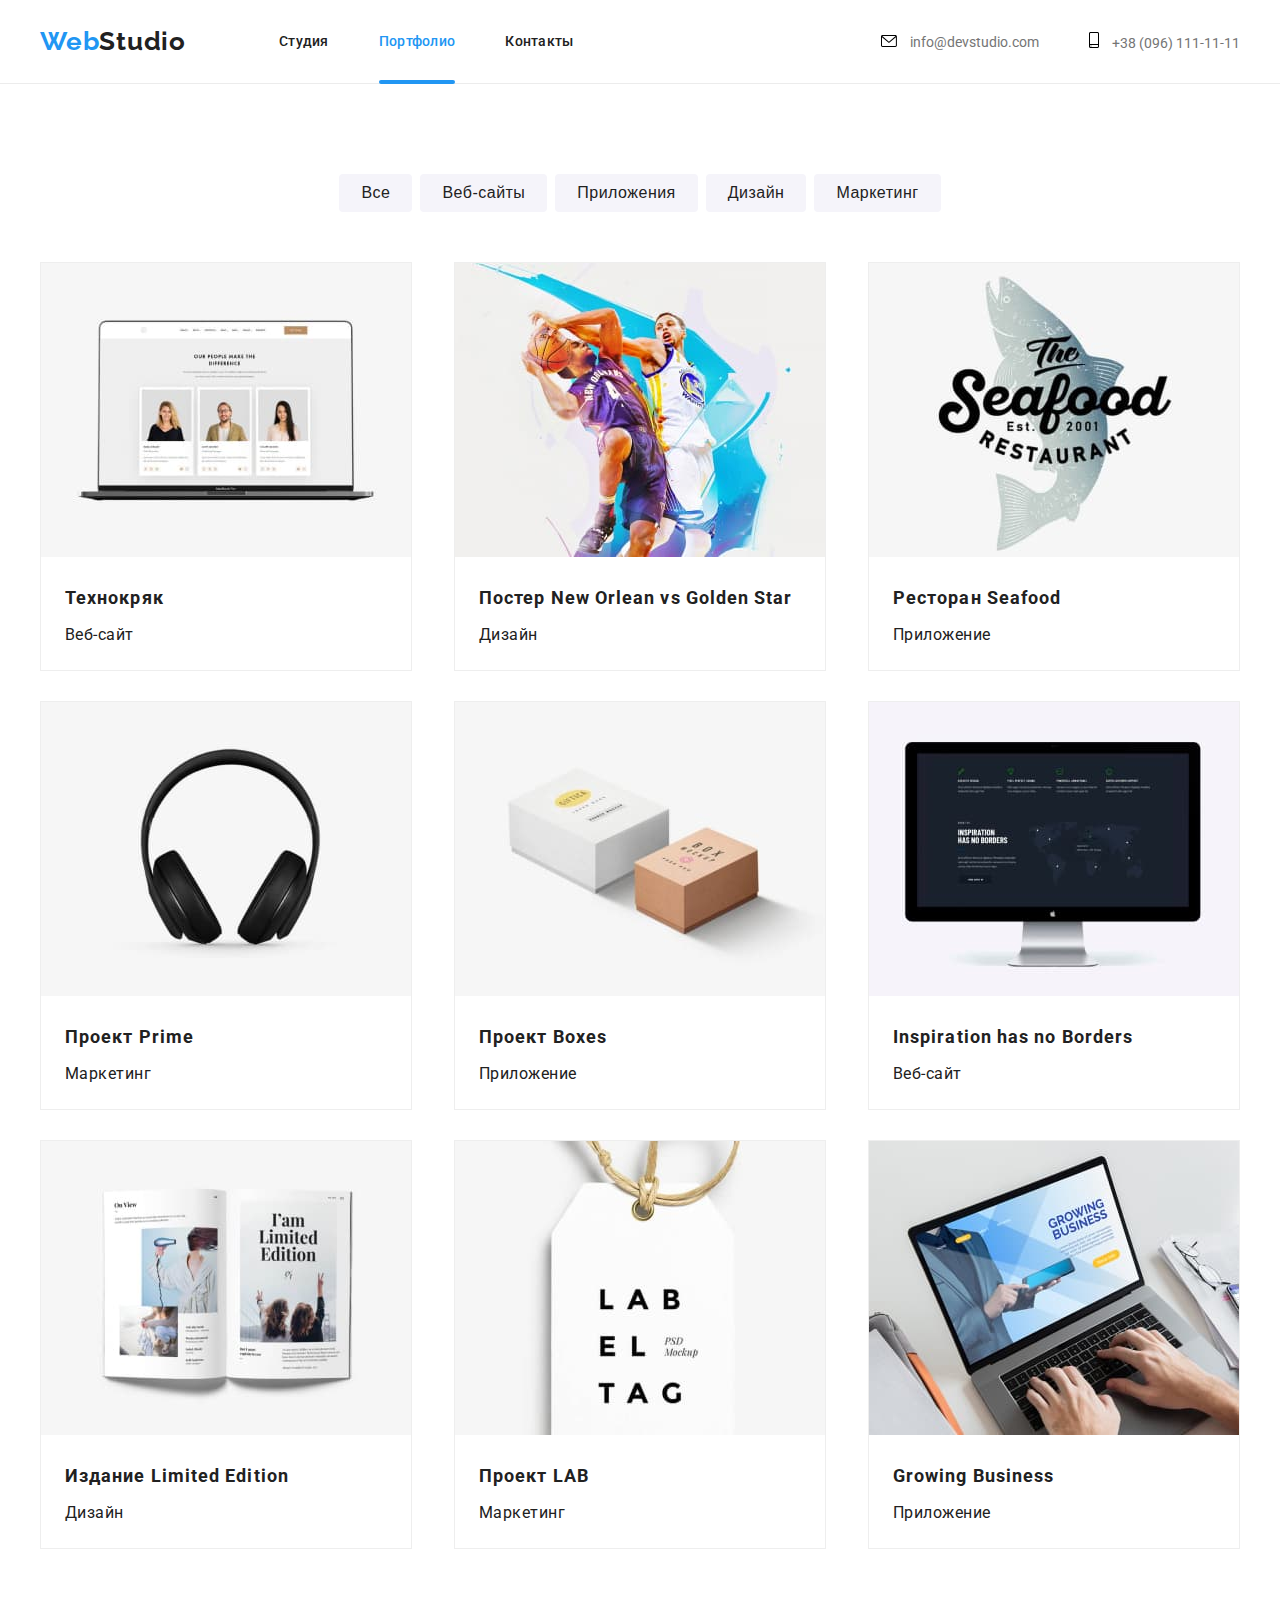
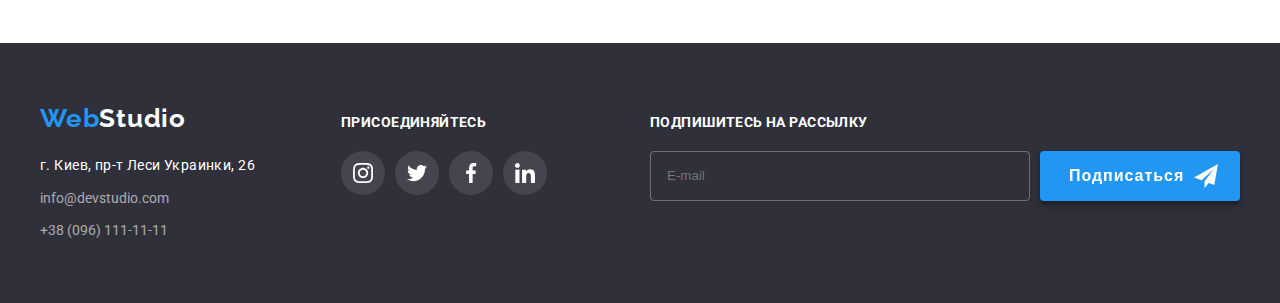
==== portfolio.html @ e43fecfa "Загрузка проекта" ====
<!DOCTYPE html>
<html lang="ru">
  <head>
    <meta charset="UTF-8" />
    <meta http-equiv="X-UA-Compatible" content="IE=edge" />
    <meta name="viewport" content="width=device-width, initial-scale=1.0" />
    <title>Студия</title>
    <link rel="preconnect" href="https://fonts.gstatic.com" />
    <link
      href="https://fonts.googleapis.com/css2?family=Raleway:wght@700&family=Roboto:wght@400;500;700;900&display=swap"
      rel="stylesheet"
    />
    <link rel="stylesheet" href="css/main.min.css" />
    <link rel="stylesheet" href="css/portfolio.min.css" />
  </head>
  <body>
    <!-- Шапка -->
    <header class="page-header">
      <div class="container header">
        <nav class="nav">
          <a href="./index.html" class="logo"> Web<span class="header-logo">Studio </span> </a>
          <ul class="site-nav list">
            <li class="nav-item"><a href="./index.html" class="link">Студия</a></li>
            <li class="nav-item"><a href="./portfolio.html" class="link active">Портфолио</a></li>
            <li class="nav-item"><a href="#contacts" class="link">Контакты</a></li>
          </ul>
        </nav>
        <ul class="auth-site list">
          <li class="auth-item">
            <div class="auth-block">
              <a href="mailto:info@devstudio.com" class="auth-block-link">
                <svg class="auth-icon" width="16" height="12">
                  <use href="./images/sprite.svg#mail"></use>
                </svg>
                info@devstudio.com
              </a>
            </div>
          </li>
          <li class="auth-item">
            <div class="auth-block">
              <a href="tel:+380961111111" class="auth-block-link">
                <svg class="auth-icon" width="10" height="16">
                  <use href="./images/sprite.svg#smartphone"></use>
                </svg>
                +38 (096) 111-11-11
              </a>
            </div>
          </li>
        </ul>
      </div>
    </header>
    <main>
      <section class="container">
        <h1 class="visually-hidden">Портфолио</h1>
        <ul class="button-list">
          <li class="button-item">
            <button type="button" class="button-secondary">Все</button>
          </li>
          <li class="button-item">
            <button type="button" class="button-secondary">Веб-сайты</button>
          </li>
          <li class="button-item">
            <button type="button" class="button-secondary">Приложения</button>
          </li>
          <li class="button-item">
            <button type="button" class="button-secondary">Дизайн</button>
          </li>
          <li class="button-item">
            <button type="button" class="button-secondary">Маркетинг</button>
          </li>
        </ul>
        <!-- </section>
      <section class="container"> -->
        <ul class="ul-project">
          <li class="project-list">
            <div class="project-info">
            <img src="images/portfolio/project.jpg" width="370" height="294" alt="Технокряк" />
              <p class="project-text">Технокряк это современная площадка распространения коронавируса. Компании используют эту платформу для цифрового шпионажа и атак на защищённые сервера конкурентов.</p>
             </div>
              <h2 class="project-name">Технокряк</h2>
              <p class="project-title">Веб-сайт</p>
          </li>
          <li class="project-list">
            <div class="project-info">
            <img src="./images/portfolio/project1.jpg" width="370" height="294" alt="Постер New Orlean vs Golden Star"/>
            <p class="project-text">Технокряк это современная площадка распространения коронавируса. Компании используют эту платформу для цифрового шпионажа и атак на защищённые сервера конкурентов.</p>
            </div>
              <h2 class="project-name">Постер New Orlean vs Golden Star</h2>
              <p class="project-title">Дизайн</p>
          </li>
          <li class="project-list">
            <div class="project-info">
            <img src="./images/portfolio/project2.jpg" width="370" height="294" alt="Ресторан Seafood" />
            <p class="project-text">Технокряк это современная площадка распространения коронавируса. Компании используют эту платформу для цифрового шпионажа и атак на защищённые сервера конкурентов.</p>
          </div> 
            <h2 class="project-name">Ресторан Seafood</h2>
              <p class="project-title">Приложение</p>
          </li>
          <li class="project-list">
            <div class="project-info">
            <img src="./images/portfolio/project3.jpg" width="370" height="294" alt="Проект Prime" />
              <p class="project-text">Технокряк это современная площадка распространения коронавируса. Компании используют эту платформу для цифрового шпионажа и атак на защищённые сервера конкурентов.</p>
          </div>
            <h2 class="project-name">Проект Prime</h2>
              <p class="project-title">Маркетинг</p>
          </li>
          <li class="project-list">
            <div class="project-info">
            <img src="./images/portfolio/project4.jpg" width="370" height="294" alt="Проект Boxes" />
              <p class="project-text">Технокряк это современная площадка распространения коронавируса. Компании используют эту платформу для цифрового шпионажа и атак на защищённые сервера конкурентов.</p>
          </div>
            <h2 class="project-name">Проект Boxes</h2>
              <p class="project-title">Приложение</p>
          </li>
          <li class="project-list">
            <div class="project-info">
            <img src="./images/portfolio/project5.jpg" width="370" height="294" alt="Inspiration has no Borders" />
              <p class="project-text">Технокряк это современная площадка распространения коронавируса. Компании используют эту платформу для цифрового шпионажа и атак на защищённые сервера конкурентов.</p>
          </div>
            <h2 class="project-name">Inspiration has no Borders</h2>
              <p class="project-title">Веб-сайт</p>
          </li>
          <li class="project-list">
           <div class="project-info">
            <img src="./images/portfolio/project6.jpg" width="370" height="294" alt="Издание Limited Edition" />
              <p class="project-text">Технокряк это современная площадка распространения коронавируса. Компании используют эту платформу для цифрового шпионажа и атак на защищённые сервера конкурентов.</p>
          </div>
            <h2 class="project-name">Издание Limited Edition</h2>
              <p class="project-title">Дизайн</p>
          </li>
          <li class="project-list">
            <div class="project-info">
            <img src="./images/portfolio/project7.jpg" width="370" height="294" alt="Проект LAB" />
              <p class="project-text">Технокряк это современная площадка распространения коронавируса. Компании используют эту платформу для цифрового шпионажа и атак на защищённые сервера конкурентов.</p>
          </div>
            <h2 class="project-name">Проект LAB</h2>
              <p class="project-title">Маркетинг</p>
          </li>
          <li class="project-list">
            <div class="project-info">
            <img src="./images/portfolio/project8.jpg" width="370" height="294" alt="Growing Business" />
              <p class="project-text">Технокряк это современная площадка распространения коронавируса. Компании используют эту платформу для цифрового шпионажа и атак на защищённые сервера конкурентов.</p>
          </div>
            <h2 class="project-name">Growing Business</h2>
              <p class="project-title">Приложение</p>
          </li>
        </ul>
      </section>
    </main>
    <!-- Подвал -->
        <footer class="footer">
      <div class="container">
         <div>
        <a href="./index.html" class="logo footer"> Web<span class="footer-logo">Studio </span> </a>

        <!-- Контакты -->
       
        <address class="contacts footer">
          <p>г. Киев, пр-т Леси Украинки, 26</p>
          <a class="link" href="mailto:info@devstudio.com">info@devstudio.com</a>
          <a class="link" href="tel:+380961111111">+38 (096) 111-11-11</a>
            </div>
            <div class="footer-social">
              <p class="footer-list-title">ПРИСОЕДИНЯЙТЕСЬ</p>
              <ul class="footer-list list">
                <li class="footer-list-item">
                  <a href="#" class="footer-list-link">
                    <svg class="footer-list-icon">
                      <use href="./images/sprite.svg#instagram"></use>
                    </svg>
                  </a>
                </li>
                <li class="footer-list-item">
                  <a href="#" class="footer-list-link">
                    <svg class="footer-list-icon">
                      <use href="./images/sprite.svg#twitter"></use>
                    </svg>
                  </a>
                </li>
                <li class="footer-list-item">
                  <a href="#" class="footer-list-link">
                    <svg class="footer-list-icon">
                      <use href="./images/sprite.svg#facebook"></use>
                    </svg>
                  </a>
                </li>
                <li class="footer-list-item">
                  <a href="#" class="footer-list-link">
                    <svg class="footer-list-icon">
                      <use href="./images/sprite.svg#linkedin"></use>
                    </svg>
                  </a>
                </li>
                </ul>
              </div>     
                <div class="subscribe-social-box">
                  <p class="subscribe-list-title">Подпишитесь на рассылку</p>
                    <div class="subscribe-social">
                      <input name="user-mail" class="subscribe-form-input" type="email" placeholder="E-mail">
                      <button type="button" class="button subscribe"> Подписаться
                        <svg class="subscribe-icon">
                          <use href="./images/sprite.svg#modal-send"></use>
                        </svg>
                      </button>
                    </div> 
               </div>  
             </div>
        </address>
      </div>
    </footer>
  </body>
</html>
---- css/main.min.css ----
:root{--primary-text-color: #212121;--primary-white-color: #ffffff;--title-text-color: #757575;--accent-text-color: #2196f3;--secondary-background-color: #f5f4fa;--hero-background-color: #2f303a}*{padding:0px}ul{list-style:none}a{text-decoration:none}header{border-bottom:1px solid #ececec}p{margin:0;padding:0}body{margin:0px;background-color:var(--primary-white-color);color:var(--primary-text-color);font-family:'Roboto', sans-serif;font-size:14px;font-weight:400}footer{font-size:14px}.container{margin:0 auto;width:1200px}.visually-hidden{position:absolute !important;clip:rect(1px 1px 1px 1px);clip:rect(1px, 1px, 1px, 1px);padding:0 !important;border:0 !important;height:1px !important;width:1px !important;overflow:hidden}.button{background-color:var(--secondary-background-color);color:var(--primary-text-color);cursor:pointer;display:inline-block;filter:drop-shadow(0px 4px 4px rgba(0,0,0,0.25))}.link{display:flex;justify-content:space-around;width:100%}.header-page{position:relative;width:100%;top:10px;left:0;transition:0.5s}.header-logo{color:var(--primary-text-color)}.container.header{display:flex;align-items:center;align-self:center}.logo{padding-top:24px;padding-bottom:25px;display:flex;color:var(--accent-text-color);font-family:'Raleway', sans-serif;font-size:26px;line-height:1.19;letter-spacing:0.03em;font-weight:700}.nav{display:flex;align-items:center;align-self:center}.nav .logo{display:flex}.nav-item:not(:last-child){margin-right:50px}.site-nav .link{color:var(--primary-text-color);font-weight:500;line-height:1.14;letter-spacing:0.02em;display:block;padding-top:32px;padding-bottom:32px}.site-nav-link{margin-right:50px}.site-nav.list{margin-left:93px;display:flex;align-items:center}.site-nav .active{color:var(--accent-text-color);font-weight:500;line-height:1.14;letter-spacing:0.02em;position:relative}.site-nav .active::before{content:'';position:absolute;left:0;top:calc(100% - 1px);width:100%;height:4px;border-radius:4px;background-color:var(--accent-text-color)}.site-nav .link:hover,.site-nav .link:focus{transition:all 0.25s cubic-bezier(0.4, 0, 0.2, 1);color:var(--accent-text-color)}.list{padding:0px;margin:0px;list-style:none}.auth-icon{margin-right:10px}.auth-site .link{color:var(--title-text-color);font-weight:500;line-height:1.14;letter-spacing:0.02em}.auth-item:not(:last-child){margin-right:50px}.auth-site.list{margin-left:auto;display:flex;padding-top:32px;padding-bottom:32px;align-items:center}.auth-site .auth-block-link:hover,.auth-site .auth-block-link:focus{transition:all 0.25s cubic-bezier(0.4, 0, 0.2, 1);color:var(--accent-text-color)}.auth-block-link{color:var(--title-text-color)}.auth-block-link:focus .auth-icon,.auth-block-link:hover .auth-icon{transition:all 0.25s cubic-bezier(0.4, 0, 0.2, 1);color:var(--accent-text-color);fill:var(--accent-text-color)}.section.hero{background-color:var(--hero-background-color);text-align:center;color:var(--primary-white-color);margin-bottom:94px;background-image:url("../images/hero/studio-background.jpg");background-repeat:no-repeat;background-size:cover}.hero{background:rgba(47,48,58,0.4)}.hero-title{padding-top:200px;margin:0 auto;margin-bottom:30px;max-width:696px;font-weight:900;font-size:44px;line-height:1.36;letter-spacing:0.06em;text-transform:uppercase;text-shadow:0px 4px 4px rgba(0,0,0,0.25)}.auth-block{display:flex}.button.primary{min-width:200px;min-height:50px;text-align:center;margin-bottom:200px;background-color:var(--accent-text-color);color:var(--primary-white-color);font-weight:700;font-size:16px;line-height:1.88;letter-spacing:0.06em;border:none;box-shadow:0px 4px 4px rgba(0,0,0,0.15);border-radius:4px}.backdrop{position:fixed;top:0;left:0;width:100%;height:100%;background:rgba(0,0,0,0.2);box-shadow:0px 1px 3px rgba(0,0,0,0.12),0px 1px 1px rgba(0,0,0,0.14),0px 2px 1px rgba(0,0,0,0.2);border-radius:4px}.backdrop.is-hidden{opacity:0;pointer-events:none}.modal{position:absolute;top:50%;left:50%;transform:translate(-50%, -50%);width:528px;height:581px;background-color:var(--primary-white-color)}.modal-svg{width:11px;height:11px}.close{position:absolute;border:none;outline:none;width:30px;height:30px;display:flex;justify-content:center;align-items:center;top:8px;right:8px;cursor:pointer;background:var(--secondary-background-color);border:1px solid rgba(0,0,0,0.1);border-radius:50%}.sighup-term{display:flex;align-items:center}.signup-form-term-desc{position:relative;padding-left:8px;cursor:pointer}.signup-form-term-desc::before{content:'';top:0;left:-20px;width:15px;height:15px;border:2px solid var(--primary-text-color)}.signup-form-term:checked+.signup-form-term-desc::before{border-color:var(--accent-text-color);background:var(--accent-text-color) url(../images/Vector.svg) no-repeat center center}.advantage{margin-bottom:94px}.advantage-image:not(:last-child){margin-right:30px}.advantage-icons{display:flex;justify-content:left}.svg-icon{width:70px;height:70px;padding:25px 100px 25px 100px}.container .advantage-icons{margin-bottom:30px}.advantage-icons-list{background-color:var(--secondary-background-color);border-radius:4px}.advantage-icons-list:not(:last-child){margin-right:30px}.section-title-image{display:flex;margin:0px;justify-content:space-between;padding-bottom:94px}.section.section-team-title{font-size:36px;line-height:1.16;text-align:center;margin-top:0px;margin-bottom:50px}.advantage-info{position:relative;z-index:-1}.works{position:absolute;display:flex;justify-content:center;align-items:center;bottom:0;width:100%;height:70px;color:var(--primary-white-color);background:rgba(47,48,58,0.8);font-weight:700;font-size:14px;line-height:1.14;letter-spacing:0.03em}.section-advantage{max-width:1170px;justify-content:space-between;margin:0px;display:flex}.section-advantage-title{margin-top:0px;margin-bottom:10px;font-size:14px;font-weight:700;line-height:1.14px;letter-spacing:0.03em}.section-advantage .list-item+.list-item{margin-left:30px}.list-item>p{font-size:14px;line-height:1.71;letter-spacing:0.03em;max-width:270px}.section-title{margin-top:0px;margin-bottom:50px;text-align:center;font-weight:500;font-size:36px;line-height:0.85;letter-spacing:0.03em;color:var(--primary-text-color)}.worker-list{margin:0px;padding-bottom:94px;display:flex;justify-content:space-between}.section-team{color:var(--primary-text-color);margin-top:0px;padding-top:94px}.team{max-width:270px;background-color:var(--primary-white-color);box-shadow:0px 1px 3px rgba(0,0,0,0.12),0px 1px 1px rgba(0,0,0,0.14),0px 2px 1px rgba(0,0,0,0.2);border-radius:0px 0px 4px 4px;text-align:center}.team>img{margin-bottom:30px;display:block}.section-team{background-color:var(--secondary-background-color)}.section-advantage-title{font-weight:500;font-size:16px;font-style:normal;line-height:0.85;letter-spacing:0.03em;margin-top:0px;margin-bottom:10px}li.team>p{font-size:16px;line-height:0.84;letter-spacing:0.03em;margin-bottom:30px}.social-list{display:flex;justify-content:center}.social-list-link{display:flex;justify-content:center;align-items:center;width:44px;height:44px;border-radius:50%}.social-list-icon{width:20px;height:20px;fill:#afb1b8}.social-list .list{padding-bottom:30px}.social-list-link:focus,.social-list-link:hover{transition:all 0.25s cubic-bezier(0.4, 0, 0.2, 1);background-color:var(--accent-text-color)}.social-list-link:focus .social-list-icon,.social-list-link:hover .social-list-icon{transition:all 0.25s cubic-bezier(0.4, 0, 0.2, 1);fill:var(--primary-white-color)}.partner-list{display:flex;padding:0;margin:0;justify-content:space-between}.partner-list.partner-list-link{display:flex;justify-content:center;align-items:center;width:170px;height:90px;padding:auto}.partner-list-icon{fill:#afb1b8;padding:20px}.partner-list-item{border:1px solid #afb1b8;box-sizing:border-box;border-radius:4px}.partner-list-item:not(:last-child){margin-right:30px}.partner-list-item:hover .partner-list-icon,.partner-list-item:focus .partner-list-icon{transition:all 0.25s cubic-bezier(0.4, 0, 0.2, 1);fill:var(--accent-text-color)}.partner-list-item:hover,.partner-list-item:focus{transition:all 0.25s cubic-bezier(0.4, 0, 0.2, 1);border-color:var(--accent-text-color)}.section.section-partner-title{font-size:36px;line-height:1.16;text-align:center;margin-top:0px;margin-bottom:50px}.container.partners{margin-top:94px;margin-bottom:94px}.partner-list{display:flex;padding:0;margin:0;justify-content:space-between}.partner-list .partner-list-link{display:flex;justify-content:center;align-items:center;width:170px;height:90px;padding:auto}.partner-list-icon{fill:#afb1b8;padding:20px}.partner-list-item{border:1px solid #afb1b8;box-sizing:border-box;border-radius:4px}.partner-list-item:not(:last-child){margin-right:30px}.partner-list-item:hover .partner-list-icon,.partner-list-item:focus .partner-list-icon{transition:all 0.25s cubic-bezier(0.4, 0, 0.2, 1);fill:var(--accent-text-color)}.partner-list-item:hover,.partner-list-item:focus{transition:all 0.25s cubic-bezier(0.4, 0, 0.2, 1);border-color:var(--accent-text-color)}.section.section-partner-title{font-size:36px;line-height:1.16;text-align:center;margin-top:0px;margin-bottom:50px}.container.partners{margin-top:94px;margin-bottom:94px}.footer{background-color:var(--hero-background-color)}.footer-logo{color:var(--primary-white-color)}.footer .logo{margin-bottom:20px;display:block}.contact>p{color:var(--primary-white-color);font-style:normal;line-height:1.71;letter-spacing:0.03em;margin:0px;margin-bottom:9px}.contact>p{color:var(--primary-white-color);font-style:normal;line-height:1.71;letter-spacing:0.03em;margin:0px;margin-bottom:9px}.contacts>p{color:var(--primary-white-color);font-style:normal;line-height:1.71;letter-spacing:0.03em;margin:0px;margin-bottom:9px}.contacts>a{margin-bottom:9px}.footer>.container{padding-top:60px;padding-bottom:60px}.contacts .link{font-style:normal;line-height:1.71;color:rgba(255,255,255,0.6);display:block}.contacts .link:hover,.contacts.link:focus{transition:all 0.25s cubic-bezier(0.4, 0, 0.2, 1);color:var(--accent-text-color)}.footer .container{display:flex;padding:0}.footer-list{display:flex}.footer-list-title{display:flex;margin-bottom:20px;font-weight:700;line-height:1.14;letter-spacing:0.03em;text-transform:uppercase;color:var(--primary-white-color)}.footer-social{margin-top:72px;margin-left:70px;margin-bottom:100px}.footer-list-link{display:flex;justify-content:center;align-items:center;width:44px;height:44px;border-radius:50%;background-color:rgba(255,255,255,0.1);margin-right:10px}.footer-list-icon{width:20px;height:20px;fill:var(--primary-white-color)}.footer-list-link:focus,.footer-list-link:hover{transition:all 0.25s cubic-bezier(0.4, 0, 0.2, 1);background-color:var(--accent-text-color)}.footer-list-link:focus .footer-list-icon,.footer-list-link:hover .footer-list-icon{transition:all 0.25s cubic-bezier(0.4, 0, 0.2, 1);fill:var(--primary-white-color)}.logo.footer{padding:0;margin-top:60px}.contacts.footer{width:231px;margin-bottom:60px}.subscribe-box{display:flex;margin-top:72px}.subscribe-form-input{width:100%;height:50px;box-sizing:border-box;border:1px solid rgba(255,255,255,0.3);border-radius:4px;background:none;margin-right:10px;padding:12px 16px}.subscribe-social-box{margin-top:72px;margin-left:93px;width:100%}.subscribe-list-title{display:flex;margin-bottom:20px;width:100%;font-weight:700;line-height:1.14;letter-spacing:0.03em;text-transform:uppercase;color:var(--primary-white-color)}.subscribe-social{display:flex}.button.subscribe{min-width:200px;min-height:50px;text-align:left;padding-left:29px;background-color:var(--accent-text-color);color:var(--primary-white-color);font-weight:700;font-size:16px;line-height:1.88;letter-spacing:0.06em;border:none;box-shadow:0px 4px 4px rgba(0,0,0,0.15);border-radius:4px}.modal{color:var(--title-text-color)}.signup-heading{color:var(--primary-text-color);margin:0;margin-bottom:10px}.close{background:none}.close:hover{fill:var(--accent-text-color)}.signup-form{display:flex;flex-direction:column;padding:40px}.signup-textarea{border:1px solid rgba(33,33,33,0.2);box-sizing:border-box;border-radius:4px}.signup-form-input{width:100%;height:40px;border:1px solid rgba(33,33,33,0.2);box-sizing:border-box;border-radius:4px;transition:border-color 250ms linear;padding-left:42px}.signup-form-input-wrapper{display:block;position:relative;margin-top:4px;margin-bottom:10px}.modal-icon{position:absolute;display:block;top:50%;left:15px;transform:translateY(-50%);width:18px;height:18px;transition:background-color 250ms linear}.signup-form-input:focus{outline:none;border-color:var(--accent-text-color)}.signup-form-input:focus+.modal-icon{fill:var(--accent-text-color);border-color:var(--accent-text-color)}.signup-textarea{width:100%;height:120px;border:1px solid rgba(33,33,33,0.2);border-radius:4px;padding:12px 16px;resize:none;margin-top:4px;margin-bottom:20px;transition:border-color 250ms linear}.signup-textarea:focus{outline:none;border-color:var(--accent-text-color)}.signup-form-term-desc{display:flex;justify-content:center;align-items:center;line-height:1.71;letter-spacing:0.03em}.signup-form-term-desc::before{display:block;content:'';width:16px;height:16px;outline:1px solid #000000;margin-right:10px}.signup-form-term{margin:0;margin-right:8px}.signup-term{display:flex;justify-content:center;align-items:center;margin-bottom:30px}.signup-field{text-align:left}.terms-link{text-decoration:underline}.signup-button{display:block;margin:0 auto;width:200px;height:50px;border-radius:4px;background-color:var(--accent-text-color);color:var(--primary-white-color);cursor:pointer;font-weight:700;font-size:16px;line-height:1.87;letter-spacing:0.06em}.subscribe-icon{position:absolute;padding-left:10px;top:50%;transform:translateY(-50%);width:24px;height:24px}
/*# sourceMappingURL=main.min.css.map */
---- css/portfolio.min.css ----
:root{--primary-text-color: #212121;--primary-white-color: #ffffff;--title-text-color: #757575;--accent-text-color: #2196f3;--secondary-background-color: #f5f4fa;--hero-background-color: #2f303a}*{padding:0px}ul{list-style:none}a{text-decoration:none}header{border-bottom:1px solid #ececec}p{margin:0;padding:0}body{margin:0px;background-color:var(--primary-white-color);color:var(--primary-text-color);font-family:'Roboto', sans-serif;font-size:14px;font-weight:400}footer{font-size:14px}.container{margin:0 auto;width:1200px}.visually-hidden{position:absolute !important;clip:rect(1px 1px 1px 1px);clip:rect(1px, 1px, 1px, 1px);padding:0 !important;border:0 !important;height:1px !important;width:1px !important;overflow:hidden}.button{background-color:var(--secondary-background-color);color:var(--primary-text-color);cursor:pointer;display:inline-block;filter:drop-shadow(0px 4px 4px rgba(0,0,0,0.25))}.link{display:flex;justify-content:space-around;width:100%}.header-page{position:relative;width:100%;top:10px;left:0;transition:0.5s}.header-logo{color:var(--primary-text-color)}.container.header{display:flex;align-items:center;align-self:center}.logo{padding-top:24px;padding-bottom:25px;display:flex;color:var(--accent-text-color);font-family:'Raleway', sans-serif;font-size:26px;line-height:1.19;letter-spacing:0.03em;font-weight:700}.nav{display:flex;align-items:center;align-self:center}.nav .logo{display:flex}.nav-item:not(:last-child){margin-right:50px}.site-nav .link{color:var(--primary-text-color);font-weight:500;line-height:1.14;letter-spacing:0.02em;display:block;padding-top:32px;padding-bottom:32px}.site-nav-link{margin-right:50px}.site-nav.list{margin-left:93px;display:flex;align-items:center}.site-nav .active{color:var(--accent-text-color);font-weight:500;line-height:1.14;letter-spacing:0.02em;position:relative}.site-nav .active::before{content:'';position:absolute;left:0;top:calc(100% - 1px);width:100%;height:4px;border-radius:4px;background-color:var(--accent-text-color)}.site-nav .link:hover,.site-nav .link:focus{transition:all 0.25s cubic-bezier(0.4, 0, 0.2, 1);color:var(--accent-text-color)}.list{padding:0px;margin:0px;list-style:none}.auth-icon{margin-right:10px}.auth-site .link{color:var(--title-text-color);font-weight:500;line-height:1.14;letter-spacing:0.02em}.auth-item:not(:last-child){margin-right:50px}.auth-site.list{margin-left:auto;display:flex;padding-top:32px;padding-bottom:32px;align-items:center}.auth-site .auth-block-link:hover,.auth-site .auth-block-link:focus{transition:all 0.25s cubic-bezier(0.4, 0, 0.2, 1);color:var(--accent-text-color)}.auth-block-link{color:var(--title-text-color)}.auth-block-link:focus .auth-icon,.auth-block-link:hover .auth-icon{transition:all 0.25s cubic-bezier(0.4, 0, 0.2, 1);color:var(--accent-text-color);fill:var(--accent-text-color)}.button-secondary{background-color:var(--secondary-background-color);color:var(--primary-text-color);border-radius:4px;font-weight:500;font-size:16px;line-height:1.62;text-align:center;letter-spacing:0.03em;border:none;padding:6px 22px}.button-secondary:hover,.button-secondary:focus{transition:all 0.25s cubic-bezier(0.4, 0, 0.2, 1);color:var(--primary-white-color);background-color:var(--accent-text-color)}.section.button{padding-top:94px}.button-item{margin-top:90px;margin-bottom:50px}.button-list{display:flex;justify-content:center;margin:0px}.button-list.button-item+.button-item{margin-left:8px}.button-list .button-item+.button-item{margin-left:8px}.project-name{font-weight:700;font-size:18px;line-height:2;letter-spacing:0.06em;margin:0px;margin-bottom:4px;padding-left:24px;padding-top:20px}.project-title{font-size:16px;line-height:1.87;letter-spacing:0.03em;padding-bottom:20px;padding-left:24px}.project-list-info:last-child>p{margin-bottom:0px}.project-info{position:relative;overflow:hidden}.project-text{position:absolute;top:0;left:0;width:322px;height:100%;color:var(--primary-white-color);background:rgba(33,150,243,0.9);font-size:18px;line-height:1.55;letter-spacing:0.03em;transform:translateY(100%);transition:all 0.25s cubic-bezier(0.4, 0, 0.2, 1);text-align:left;padding:63px 24px 63px 24px}.project-list:hover .project-text,.project-list:focus .project-text{transition:all 0.25s cubic-bezier(0.4, 0, 0.2, 1);transform:translateY(0)}.project-list:hover,.project:focus{transition:all 0.25s cubic-bezier(0.4, 0, 0.2, 1);box-shadow:0px 1px 3px rgba(0,0,0,0.12),0px 1px 1px rgba(0,0,0,0.14),0px 2px 1px rgba(0,0,0,0.2);border-radius:0px 0px 4px 4px;border-top:none;max-width:370px}.project-list{margin-top:30px;margin-left:30px;border:1px solid #eeeeee;box-sizing:border-box}.project-list>img{display:block}.ul-project{display:flex;flex-wrap:wrap;justify-content:space-between;margin:0px;margin-top:-30px;margin-left:-30px;margin-bottom:94px}.footer{background-color:var(--hero-background-color)}.footer-logo{color:var(--primary-white-color)}.footer .logo{margin-bottom:20px;display:block}.contact>p{color:var(--primary-white-color);font-style:normal;line-height:1.71;letter-spacing:0.03em;margin:0px;margin-bottom:9px}.contact>p{color:var(--primary-white-color);font-style:normal;line-height:1.71;letter-spacing:0.03em;margin:0px;margin-bottom:9px}.contacts>p{color:var(--primary-white-color);font-style:normal;line-height:1.71;letter-spacing:0.03em;margin:0px;margin-bottom:9px}.contacts>a{margin-bottom:9px}.footer>.container{padding-top:60px;padding-bottom:60px}.contacts .link{font-style:normal;line-height:1.71;color:rgba(255,255,255,0.6);display:block}.contacts .link:hover,.contacts.link:focus{transition:all 0.25s cubic-bezier(0.4, 0, 0.2, 1);color:var(--accent-text-color)}.footer .container{display:flex;padding:0}.footer-list{display:flex}.footer-list-title{display:flex;margin-bottom:20px;font-weight:700;line-height:1.14;letter-spacing:0.03em;text-transform:uppercase;color:var(--primary-white-color)}.footer-social{margin-top:72px;margin-left:70px;margin-bottom:100px}.footer-list-link{display:flex;justify-content:center;align-items:center;width:44px;height:44px;border-radius:50%;background-color:rgba(255,255,255,0.1);margin-right:10px}.footer-list-icon{width:20px;height:20px;fill:var(--primary-white-color)}.footer-list-link:focus,.footer-list-link:hover{transition:all 0.25s cubic-bezier(0.4, 0, 0.2, 1);background-color:var(--accent-text-color)}.footer-list-link:focus .footer-list-icon,.footer-list-link:hover .footer-list-icon{transition:all 0.25s cubic-bezier(0.4, 0, 0.2, 1);fill:var(--primary-white-color)}.logo.footer{padding:0;margin-top:60px}.contacts.footer{width:231px;margin-bottom:60px}.subscribe-box{display:flex;margin-top:72px}.subscribe-form-input{width:100%;height:50px;box-sizing:border-box;border:1px solid rgba(255,255,255,0.3);border-radius:4px;background:none;margin-right:10px;padding:12px 16px}.subscribe-social-box{margin-top:72px;margin-left:93px;width:100%}.subscribe-list-title{display:flex;margin-bottom:20px;width:100%;font-weight:700;line-height:1.14;letter-spacing:0.03em;text-transform:uppercase;color:var(--primary-white-color)}.subscribe-social{display:flex}.button.subscribe{min-width:200px;min-height:50px;text-align:left;padding-left:29px;background-color:var(--accent-text-color);color:var(--primary-white-color);font-weight:700;font-size:16px;line-height:1.88;letter-spacing:0.06em;border:none;box-shadow:0px 4px 4px rgba(0,0,0,0.15);border-radius:4px}
/*# sourceMappingURL=portfolio.min.css.map */
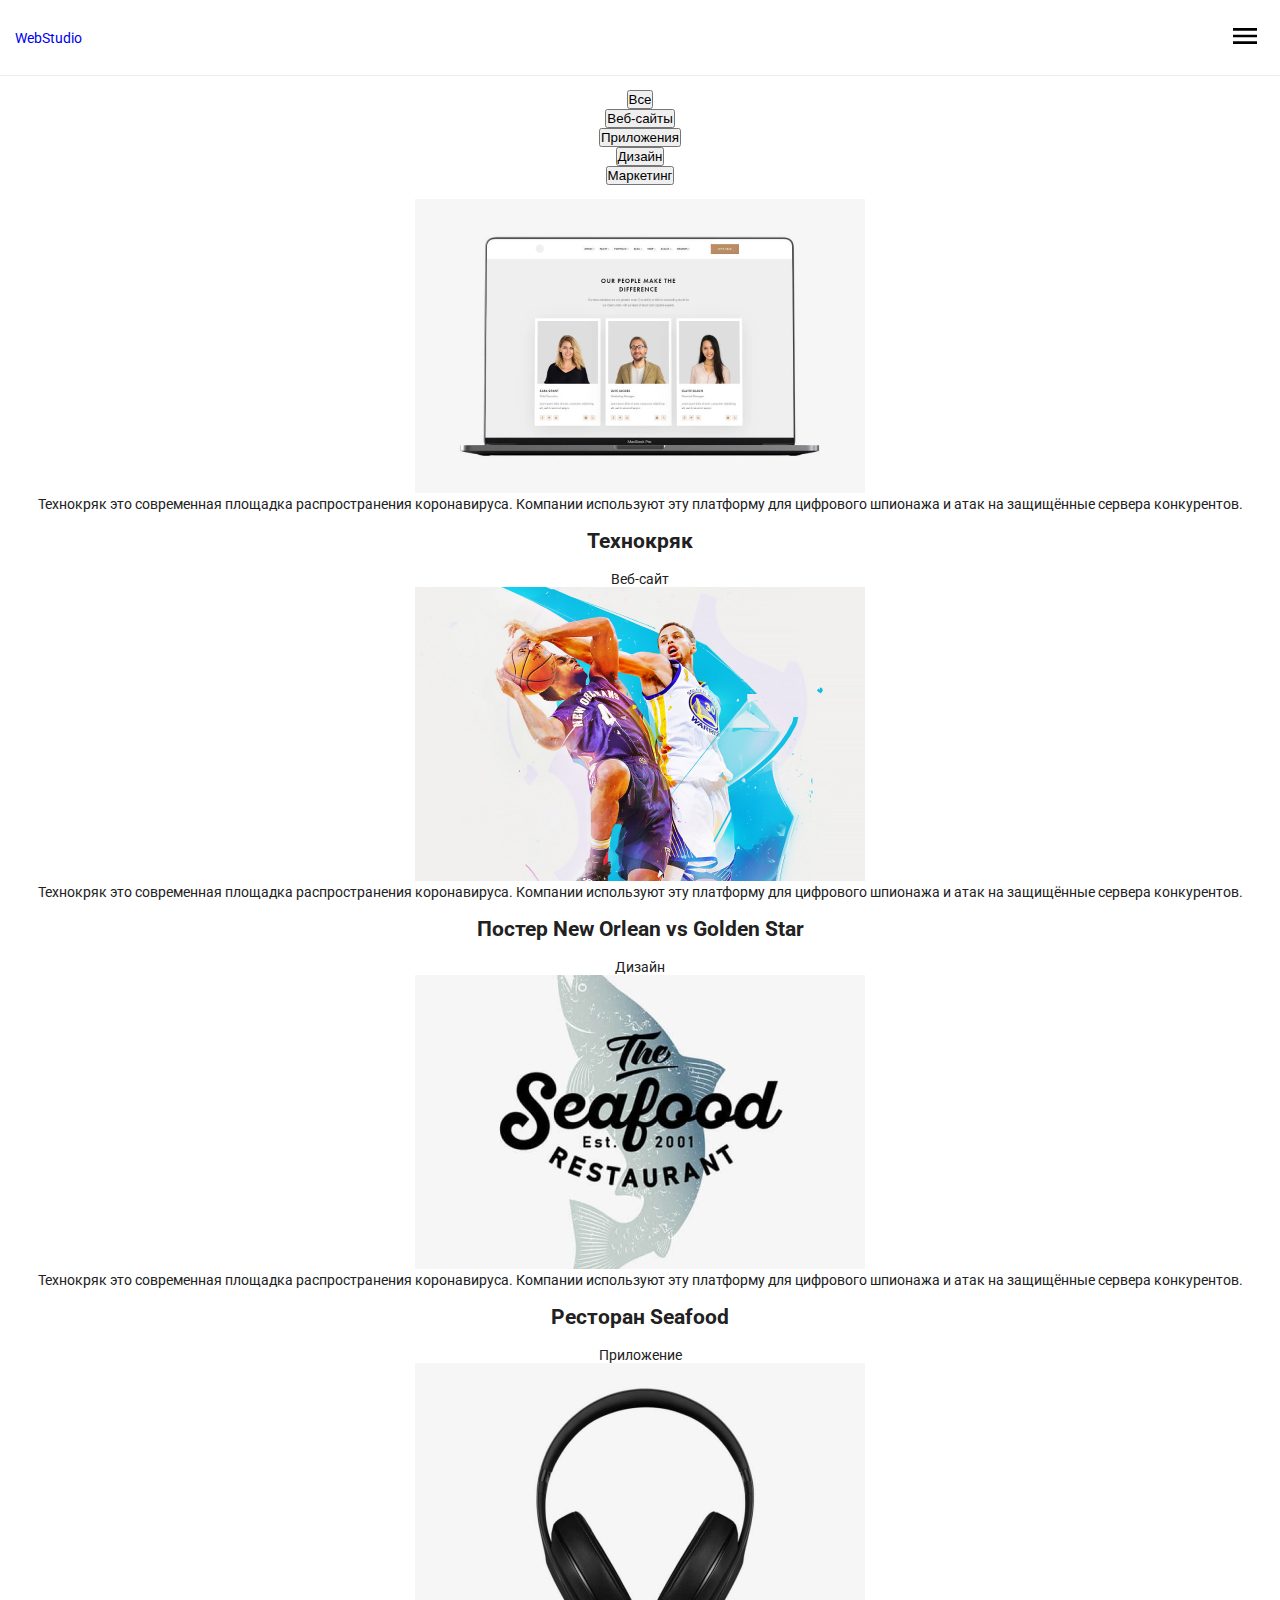
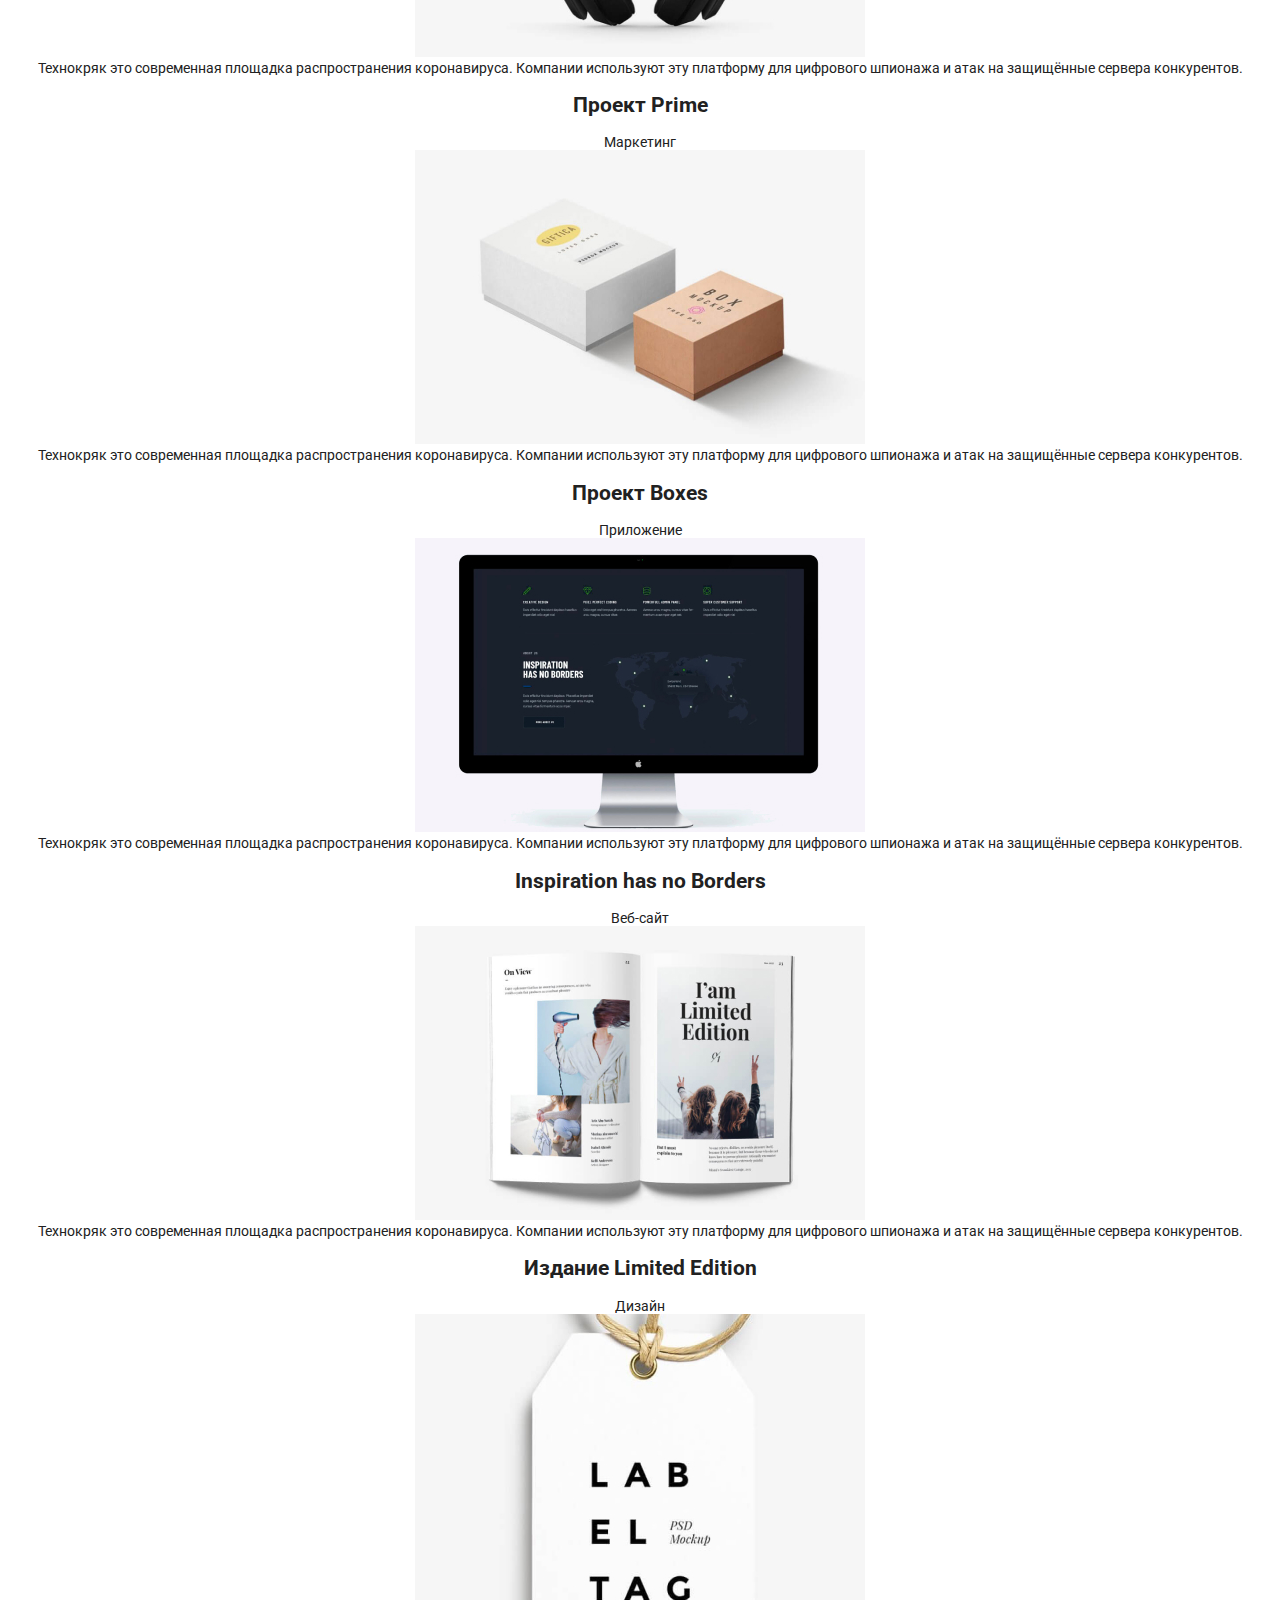
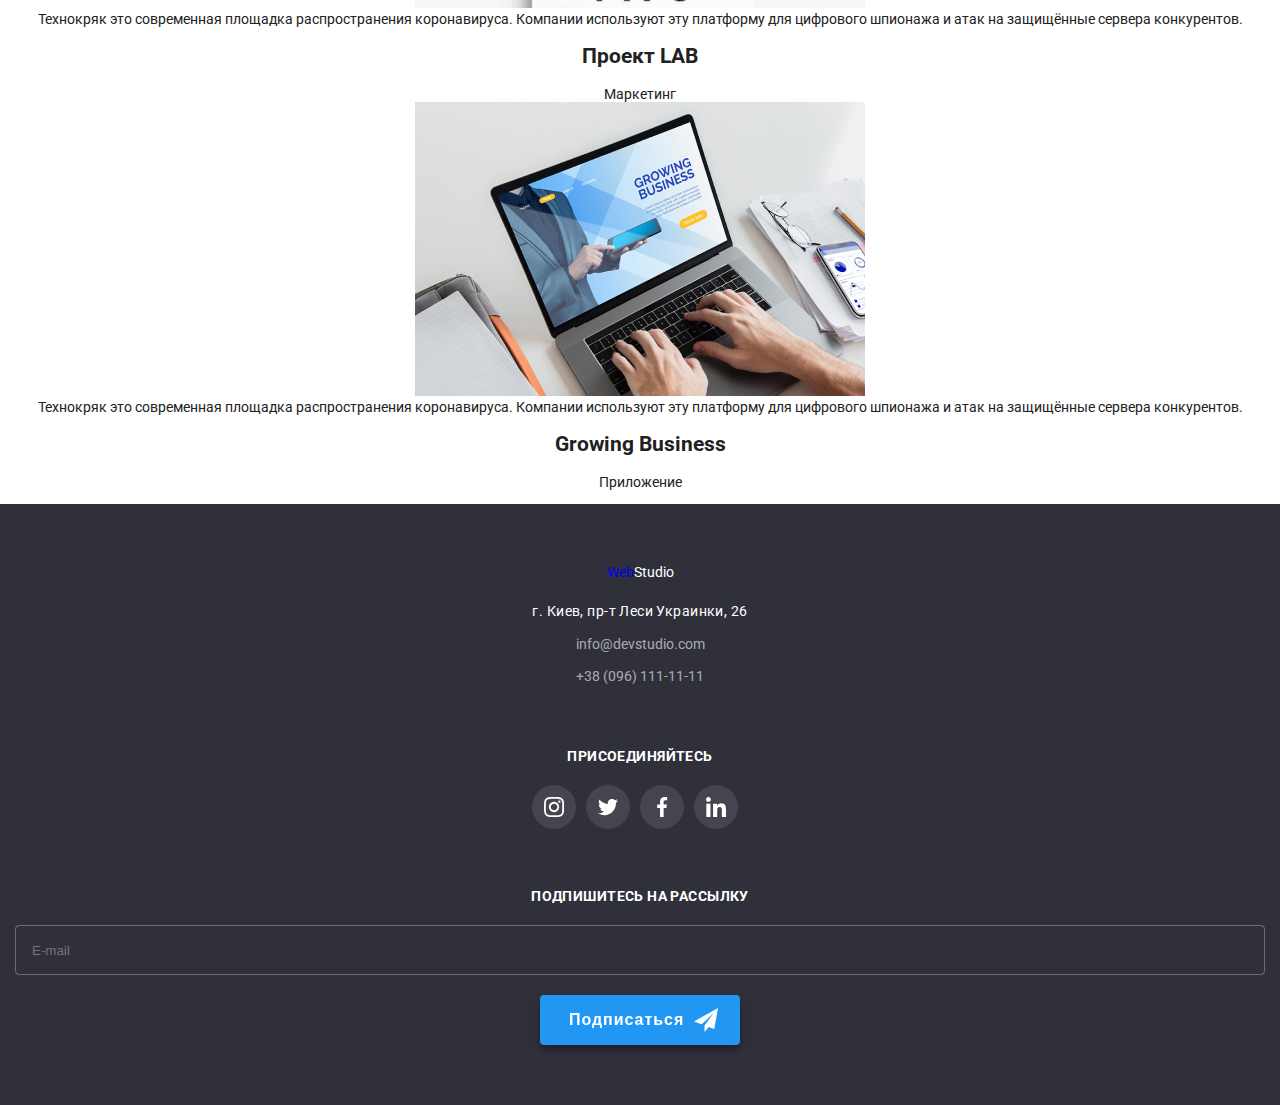
==== commit d6505d9f: "Сделан мобильник кроме модалки" ====
--- a/portfolio.html
+++ b/portfolio.html
@@ -19,7 +19,50 @@
       <div class="container header">
         <nav class="nav">
           <a href="./index.html" class="logo"> Web<span class="header-logo">Studio </span> </a>
-          <ul class="site-nav list">
+            <button class="mobile-open-btn" data-menu-button>
+                <svg class="mobile-open-icon">
+                    <use href="./images/sprite.svg#burger"></use>
+                </svg>
+            </button>
+            <!-- <button class="modal-btn" type="button" data-menu-open></button> -->
+         <div class="mobile-menu" data-menu>
+            <button class="mobile-menu-close-btn" data-menu-close>
+                <svg class="mobile-menu-close-icon">
+                    <use href="./images/sprite.svg#burger-close"></use>
+                </svg>
+
+         
+              </button>
+              <ul class="site-nav list">
+                <li class="nav-item"><a href="./index.html" class="link active">Студия</a></li>
+                <li class="nav-item"><a href="./portfolio.html" class="link">Портфолио</a></li>
+                <li class="nav-item"><a href="#contacts" class="link">Контакты</a></li>
+              </ul>
+              <ul class="auth-site list">
+                <li class="auth-item">
+                  <div class="auth-block">
+                    <a href="mailto:info@devstudio.com" class="auth-mail">
+                      <svg class="auth-icon" width="16" height="12">
+                        <use href="./images/sprite.svg#mail"></use>
+                      </svg>
+                      info@devstudio.com
+                    </a>
+                  </div>
+                </li>
+                <li class="auth-item">
+                  <div class="auth-block">
+                    <a href="tel:+380961111111" class="auth-tel">
+                      <svg class="auth-icon" width="10" height="16">
+                        <use href="./images/sprite.svg#smartphone"></use>
+                      </svg>
+                      +38 (096) 111-11-11
+                    </a>
+                  </div>
+                </li>
+              </ul>
+            </div>
+          </nav>
+          <!-- <ul class="site-nav list">
             <li class="nav-item"><a href="./index.html" class="link">Студия</a></li>
             <li class="nav-item"><a href="./portfolio.html" class="link active">Портфолио</a></li>
             <li class="nav-item"><a href="#contacts" class="link">Контакты</a></li>
@@ -46,12 +89,13 @@
               </a>
             </div>
           </li>
-        </ul>
+        </ul> -->
       </div>
     </header>
     <main>
       <section class="container">
         <h1 class="visually-hidden">Портфолио</h1>
+        <div class="portfolio-buttons">
         <ul class="button-list">
           <li class="button-item">
             <button type="button" class="button-secondary">Все</button>
@@ -69,12 +113,13 @@
             <button type="button" class="button-secondary">Маркетинг</button>
           </li>
         </ul>
+        </div>
         <!-- </section>
       <section class="container"> -->
         <ul class="ul-project">
           <li class="project-list">
             <div class="project-info">
-            <img src="images/portfolio/project.jpg" width="370" height="294" alt="Технокряк" />
+            <img src="images/portfolio/project-mobile@1x.jpg"  alt="Технокряк" />
               <p class="project-text">Технокряк это современная площадка распространения коронавируса. Компании используют эту платформу для цифрового шпионажа и атак на защищённые сервера конкурентов.</p>
              </div>
               <h2 class="project-name">Технокряк</h2>
@@ -82,7 +127,7 @@
           </li>
           <li class="project-list">
             <div class="project-info">
-            <img src="./images/portfolio/project1.jpg" width="370" height="294" alt="Постер New Orlean vs Golden Star"/>
+            <img src="./images/portfolio/project1-mobile@1x.jpg"  alt="Постер New Orlean vs Golden Star"/>
             <p class="project-text">Технокряк это современная площадка распространения коронавируса. Компании используют эту платформу для цифрового шпионажа и атак на защищённые сервера конкурентов.</p>
             </div>
               <h2 class="project-name">Постер New Orlean vs Golden Star</h2>
@@ -90,7 +135,7 @@
           </li>
           <li class="project-list">
             <div class="project-info">
-            <img src="./images/portfolio/project2.jpg" width="370" height="294" alt="Ресторан Seafood" />
+            <img src="./images/portfolio/project2-mobile@1x.jpg"  alt="Ресторан Seafood" />
             <p class="project-text">Технокряк это современная площадка распространения коронавируса. Компании используют эту платформу для цифрового шпионажа и атак на защищённые сервера конкурентов.</p>
           </div> 
             <h2 class="project-name">Ресторан Seafood</h2>
@@ -98,7 +143,7 @@
           </li>
           <li class="project-list">
             <div class="project-info">
-            <img src="./images/portfolio/project3.jpg" width="370" height="294" alt="Проект Prime" />
+            <img src="./images/portfolio/project3-mobile@1x.jpg"  alt="Проект Prime" />
               <p class="project-text">Технокряк это современная площадка распространения коронавируса. Компании используют эту платформу для цифрового шпионажа и атак на защищённые сервера конкурентов.</p>
           </div>
             <h2 class="project-name">Проект Prime</h2>
@@ -106,7 +151,7 @@
           </li>
           <li class="project-list">
             <div class="project-info">
-            <img src="./images/portfolio/project4.jpg" width="370" height="294" alt="Проект Boxes" />
+            <img src="./images/portfolio/project4-mobile@1x.jpg"  alt="Проект Boxes" />
               <p class="project-text">Технокряк это современная площадка распространения коронавируса. Компании используют эту платформу для цифрового шпионажа и атак на защищённые сервера конкурентов.</p>
           </div>
             <h2 class="project-name">Проект Boxes</h2>
@@ -114,7 +159,7 @@
           </li>
           <li class="project-list">
             <div class="project-info">
-            <img src="./images/portfolio/project5.jpg" width="370" height="294" alt="Inspiration has no Borders" />
+            <img src="./images/portfolio/project5-mobile@1x.jpg"  alt="Inspiration has no Borders" />
               <p class="project-text">Технокряк это современная площадка распространения коронавируса. Компании используют эту платформу для цифрового шпионажа и атак на защищённые сервера конкурентов.</p>
           </div>
             <h2 class="project-name">Inspiration has no Borders</h2>
@@ -122,7 +167,7 @@
           </li>
           <li class="project-list">
            <div class="project-info">
-            <img src="./images/portfolio/project6.jpg" width="370" height="294" alt="Издание Limited Edition" />
+            <img src="./images/portfolio/project6-mobile@1x.jpg"  alt="Издание Limited Edition" />
               <p class="project-text">Технокряк это современная площадка распространения коронавируса. Компании используют эту платформу для цифрового шпионажа и атак на защищённые сервера конкурентов.</p>
           </div>
             <h2 class="project-name">Издание Limited Edition</h2>
@@ -130,7 +175,7 @@
           </li>
           <li class="project-list">
             <div class="project-info">
-            <img src="./images/portfolio/project7.jpg" width="370" height="294" alt="Проект LAB" />
+            <img src="./images/portfolio/project7-mobile@1x.jpg"  alt="Проект LAB" />
               <p class="project-text">Технокряк это современная площадка распространения коронавируса. Компании используют эту платформу для цифрового шпионажа и атак на защищённые сервера конкурентов.</p>
           </div>
             <h2 class="project-name">Проект LAB</h2>
@@ -138,7 +183,7 @@
           </li>
           <li class="project-list">
             <div class="project-info">
-            <img src="./images/portfolio/project8.jpg" width="370" height="294" alt="Growing Business" />
+            <img src="./images/portfolio/project8-mobile@1x.jpg"  alt="Growing Business" />
               <p class="project-text">Технокряк это современная площадка распространения коронавируса. Компании используют эту платформу для цифрового шпионажа и атак на защищённые сервера конкурентов.</p>
           </div>
             <h2 class="project-name">Growing Business</h2>
--- a/css/main.min.css
+++ b/css/main.min.css
@@ -1,2 +1,2 @@
-:root{--primary-text-color: #212121;--primary-white-color: #ffffff;--title-text-color: #757575;--accent-text-color: #2196f3;--secondary-background-color: #f5f4fa;--hero-background-color: #2f303a}*{padding:0px}ul{list-style:none}a{text-decoration:none}header{border-bottom:1px solid #ececec}p{margin:0;padding:0}body{margin:0px;background-color:var(--primary-white-color);color:var(--primary-text-color);font-family:'Roboto', sans-serif;font-size:14px;font-weight:400}footer{font-size:14px}.container{margin:0 auto;width:1200px}.visually-hidden{position:absolute !important;clip:rect(1px 1px 1px 1px);clip:rect(1px, 1px, 1px, 1px);padding:0 !important;border:0 !important;height:1px !important;width:1px !important;overflow:hidden}.button{background-color:var(--secondary-background-color);color:var(--primary-text-color);cursor:pointer;display:inline-block;filter:drop-shadow(0px 4px 4px rgba(0,0,0,0.25))}.link{display:flex;justify-content:space-around;width:100%}.header-page{position:relative;width:100%;top:10px;left:0;transition:0.5s}.header-logo{color:var(--primary-text-color)}.container.header{display:flex;align-items:center;align-self:center}.logo{padding-top:24px;padding-bottom:25px;display:flex;color:var(--accent-text-color);font-family:'Raleway', sans-serif;font-size:26px;line-height:1.19;letter-spacing:0.03em;font-weight:700}.nav{display:flex;align-items:center;align-self:center}.nav .logo{display:flex}.nav-item:not(:last-child){margin-right:50px}.site-nav .link{color:var(--primary-text-color);font-weight:500;line-height:1.14;letter-spacing:0.02em;display:block;padding-top:32px;padding-bottom:32px}.site-nav-link{margin-right:50px}.site-nav.list{margin-left:93px;display:flex;align-items:center}.site-nav .active{color:var(--accent-text-color);font-weight:500;line-height:1.14;letter-spacing:0.02em;position:relative}.site-nav .active::before{content:'';position:absolute;left:0;top:calc(100% - 1px);width:100%;height:4px;border-radius:4px;background-color:var(--accent-text-color)}.site-nav .link:hover,.site-nav .link:focus{transition:all 0.25s cubic-bezier(0.4, 0, 0.2, 1);color:var(--accent-text-color)}.list{padding:0px;margin:0px;list-style:none}.auth-icon{margin-right:10px}.auth-site .link{color:var(--title-text-color);font-weight:500;line-height:1.14;letter-spacing:0.02em}.auth-item:not(:last-child){margin-right:50px}.auth-site.list{margin-left:auto;display:flex;padding-top:32px;padding-bottom:32px;align-items:center}.auth-site .auth-block-link:hover,.auth-site .auth-block-link:focus{transition:all 0.25s cubic-bezier(0.4, 0, 0.2, 1);color:var(--accent-text-color)}.auth-block-link{color:var(--title-text-color)}.auth-block-link:focus .auth-icon,.auth-block-link:hover .auth-icon{transition:all 0.25s cubic-bezier(0.4, 0, 0.2, 1);color:var(--accent-text-color);fill:var(--accent-text-color)}.section.hero{background-color:var(--hero-background-color);text-align:center;color:var(--primary-white-color);margin-bottom:94px;background-image:url("../images/hero/studio-background.jpg");background-repeat:no-repeat;background-size:cover}.hero{background:rgba(47,48,58,0.4)}.hero-title{padding-top:200px;margin:0 auto;margin-bottom:30px;max-width:696px;font-weight:900;font-size:44px;line-height:1.36;letter-spacing:0.06em;text-transform:uppercase;text-shadow:0px 4px 4px rgba(0,0,0,0.25)}.auth-block{display:flex}.button.primary{min-width:200px;min-height:50px;text-align:center;margin-bottom:200px;background-color:var(--accent-text-color);color:var(--primary-white-color);font-weight:700;font-size:16px;line-height:1.88;letter-spacing:0.06em;border:none;box-shadow:0px 4px 4px rgba(0,0,0,0.15);border-radius:4px}.backdrop{position:fixed;top:0;left:0;width:100%;height:100%;background:rgba(0,0,0,0.2);box-shadow:0px 1px 3px rgba(0,0,0,0.12),0px 1px 1px rgba(0,0,0,0.14),0px 2px 1px rgba(0,0,0,0.2);border-radius:4px}.backdrop.is-hidden{opacity:0;pointer-events:none}.modal{position:absolute;top:50%;left:50%;transform:translate(-50%, -50%);width:528px;height:581px;background-color:var(--primary-white-color)}.modal-svg{width:11px;height:11px}.close{position:absolute;border:none;outline:none;width:30px;height:30px;display:flex;justify-content:center;align-items:center;top:8px;right:8px;cursor:pointer;background:var(--secondary-background-color);border:1px solid rgba(0,0,0,0.1);border-radius:50%}.sighup-term{display:flex;align-items:center}.signup-form-term-desc{position:relative;padding-left:8px;cursor:pointer}.signup-form-term-desc::before{content:'';top:0;left:-20px;width:15px;height:15px;border:2px solid var(--primary-text-color)}.signup-form-term:checked+.signup-form-term-desc::before{border-color:var(--accent-text-color);background:var(--accent-text-color) url(../images/Vector.svg) no-repeat center center}.advantage{margin-bottom:94px}.advantage-image:not(:last-child){margin-right:30px}.advantage-icons{display:flex;justify-content:left}.svg-icon{width:70px;height:70px;padding:25px 100px 25px 100px}.container .advantage-icons{margin-bottom:30px}.advantage-icons-list{background-color:var(--secondary-background-color);border-radius:4px}.advantage-icons-list:not(:last-child){margin-right:30px}.section-title-image{display:flex;margin:0px;justify-content:space-between;padding-bottom:94px}.section.section-team-title{font-size:36px;line-height:1.16;text-align:center;margin-top:0px;margin-bottom:50px}.advantage-info{position:relative;z-index:-1}.works{position:absolute;display:flex;justify-content:center;align-items:center;bottom:0;width:100%;height:70px;color:var(--primary-white-color);background:rgba(47,48,58,0.8);font-weight:700;font-size:14px;line-height:1.14;letter-spacing:0.03em}.section-advantage{max-width:1170px;justify-content:space-between;margin:0px;display:flex}.section-advantage-title{margin-top:0px;margin-bottom:10px;font-size:14px;font-weight:700;line-height:1.14px;letter-spacing:0.03em}.section-advantage .list-item+.list-item{margin-left:30px}.list-item>p{font-size:14px;line-height:1.71;letter-spacing:0.03em;max-width:270px}.section-title{margin-top:0px;margin-bottom:50px;text-align:center;font-weight:500;font-size:36px;line-height:0.85;letter-spacing:0.03em;color:var(--primary-text-color)}.worker-list{margin:0px;padding-bottom:94px;display:flex;justify-content:space-between}.section-team{color:var(--primary-text-color);margin-top:0px;padding-top:94px}.team{max-width:270px;background-color:var(--primary-white-color);box-shadow:0px 1px 3px rgba(0,0,0,0.12),0px 1px 1px rgba(0,0,0,0.14),0px 2px 1px rgba(0,0,0,0.2);border-radius:0px 0px 4px 4px;text-align:center}.team>img{margin-bottom:30px;display:block}.section-team{background-color:var(--secondary-background-color)}.section-advantage-title{font-weight:500;font-size:16px;font-style:normal;line-height:0.85;letter-spacing:0.03em;margin-top:0px;margin-bottom:10px}li.team>p{font-size:16px;line-height:0.84;letter-spacing:0.03em;margin-bottom:30px}.social-list{display:flex;justify-content:center}.social-list-link{display:flex;justify-content:center;align-items:center;width:44px;height:44px;border-radius:50%}.social-list-icon{width:20px;height:20px;fill:#afb1b8}.social-list .list{padding-bottom:30px}.social-list-link:focus,.social-list-link:hover{transition:all 0.25s cubic-bezier(0.4, 0, 0.2, 1);background-color:var(--accent-text-color)}.social-list-link:focus .social-list-icon,.social-list-link:hover .social-list-icon{transition:all 0.25s cubic-bezier(0.4, 0, 0.2, 1);fill:var(--primary-white-color)}.partner-list{display:flex;padding:0;margin:0;justify-content:space-between}.partner-list.partner-list-link{display:flex;justify-content:center;align-items:center;width:170px;height:90px;padding:auto}.partner-list-icon{fill:#afb1b8;padding:20px}.partner-list-item{border:1px solid #afb1b8;box-sizing:border-box;border-radius:4px}.partner-list-item:not(:last-child){margin-right:30px}.partner-list-item:hover .partner-list-icon,.partner-list-item:focus .partner-list-icon{transition:all 0.25s cubic-bezier(0.4, 0, 0.2, 1);fill:var(--accent-text-color)}.partner-list-item:hover,.partner-list-item:focus{transition:all 0.25s cubic-bezier(0.4, 0, 0.2, 1);border-color:var(--accent-text-color)}.section.section-partner-title{font-size:36px;line-height:1.16;text-align:center;margin-top:0px;margin-bottom:50px}.container.partners{margin-top:94px;margin-bottom:94px}.partner-list{display:flex;padding:0;margin:0;justify-content:space-between}.partner-list .partner-list-link{display:flex;justify-content:center;align-items:center;width:170px;height:90px;padding:auto}.partner-list-icon{fill:#afb1b8;padding:20px}.partner-list-item{border:1px solid #afb1b8;box-sizing:border-box;border-radius:4px}.partner-list-item:not(:last-child){margin-right:30px}.partner-list-item:hover .partner-list-icon,.partner-list-item:focus .partner-list-icon{transition:all 0.25s cubic-bezier(0.4, 0, 0.2, 1);fill:var(--accent-text-color)}.partner-list-item:hover,.partner-list-item:focus{transition:all 0.25s cubic-bezier(0.4, 0, 0.2, 1);border-color:var(--accent-text-color)}.section.section-partner-title{font-size:36px;line-height:1.16;text-align:center;margin-top:0px;margin-bottom:50px}.container.partners{margin-top:94px;margin-bottom:94px}.footer{background-color:var(--hero-background-color)}.footer-logo{color:var(--primary-white-color)}.footer .logo{margin-bottom:20px;display:block}.contact>p{color:var(--primary-white-color);font-style:normal;line-height:1.71;letter-spacing:0.03em;margin:0px;margin-bottom:9px}.contact>p{color:var(--primary-white-color);font-style:normal;line-height:1.71;letter-spacing:0.03em;margin:0px;margin-bottom:9px}.contacts>p{color:var(--primary-white-color);font-style:normal;line-height:1.71;letter-spacing:0.03em;margin:0px;margin-bottom:9px}.contacts>a{margin-bottom:9px}.footer>.container{padding-top:60px;padding-bottom:60px}.contacts .link{font-style:normal;line-height:1.71;color:rgba(255,255,255,0.6);display:block}.contacts .link:hover,.contacts.link:focus{transition:all 0.25s cubic-bezier(0.4, 0, 0.2, 1);color:var(--accent-text-color)}.footer .container{display:flex;padding:0}.footer-list{display:flex}.footer-list-title{display:flex;margin-bottom:20px;font-weight:700;line-height:1.14;letter-spacing:0.03em;text-transform:uppercase;color:var(--primary-white-color)}.footer-social{margin-top:72px;margin-left:70px;margin-bottom:100px}.footer-list-link{display:flex;justify-content:center;align-items:center;width:44px;height:44px;border-radius:50%;background-color:rgba(255,255,255,0.1);margin-right:10px}.footer-list-icon{width:20px;height:20px;fill:var(--primary-white-color)}.footer-list-link:focus,.footer-list-link:hover{transition:all 0.25s cubic-bezier(0.4, 0, 0.2, 1);background-color:var(--accent-text-color)}.footer-list-link:focus .footer-list-icon,.footer-list-link:hover .footer-list-icon{transition:all 0.25s cubic-bezier(0.4, 0, 0.2, 1);fill:var(--primary-white-color)}.logo.footer{padding:0;margin-top:60px}.contacts.footer{width:231px;margin-bottom:60px}.subscribe-box{display:flex;margin-top:72px}.subscribe-form-input{width:100%;height:50px;box-sizing:border-box;border:1px solid rgba(255,255,255,0.3);border-radius:4px;background:none;margin-right:10px;padding:12px 16px}.subscribe-social-box{margin-top:72px;margin-left:93px;width:100%}.subscribe-list-title{display:flex;margin-bottom:20px;width:100%;font-weight:700;line-height:1.14;letter-spacing:0.03em;text-transform:uppercase;color:var(--primary-white-color)}.subscribe-social{display:flex}.button.subscribe{min-width:200px;min-height:50px;text-align:left;padding-left:29px;background-color:var(--accent-text-color);color:var(--primary-white-color);font-weight:700;font-size:16px;line-height:1.88;letter-spacing:0.06em;border:none;box-shadow:0px 4px 4px rgba(0,0,0,0.15);border-radius:4px}.modal{color:var(--title-text-color)}.signup-heading{color:var(--primary-text-color);margin:0;margin-bottom:10px}.close{background:none}.close:hover{fill:var(--accent-text-color)}.signup-form{display:flex;flex-direction:column;padding:40px}.signup-textarea{border:1px solid rgba(33,33,33,0.2);box-sizing:border-box;border-radius:4px}.signup-form-input{width:100%;height:40px;border:1px solid rgba(33,33,33,0.2);box-sizing:border-box;border-radius:4px;transition:border-color 250ms linear;padding-left:42px}.signup-form-input-wrapper{display:block;position:relative;margin-top:4px;margin-bottom:10px}.modal-icon{position:absolute;display:block;top:50%;left:15px;transform:translateY(-50%);width:18px;height:18px;transition:background-color 250ms linear}.signup-form-input:focus{outline:none;border-color:var(--accent-text-color)}.signup-form-input:focus+.modal-icon{fill:var(--accent-text-color);border-color:var(--accent-text-color)}.signup-textarea{width:100%;height:120px;border:1px solid rgba(33,33,33,0.2);border-radius:4px;padding:12px 16px;resize:none;margin-top:4px;margin-bottom:20px;transition:border-color 250ms linear}.signup-textarea:focus{outline:none;border-color:var(--accent-text-color)}.signup-form-term-desc{display:flex;justify-content:center;align-items:center;line-height:1.71;letter-spacing:0.03em}.signup-form-term-desc::before{display:block;content:'';width:16px;height:16px;outline:1px solid #000000;margin-right:10px}.signup-form-term{margin:0;margin-right:8px}.signup-term{display:flex;justify-content:center;align-items:center;margin-bottom:30px}.signup-field{text-align:left}.terms-link{text-decoration:underline}.signup-button{display:block;margin:0 auto;width:200px;height:50px;border-radius:4px;background-color:var(--accent-text-color);color:var(--primary-white-color);cursor:pointer;font-weight:700;font-size:16px;line-height:1.87;letter-spacing:0.06em}.subscribe-icon{position:absolute;padding-left:10px;top:50%;transform:translateY(-50%);width:24px;height:24px}
+:root{--primary-text-color: #212121;--primary-white-color: #ffffff;--title-text-color: #757575;--accent-text-color: #2196f3;--secondary-background-color: #f5f4fa;--hero-background-color: #2f303a}*{padding:0px}ul{list-style:none}a{text-decoration:none}header{border-bottom:1px solid #ececec}p{margin:0;padding:0}body{margin:0px;background-color:var(--primary-white-color);color:var(--primary-text-color);font-family:'Roboto', sans-serif;font-size:14px;font-weight:400}footer{font-size:14px}.container{margin-left:auto;margin-right:auto;max-width:100%;padding:0 15px 0 15px;text-align:center}.visually-hidden{position:absolute !important;clip:rect(1px 1px 1px 1px);clip:rect(1px, 1px, 1px, 1px);padding:0 !important;border:0 !important;height:1px !important;width:1px !important;overflow:hidden}.button{background-color:var(--secondary-background-color);color:var(--primary-text-color);cursor:pointer;display:inline-block;filter:drop-shadow(0px 4px 4px rgba(0,0,0,0.25))}.link{display:flex;justify-content:space-around;width:100%}@media screen and (max-width: 720px){.header-page{position:relative;width:100%;top:10px;left:0;transition:0.5s}.header-logo{color:var(--primary-text-color)}.logo{color:var(--accent-text-color);font-family:'Raleway', sans-serif;font-size:26px;line-height:1.19;letter-spacing:0.03em;font-weight:700}.auth-site .link{color:var(--title-text-color);font-weight:500;line-height:1.14;letter-spacing:0.02em}.auth-site.list{display:flex;flex-direction:column-reverse;margin:0;text-align:left}.auth-site .auth-block-link:hover,.auth-site .auth-block-link:focus{transition:all 0.25s cubic-bezier(0.4, 0, 0.2, 1);color:var(--accent-text-color)}.auth-block-link{color:var(--title-text-color)}.auth-block-link:focus .auth-icon,.auth-block-link:hover .auth-icon{transition:all 0.25s cubic-bezier(0.4, 0, 0.2, 1);color:var(--accent-text-color);fill:var(--accent-text-color)}}.nav{display:flex;justify-content:space-between;align-items:center;padding:16px 0 16px 0}.nav-item:not(:last-child){padding-bottom:35px}.site-nav{display:flex;flex-direction:column;align-items:flex-start}.site-nav .link{color:var(--primary-text-color);font-weight:500;font-size:40px;line-height:1.17;letter-spacing:0.02em;display:block}.site-nav .active{color:var(--accent-text-color);font-weight:500;line-height:1.14;letter-spacing:0.02em;position:relative}.site-nav .link:hover,.site-nav .link:focus{transition:all 0.25s cubic-bezier(0.4, 0, 0.2, 1);color:var(--accent-text-color)}.site-nav.list{margin:0}.auth-icon{display:none}.mobile-open-btn{padding:0;border:none;background-color:transparent}.mobile-open-icon{width:40px;height:40px;fill:#000000}.mobile-menu{z-index:10;position:fixed;width:100%;max-width:480px;height:100vh;top:0;left:50%;background-color:#ffffff;padding:48px 40px;transition:all 250ms linear;transform:translateX(-50%) translateY(-100%);box-sizing:border-box}.is-open{transform:translateX(-50%) translateY(0%)}.mobile-menu-close-btn{position:absolute;top:10px;right:15px;padding:0;border:none;background-color:transparent}.mobile-menu-close-icon{width:40px;height:40px}.mobile-menu-list{display:flex}.social-burger{display:flex;margin:0;position:fixed;bottom:48px;left:40px}.social-list-burger{margin:0;position:fixed;bottom:20px}.social-list-burger-link{font-weight:500;font-size:18px;line-height:1.22;letter-spacing:0.02em;color:var(--accent-text-color)}.social-list-burger-item:not(:last-child){border-right:1px solid rgba(33,33,33,0.2);padding-right:10px}.social-list-burger-item:not(:first-child){padding-left:10px}.auth-site.list{position:fixed;bottom:134px}.auth-mail{font-weight:500;font-size:24px;line-height:1.16;letter-spacing:0.02em;color:var(--title-text-color);margin-top:30px}.auth-tel{font-weight:500;font-size:34px;line-height:1.17;letter-spacing:0.02em;color:var(--accent-text-color)}.auth-block{margin-top:32px}.section.hero{padding-top:118px;padding-bottom:118px;background:rgba(47,48,58,0.4);background-color:var(--hero-background-color);text-align:center;color:var(--primary-white-color);background-image:url("../images/hero/studio-background-mobile@1x.jpg");background-repeat:no-repeat;background-size:cover;background-position:center;width:100%}.hero-title{margin:0 auto;margin-bottom:30px;font-weight:900;font-size:26px;line-height:1.61;text-align:center;letter-spacing:0.06em;text-transform:uppercase;max-width:360px}.button.primary{width:200px;height:50px;text-align:center;background-color:var(--accent-text-color);color:var(--primary-white-color);font-weight:700;font-size:16px;line-height:1.88;letter-spacing:0.06em;border:none;box-shadow:0px 4px 4px rgba(0,0,0,0.15);border-radius:4px}.advantage{padding-top:60px;margin:0}.advantage-title{margin-top:30px;margin-bottom:10px;font-weight:700;font-size:14px;line-height:1.14;text-align:center;letter-spacing:0.03em;text-transform:uppercase}.advantage-text{display:block;margin:0 auto;font-weight:400;font-size:14px;line-height:1.71;letter-spacing:0.03em;text-align:left}.advantage-text:not(:last-child){margin-bottom:30px}.advantage-list:last-child{padding-bottom:60px}.icon-background{display:flex;justify-content:center;padding:25px 0 25px 0;background-color:var(--secondary-background-color);border-radius:4px}.icon-background .svg-icon{width:65px;height:70px}.section.works{display:none}.section-team{background-color:var(--secondary-background-color);margin-top:0px}.section-team-title{text-align:center;margin:0;margin-bottom:30px;padding-top:60px}.team-item{display:flex;flex-direction:column;justify-content:center;align-items:center}.team-list{padding-bottom:60px;margin-bottom:0}.team-item:not(:last-child){margin-bottom:30px}.team-person{max-width:100%}.team-item{background-color:var(--primary-white-color);box-shadow:0px 1px 3px rgba(0,0,0,0.12),0px 1px 1px rgba(0,0,0,0.14),0px 2px 1px rgba(0,0,0,0.2);border-radius:0px 0px 4px 4px;text-align:center}.team>img{margin-bottom:30px;display:block}.section-team{background-color:var(--secondary-background-color)}.section-advantage-title{font-weight:500;font-size:16px;font-style:normal;line-height:0.85;letter-spacing:0.03em;margin-top:0px;margin-bottom:10px}.social-list{display:flex;justify-content:center}.social-list-link{display:flex;justify-content:center;align-items:center;width:44px;height:44px;border-radius:50%}.social-list-icon{width:20px;height:20px;fill:#afb1b8}.social-list .list{margin-top:16px;padding-bottom:30px}.social-list-link:focus,.social-list-link:hover{transition:all 0.25s cubic-bezier(0.4, 0, 0.2, 1);background-color:var(--accent-text-color)}.social-list-link:focus .social-list-icon,.social-list-link:hover .social-list-icon{transition:all 0.25s cubic-bezier(0.4, 0, 0.2, 1);fill:var(--primary-white-color)}.partner-list{display:block;column-count:2;margin:0;padding-bottom:60px}.partner-list .partner-list-link{display:flex;justify-content:center;align-items:center;width:auto;height:90px}.partner-list-icon{fill:#afb1b8}.partner-list-item{border:1px solid #afb1b8;box-sizing:border-box;border-radius:4px}.partner-list-item:hover .partner-list-icon,.partner-list-item:focus .partner-list-icon{transition:all 0.25s cubic-bezier(0.4, 0, 0.2, 1);fill:var(--accent-text-color)}.partner-list-item:hover,.partner-list-item:focus{transition:all 0.25s cubic-bezier(0.4, 0, 0.2, 1);border-color:var(--accent-text-color)}.partner-list-item{max-width:210px}.partner-list-item:not(:nth-child(3n)){margin-bottom:10px}.section-partner-title{margin-top:0;padding-top:60px}.footer-list-link{display:block;text-align:center}.footer-list-link .footer-list-icon{display:inline-block;margin-left:auto;margin-right:auto}.footer{background-color:var(--hero-background-color)}.footer-logo{color:var(--primary-white-color)}.footer .logo{padding-top:60px;margin-bottom:20px;display:block}.contact>p{color:var(--primary-white-color);font-style:normal;line-height:1.71;letter-spacing:0.03em;margin:0px;margin-bottom:9px}.contacts>a{margin-bottom:9px}.contacts.footer{margin-bottom:60px}.footer-list.list{display:flex;justify-content:center;max-width:100%;margin:0;margin-bottom:60px}.footer-list-icon{width:20px;height:20px;fill:var(--primary-white-color)}.footer-list-title{display:flex;justify-content:center;margin-bottom:20px;width:100%;font-weight:700;line-height:1.14;letter-spacing:0.03em;text-transform:uppercase;color:var(--primary-white-color)}.footer-list-link{display:flex;justify-content:center;align-items:center;width:44px;height:44px;border-radius:50%;background-color:rgba(255,255,255,0.1);margin-right:10px}.footer-list-link:focus,.footer-list-link:hover{transition:all 0.25s cubic-bezier(0.4, 0, 0.2, 1);background-color:var(--accent-text-color)}.footer-list-link:focus .footer-list-icon,.footer-list-link:hover .footer-list-icon{transition:all 0.25s cubic-bezier(0.4, 0, 0.2, 1);fill:var(--primary-white-color)}.subscribe-form-input{width:100%;height:50px;box-sizing:border-box;border:1px solid rgba(255,255,255,0.3);border-radius:4px;background:none;margin-bottom:20px;padding:12px 16px}.subscribe-list-title{display:block;margin-bottom:20px;width:100%;font-weight:700;line-height:1.14;letter-spacing:0.03em;text-transform:uppercase;color:var(--primary-white-color)}.button.subscribe{max-width:200px;max-height:50px;width:100%;height:100vh;text-align:left;padding-left:29px;background-color:var(--accent-text-color);color:var(--primary-white-color);font-weight:700;font-size:16px;line-height:1.88;letter-spacing:0.06em;border:none;box-shadow:0px 4px 4px rgba(0,0,0,0.15);border-radius:4px}.button.subscribe .subscribe-icon{width:24px;height:24px}.contacts>p{color:var(--primary-white-color);font-style:normal;line-height:1.71;letter-spacing:0.03em;margin:0px;margin-bottom:9px}.contacts .link{font-style:normal;line-height:1.71;color:rgba(255,255,255,0.6);display:block}.contacts .link:hover,.contacts.link:focus{transition:all 0.25s cubic-bezier(0.4, 0, 0.2, 1);color:var(--accent-text-color)}.subscribe-social{padding-bottom:60px}.modal{color:var(--title-text-color)}.signup-heading{color:var(--primary-text-color);margin:0;margin-bottom:10px}.close{background:none}.close:hover{fill:var(--accent-text-color)}.signup-form{display:flex;flex-direction:column;padding:40px}.signup-textarea{border:1px solid rgba(33,33,33,0.2);box-sizing:border-box;border-radius:4px}.signup-form-input{width:100%;height:40px;border:1px solid rgba(33,33,33,0.2);box-sizing:border-box;border-radius:4px;transition:border-color 250ms linear;padding-left:42px}.signup-form-input-wrapper{display:block;position:relative;margin-top:4px;margin-bottom:10px}.modal-icon{position:absolute;display:block;top:50%;left:15px;transform:translateY(-50%);width:18px;height:18px;transition:background-color 250ms linear}.signup-form-input:focus{outline:none;border-color:var(--accent-text-color)}.signup-form-input:focus+.modal-icon{fill:var(--accent-text-color);border-color:var(--accent-text-color)}.signup-textarea{width:100%;height:120px;border:1px solid rgba(33,33,33,0.2);border-radius:4px;padding:12px 16px;resize:none;margin-top:4px;margin-bottom:20px;transition:border-color 250ms linear}.signup-textarea:focus{outline:none;border-color:var(--accent-text-color)}.signup-form-term-desc{display:flex;justify-content:center;align-items:center;line-height:1.71;letter-spacing:0.03em}.signup-form-term-desc::before{display:block;content:'';width:16px;height:16px;outline:1px solid #000000;margin-right:10px}.signup-form-term{margin:0;margin-right:8px}.signup-term{display:flex;justify-content:center;align-items:center;margin-bottom:30px}.signup-field{text-align:left}.terms-link{text-decoration:underline}.signup-button{display:block;margin:0 auto;width:200px;height:50px;border-radius:4px;background-color:var(--accent-text-color);color:var(--primary-white-color);cursor:pointer;font-weight:700;font-size:16px;line-height:1.87;letter-spacing:0.06em}.subscribe-icon{position:absolute;padding-left:10px;top:50%;transform:translateY(-50%);width:24px;height:24px}
 /*# sourceMappingURL=main.min.css.map */--- a/css/portfolio.min.css
+++ b/css/portfolio.min.css
@@ -1,2 +1,2 @@
-:root{--primary-text-color: #212121;--primary-white-color: #ffffff;--title-text-color: #757575;--accent-text-color: #2196f3;--secondary-background-color: #f5f4fa;--hero-background-color: #2f303a}*{padding:0px}ul{list-style:none}a{text-decoration:none}header{border-bottom:1px solid #ececec}p{margin:0;padding:0}body{margin:0px;background-color:var(--primary-white-color);color:var(--primary-text-color);font-family:'Roboto', sans-serif;font-size:14px;font-weight:400}footer{font-size:14px}.container{margin:0 auto;width:1200px}.visually-hidden{position:absolute !important;clip:rect(1px 1px 1px 1px);clip:rect(1px, 1px, 1px, 1px);padding:0 !important;border:0 !important;height:1px !important;width:1px !important;overflow:hidden}.button{background-color:var(--secondary-background-color);color:var(--primary-text-color);cursor:pointer;display:inline-block;filter:drop-shadow(0px 4px 4px rgba(0,0,0,0.25))}.link{display:flex;justify-content:space-around;width:100%}.header-page{position:relative;width:100%;top:10px;left:0;transition:0.5s}.header-logo{color:var(--primary-text-color)}.container.header{display:flex;align-items:center;align-self:center}.logo{padding-top:24px;padding-bottom:25px;display:flex;color:var(--accent-text-color);font-family:'Raleway', sans-serif;font-size:26px;line-height:1.19;letter-spacing:0.03em;font-weight:700}.nav{display:flex;align-items:center;align-self:center}.nav .logo{display:flex}.nav-item:not(:last-child){margin-right:50px}.site-nav .link{color:var(--primary-text-color);font-weight:500;line-height:1.14;letter-spacing:0.02em;display:block;padding-top:32px;padding-bottom:32px}.site-nav-link{margin-right:50px}.site-nav.list{margin-left:93px;display:flex;align-items:center}.site-nav .active{color:var(--accent-text-color);font-weight:500;line-height:1.14;letter-spacing:0.02em;position:relative}.site-nav .active::before{content:'';position:absolute;left:0;top:calc(100% - 1px);width:100%;height:4px;border-radius:4px;background-color:var(--accent-text-color)}.site-nav .link:hover,.site-nav .link:focus{transition:all 0.25s cubic-bezier(0.4, 0, 0.2, 1);color:var(--accent-text-color)}.list{padding:0px;margin:0px;list-style:none}.auth-icon{margin-right:10px}.auth-site .link{color:var(--title-text-color);font-weight:500;line-height:1.14;letter-spacing:0.02em}.auth-item:not(:last-child){margin-right:50px}.auth-site.list{margin-left:auto;display:flex;padding-top:32px;padding-bottom:32px;align-items:center}.auth-site .auth-block-link:hover,.auth-site .auth-block-link:focus{transition:all 0.25s cubic-bezier(0.4, 0, 0.2, 1);color:var(--accent-text-color)}.auth-block-link{color:var(--title-text-color)}.auth-block-link:focus .auth-icon,.auth-block-link:hover .auth-icon{transition:all 0.25s cubic-bezier(0.4, 0, 0.2, 1);color:var(--accent-text-color);fill:var(--accent-text-color)}.button-secondary{background-color:var(--secondary-background-color);color:var(--primary-text-color);border-radius:4px;font-weight:500;font-size:16px;line-height:1.62;text-align:center;letter-spacing:0.03em;border:none;padding:6px 22px}.button-secondary:hover,.button-secondary:focus{transition:all 0.25s cubic-bezier(0.4, 0, 0.2, 1);color:var(--primary-white-color);background-color:var(--accent-text-color)}.section.button{padding-top:94px}.button-item{margin-top:90px;margin-bottom:50px}.button-list{display:flex;justify-content:center;margin:0px}.button-list.button-item+.button-item{margin-left:8px}.button-list .button-item+.button-item{margin-left:8px}.project-name{font-weight:700;font-size:18px;line-height:2;letter-spacing:0.06em;margin:0px;margin-bottom:4px;padding-left:24px;padding-top:20px}.project-title{font-size:16px;line-height:1.87;letter-spacing:0.03em;padding-bottom:20px;padding-left:24px}.project-list-info:last-child>p{margin-bottom:0px}.project-info{position:relative;overflow:hidden}.project-text{position:absolute;top:0;left:0;width:322px;height:100%;color:var(--primary-white-color);background:rgba(33,150,243,0.9);font-size:18px;line-height:1.55;letter-spacing:0.03em;transform:translateY(100%);transition:all 0.25s cubic-bezier(0.4, 0, 0.2, 1);text-align:left;padding:63px 24px 63px 24px}.project-list:hover .project-text,.project-list:focus .project-text{transition:all 0.25s cubic-bezier(0.4, 0, 0.2, 1);transform:translateY(0)}.project-list:hover,.project:focus{transition:all 0.25s cubic-bezier(0.4, 0, 0.2, 1);box-shadow:0px 1px 3px rgba(0,0,0,0.12),0px 1px 1px rgba(0,0,0,0.14),0px 2px 1px rgba(0,0,0,0.2);border-radius:0px 0px 4px 4px;border-top:none;max-width:370px}.project-list{margin-top:30px;margin-left:30px;border:1px solid #eeeeee;box-sizing:border-box}.project-list>img{display:block}.ul-project{display:flex;flex-wrap:wrap;justify-content:space-between;margin:0px;margin-top:-30px;margin-left:-30px;margin-bottom:94px}.footer{background-color:var(--hero-background-color)}.footer-logo{color:var(--primary-white-color)}.footer .logo{margin-bottom:20px;display:block}.contact>p{color:var(--primary-white-color);font-style:normal;line-height:1.71;letter-spacing:0.03em;margin:0px;margin-bottom:9px}.contact>p{color:var(--primary-white-color);font-style:normal;line-height:1.71;letter-spacing:0.03em;margin:0px;margin-bottom:9px}.contacts>p{color:var(--primary-white-color);font-style:normal;line-height:1.71;letter-spacing:0.03em;margin:0px;margin-bottom:9px}.contacts>a{margin-bottom:9px}.footer>.container{padding-top:60px;padding-bottom:60px}.contacts .link{font-style:normal;line-height:1.71;color:rgba(255,255,255,0.6);display:block}.contacts .link:hover,.contacts.link:focus{transition:all 0.25s cubic-bezier(0.4, 0, 0.2, 1);color:var(--accent-text-color)}.footer .container{display:flex;padding:0}.footer-list{display:flex}.footer-list-title{display:flex;margin-bottom:20px;font-weight:700;line-height:1.14;letter-spacing:0.03em;text-transform:uppercase;color:var(--primary-white-color)}.footer-social{margin-top:72px;margin-left:70px;margin-bottom:100px}.footer-list-link{display:flex;justify-content:center;align-items:center;width:44px;height:44px;border-radius:50%;background-color:rgba(255,255,255,0.1);margin-right:10px}.footer-list-icon{width:20px;height:20px;fill:var(--primary-white-color)}.footer-list-link:focus,.footer-list-link:hover{transition:all 0.25s cubic-bezier(0.4, 0, 0.2, 1);background-color:var(--accent-text-color)}.footer-list-link:focus .footer-list-icon,.footer-list-link:hover .footer-list-icon{transition:all 0.25s cubic-bezier(0.4, 0, 0.2, 1);fill:var(--primary-white-color)}.logo.footer{padding:0;margin-top:60px}.contacts.footer{width:231px;margin-bottom:60px}.subscribe-box{display:flex;margin-top:72px}.subscribe-form-input{width:100%;height:50px;box-sizing:border-box;border:1px solid rgba(255,255,255,0.3);border-radius:4px;background:none;margin-right:10px;padding:12px 16px}.subscribe-social-box{margin-top:72px;margin-left:93px;width:100%}.subscribe-list-title{display:flex;margin-bottom:20px;width:100%;font-weight:700;line-height:1.14;letter-spacing:0.03em;text-transform:uppercase;color:var(--primary-white-color)}.subscribe-social{display:flex}.button.subscribe{min-width:200px;min-height:50px;text-align:left;padding-left:29px;background-color:var(--accent-text-color);color:var(--primary-white-color);font-weight:700;font-size:16px;line-height:1.88;letter-spacing:0.06em;border:none;box-shadow:0px 4px 4px rgba(0,0,0,0.15);border-radius:4px}
+:root{--primary-text-color: #212121;--primary-white-color: #ffffff;--title-text-color: #757575;--accent-text-color: #2196f3;--secondary-background-color: #f5f4fa;--hero-background-color: #2f303a}*{padding:0px}ul{list-style:none}a{text-decoration:none}header{border-bottom:1px solid #ececec}p{margin:0;padding:0}body{margin:0px;background-color:var(--primary-white-color);color:var(--primary-text-color);font-family:'Roboto', sans-serif;font-size:14px;font-weight:400}footer{font-size:14px}.container{margin-left:auto;margin-right:auto;max-width:100%;padding:0 15px 0 15px;text-align:center}.visually-hidden{position:absolute !important;clip:rect(1px 1px 1px 1px);clip:rect(1px, 1px, 1px, 1px);padding:0 !important;border:0 !important;height:1px !important;width:1px !important;overflow:hidden}.button{background-color:var(--secondary-background-color);color:var(--primary-text-color);cursor:pointer;display:inline-block;filter:drop-shadow(0px 4px 4px rgba(0,0,0,0.25))}.link{display:flex;justify-content:space-around;width:100%}@media screen and (max-width: 720px){.header-page{position:relative;width:100%;top:10px;left:0;transition:0.5s}.header-logo{color:var(--primary-text-color)}.logo{color:var(--accent-text-color);font-family:'Raleway', sans-serif;font-size:26px;line-height:1.19;letter-spacing:0.03em;font-weight:700}.auth-site .link{color:var(--title-text-color);font-weight:500;line-height:1.14;letter-spacing:0.02em}.auth-site.list{display:flex;flex-direction:column-reverse;margin:0;text-align:left}.auth-site .auth-block-link:hover,.auth-site .auth-block-link:focus{transition:all 0.25s cubic-bezier(0.4, 0, 0.2, 1);color:var(--accent-text-color)}.auth-block-link{color:var(--title-text-color)}.auth-block-link:focus .auth-icon,.auth-block-link:hover .auth-icon{transition:all 0.25s cubic-bezier(0.4, 0, 0.2, 1);color:var(--accent-text-color);fill:var(--accent-text-color)}}.nav{display:flex;justify-content:space-between;align-items:center;padding:16px 0 16px 0}.nav-item:not(:last-child){padding-bottom:35px}.site-nav{display:flex;flex-direction:column;align-items:flex-start}.site-nav .link{color:var(--primary-text-color);font-weight:500;font-size:40px;line-height:1.17;letter-spacing:0.02em;display:block}.site-nav .active{color:var(--accent-text-color);font-weight:500;line-height:1.14;letter-spacing:0.02em;position:relative}.site-nav .link:hover,.site-nav .link:focus{transition:all 0.25s cubic-bezier(0.4, 0, 0.2, 1);color:var(--accent-text-color)}.site-nav.list{margin:0}.auth-icon{display:none}@media screen and (max-width: 720px){.button-secondary{background-color:var(--secondary-background-color);color:var(--primary-text-color);border-radius:4px;font-weight:500;font-size:16px;line-height:1.62;text-align:center;letter-spacing:0.03em;border:none;padding:6px 22px}.button-secondary:hover,.button-secondary:focus{transition:all 0.25s cubic-bezier(0.4, 0, 0.2, 1);color:var(--primary-white-color);background-color:var(--accent-text-color)}.section.button{padding-top:94px}.button-item{margin-top:90px;margin-bottom:50px}.button-list{display:flex;justify-content:left;flex-wrap:wrap;margin:0px;margin-bottom:40px}.button-item{margin:0;margin-left:8px}.button-item:nth-child(-n+3){margin-bottom:15px}.button-item:nth-child(3n+1){margin-left:0}.project-info{max-width:100%;text-align:left}.project-text{width:100%;text-align:left}.project-name{font-weight:700;font-size:18px;line-height:2;letter-spacing:0.06em;margin:0px;margin-bottom:4px;padding-left:24px;padding-top:20px;text-align:left}.project-title{font-size:16px;line-height:1.87;letter-spacing:0.03em;padding-bottom:20px;padding-left:24px;text-align:left}.project-list-info:last-child>p{margin-bottom:0px}.project-info{position:relative;overflow:hidden}.project-text{position:absolute;top:0;left:0;height:100%;color:var(--primary-white-color);background:rgba(33,150,243,0.9);font-size:18px;line-height:1.55;letter-spacing:0.03em;transform:translateY(100%);transition:all 0.25s cubic-bezier(0.4, 0, 0.2, 1);text-align:left;padding:63px 24px 63px 24px}.project-list:hover .project-text,.project-list:focus .project-text{transition:all 0.25s cubic-bezier(0.4, 0, 0.2, 1);transform:translateY(0)}.project-list:hover,.project:focus{transition:all 0.25s cubic-bezier(0.4, 0, 0.2, 1);box-shadow:0px 1px 3px rgba(0,0,0,0.12),0px 1px 1px rgba(0,0,0,0.14),0px 2px 1px rgba(0,0,0,0.2);border-radius:0px 0px 4px 4px;border-top:none;max-width:100%}.project-list{margin-top:30px;border:1px solid #eeeeee;box-sizing:border-box;display:block}.project-list>img{display:block}.ul-project{display:block;margin:0 auto;width:100%;margin:0px}}.footer-list-link{display:block;text-align:center}.footer-list-link .footer-list-icon{display:inline-block;margin-left:auto;margin-right:auto}.footer{background-color:var(--hero-background-color)}.footer-logo{color:var(--primary-white-color)}.footer .logo{padding-top:60px;margin-bottom:20px;display:block}.contact>p{color:var(--primary-white-color);font-style:normal;line-height:1.71;letter-spacing:0.03em;margin:0px;margin-bottom:9px}.contacts>a{margin-bottom:9px}.contacts.footer{margin-bottom:60px}.footer-list.list{display:flex;justify-content:center;max-width:100%;margin:0;margin-bottom:60px}.footer-list-icon{width:20px;height:20px;fill:var(--primary-white-color)}.footer-list-title{display:flex;justify-content:center;margin-bottom:20px;width:100%;font-weight:700;line-height:1.14;letter-spacing:0.03em;text-transform:uppercase;color:var(--primary-white-color)}.footer-list-link{display:flex;justify-content:center;align-items:center;width:44px;height:44px;border-radius:50%;background-color:rgba(255,255,255,0.1);margin-right:10px}.footer-list-link:focus,.footer-list-link:hover{transition:all 0.25s cubic-bezier(0.4, 0, 0.2, 1);background-color:var(--accent-text-color)}.footer-list-link:focus .footer-list-icon,.footer-list-link:hover .footer-list-icon{transition:all 0.25s cubic-bezier(0.4, 0, 0.2, 1);fill:var(--primary-white-color)}.subscribe-form-input{width:100%;height:50px;box-sizing:border-box;border:1px solid rgba(255,255,255,0.3);border-radius:4px;background:none;margin-bottom:20px;padding:12px 16px}.subscribe-list-title{display:block;margin-bottom:20px;width:100%;font-weight:700;line-height:1.14;letter-spacing:0.03em;text-transform:uppercase;color:var(--primary-white-color)}.button.subscribe{max-width:200px;max-height:50px;width:100%;height:100vh;text-align:left;padding-left:29px;background-color:var(--accent-text-color);color:var(--primary-white-color);font-weight:700;font-size:16px;line-height:1.88;letter-spacing:0.06em;border:none;box-shadow:0px 4px 4px rgba(0,0,0,0.15);border-radius:4px}.button.subscribe .subscribe-icon{width:24px;height:24px}.contacts>p{color:var(--primary-white-color);font-style:normal;line-height:1.71;letter-spacing:0.03em;margin:0px;margin-bottom:9px}.contacts .link{font-style:normal;line-height:1.71;color:rgba(255,255,255,0.6);display:block}.contacts .link:hover,.contacts.link:focus{transition:all 0.25s cubic-bezier(0.4, 0, 0.2, 1);color:var(--accent-text-color)}.subscribe-social{padding-bottom:60px}
 /*# sourceMappingURL=portfolio.min.css.map */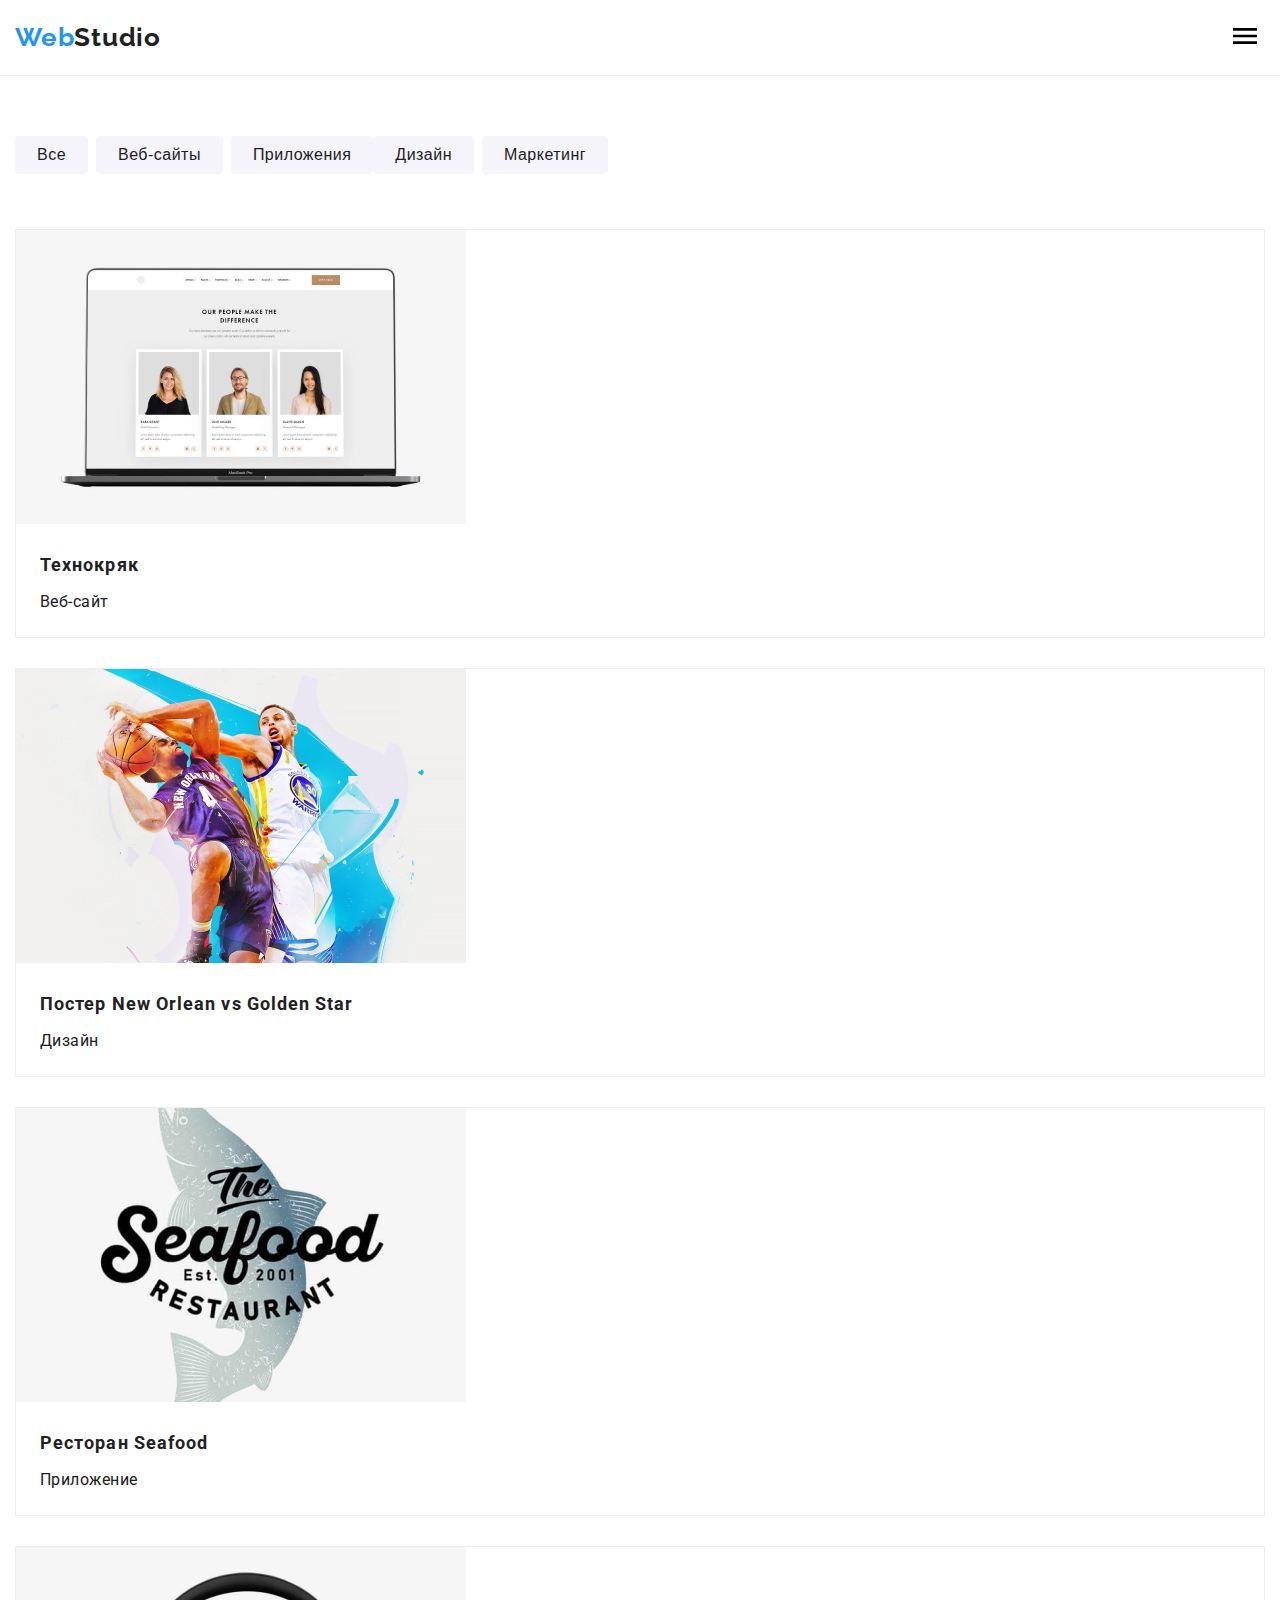
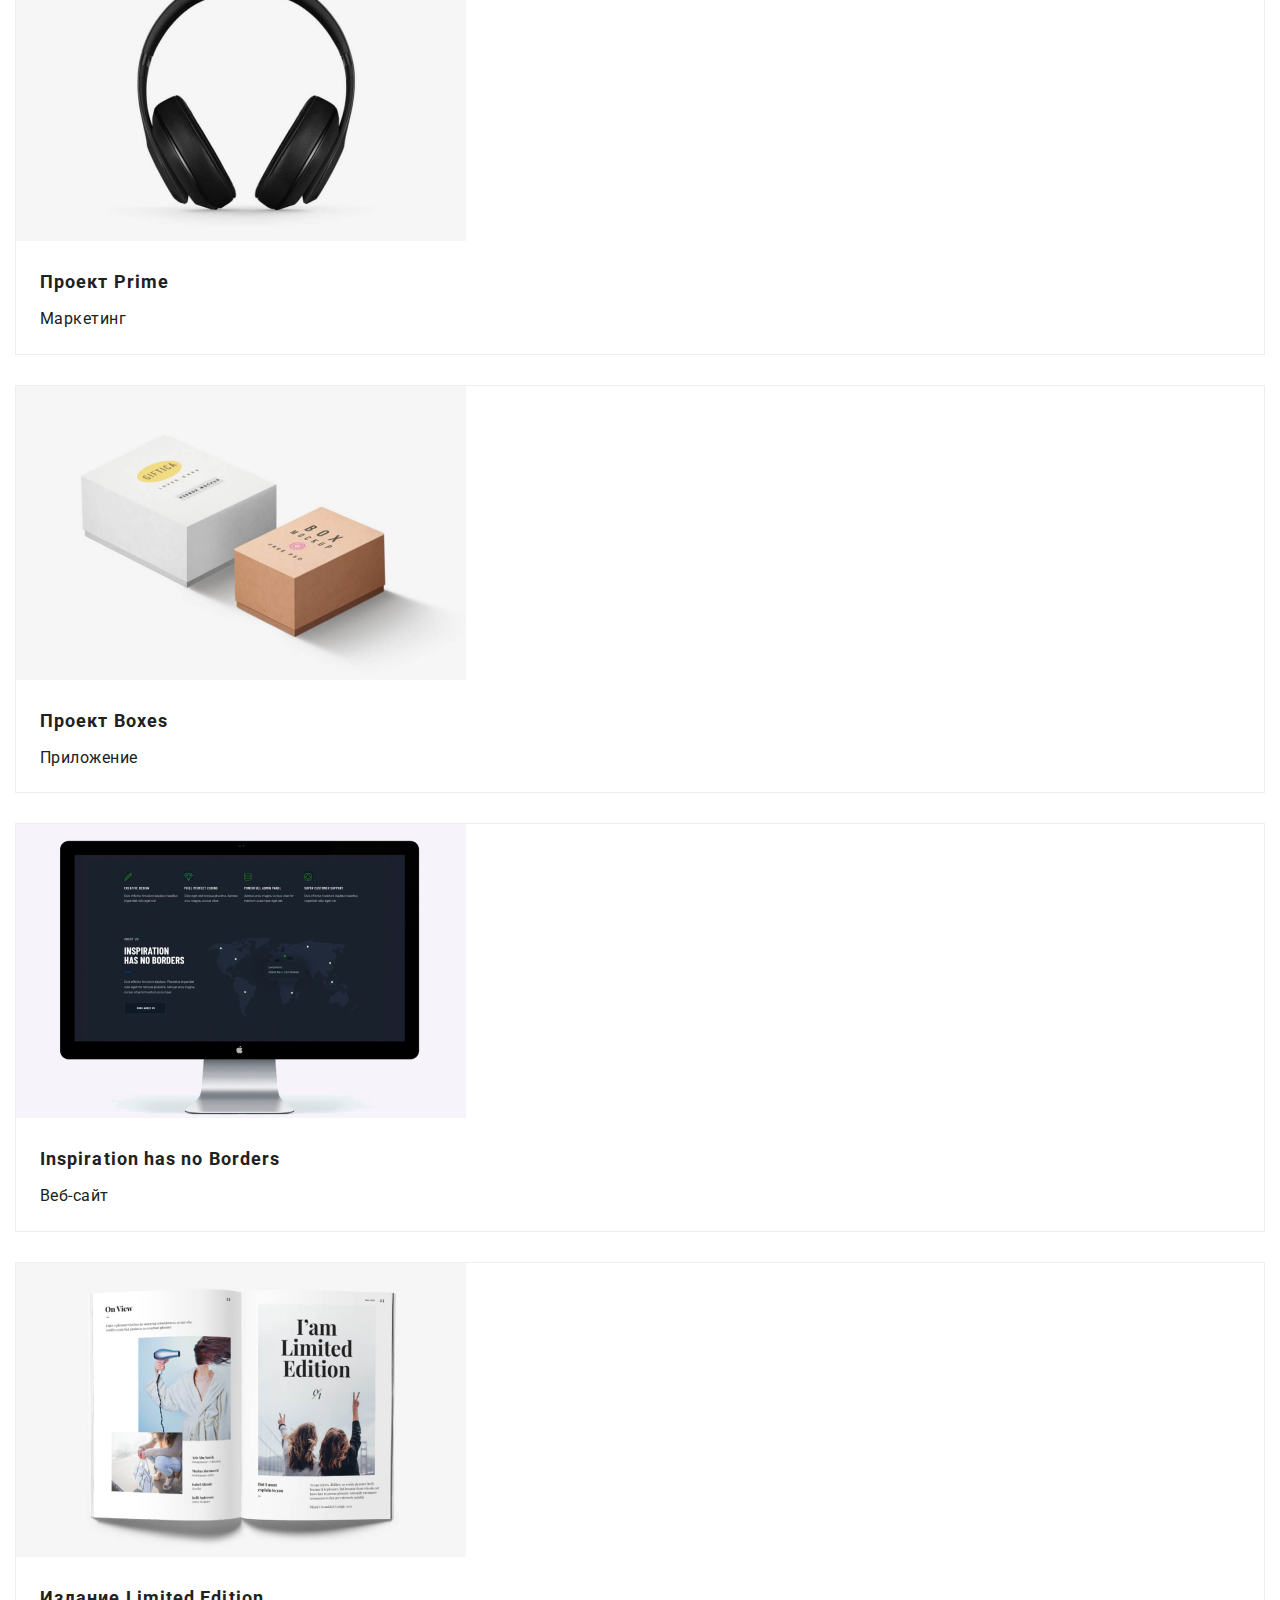
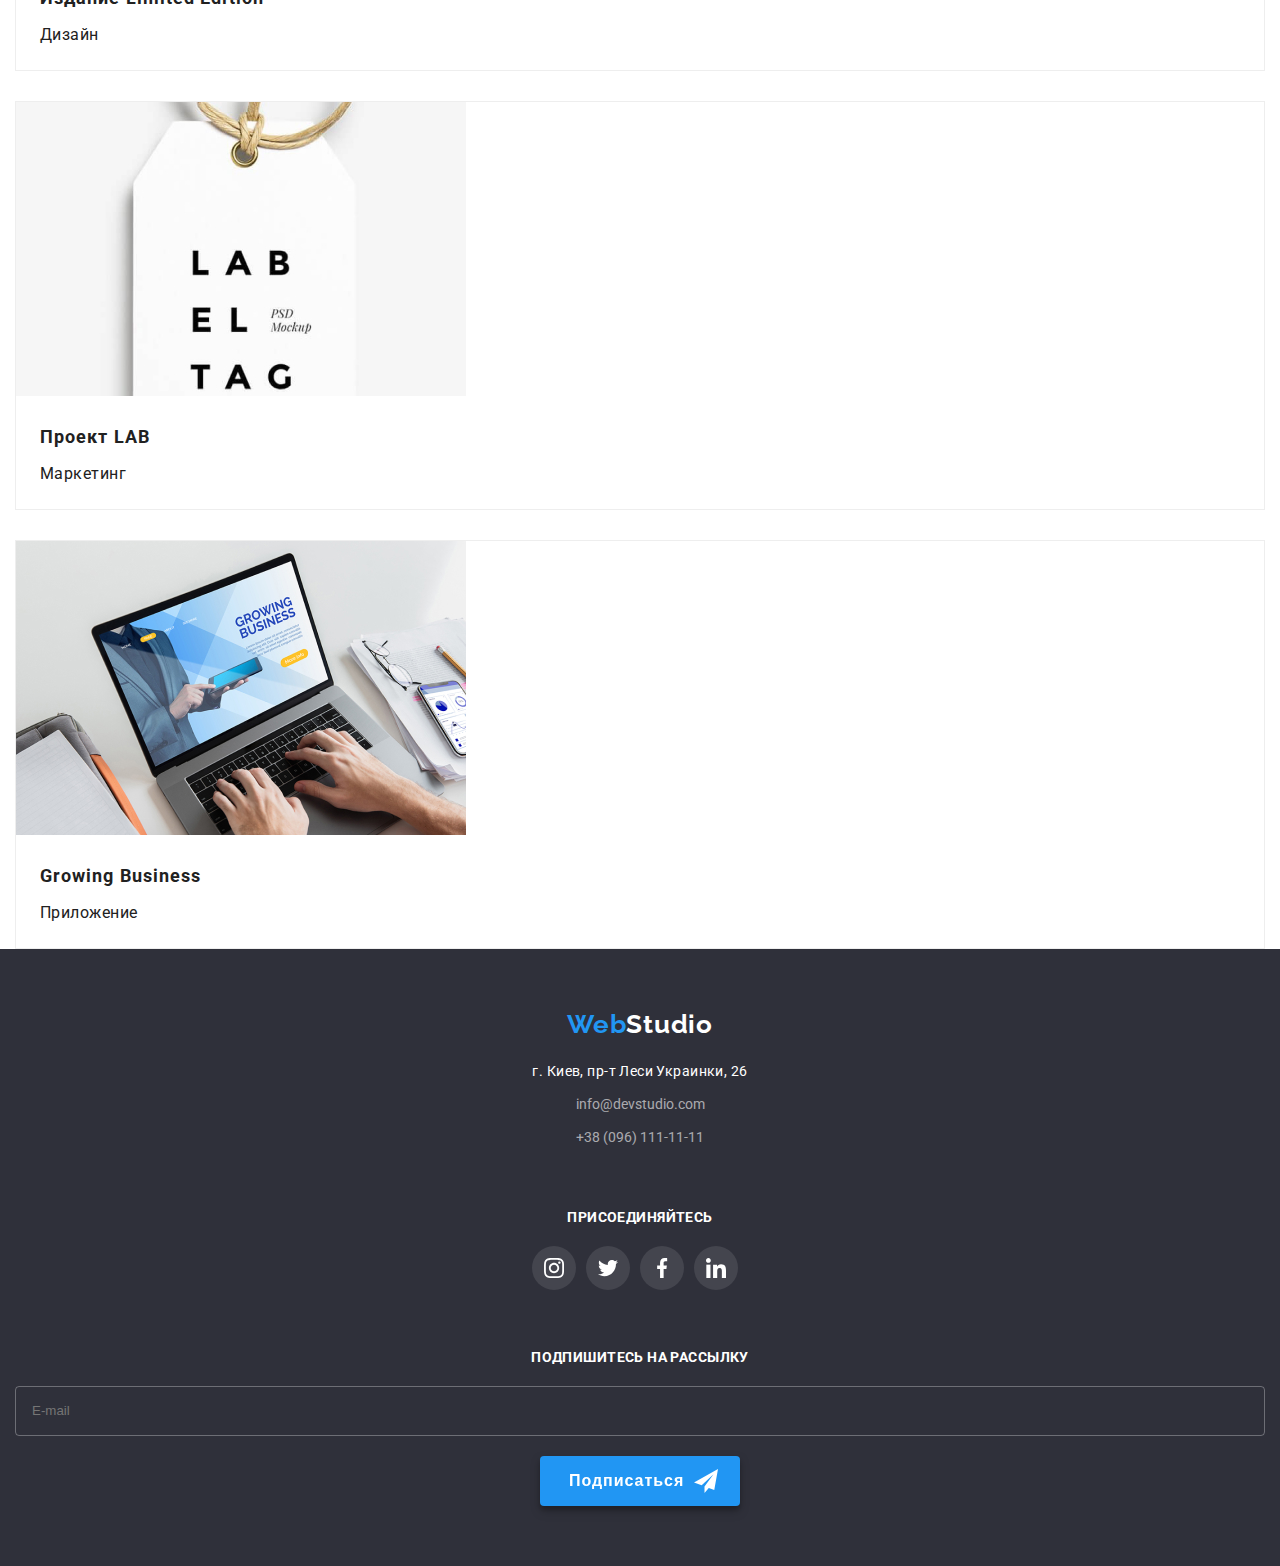
==== commit 3c7340ab: "132" ====
--- a/portfolio.html
+++ b/portfolio.html
@@ -30,8 +30,6 @@
                 <svg class="mobile-menu-close-icon">
                     <use href="./images/sprite.svg#burger-close"></use>
                 </svg>
-
-         
               </button>
               <ul class="site-nav list">
                 <li class="nav-item"><a href="./index.html" class="link active">Студия</a></li>
@@ -60,6 +58,30 @@
                   </div>
                 </li>
               </ul>
+              <div class="social-list-burger">
+              <ul class="social-burger">
+                <li class="social-list-burger-item">
+                  <a href="" class="social-list-burger-link">
+                    Instagram
+                  </a>
+                </li>
+                <li class="social-list-burger-item">
+                  <a href="" class="social-list-burger-link">
+                    Twitter
+                  </a>
+                </li>
+                <li class="social-list-burger-item">
+                  <a href="" class="social-list-burger-link">
+                    Facebook
+                  </a>
+                </li>
+                <li class="social-list-burger-item">
+                  <a href="" class="social-list-burger-link">
+                    LinkedIn
+                  </a>
+                </li>
+              </ul>
+            </div>
             </div>
           </nav>
           <!-- <ul class="site-nav list">
@@ -253,5 +275,7 @@
         </address>
       </div>
     </footer>
+  <script src="./js/modal.js"></script>
+  <script src="./js/menu.js"></script>
   </body>
 </html>
--- a/css/main.min.css
+++ b/css/main.min.css
@@ -1,2 +1,2 @@
-:root{--primary-text-color: #212121;--primary-white-color: #ffffff;--title-text-color: #757575;--accent-text-color: #2196f3;--secondary-background-color: #f5f4fa;--hero-background-color: #2f303a}*{padding:0px}ul{list-style:none}a{text-decoration:none}header{border-bottom:1px solid #ececec}p{margin:0;padding:0}body{margin:0px;background-color:var(--primary-white-color);color:var(--primary-text-color);font-family:'Roboto', sans-serif;font-size:14px;font-weight:400}footer{font-size:14px}.container{margin-left:auto;margin-right:auto;max-width:100%;padding:0 15px 0 15px;text-align:center}.visually-hidden{position:absolute !important;clip:rect(1px 1px 1px 1px);clip:rect(1px, 1px, 1px, 1px);padding:0 !important;border:0 !important;height:1px !important;width:1px !important;overflow:hidden}.button{background-color:var(--secondary-background-color);color:var(--primary-text-color);cursor:pointer;display:inline-block;filter:drop-shadow(0px 4px 4px rgba(0,0,0,0.25))}.link{display:flex;justify-content:space-around;width:100%}@media screen and (max-width: 720px){.header-page{position:relative;width:100%;top:10px;left:0;transition:0.5s}.header-logo{color:var(--primary-text-color)}.logo{color:var(--accent-text-color);font-family:'Raleway', sans-serif;font-size:26px;line-height:1.19;letter-spacing:0.03em;font-weight:700}.auth-site .link{color:var(--title-text-color);font-weight:500;line-height:1.14;letter-spacing:0.02em}.auth-site.list{display:flex;flex-direction:column-reverse;margin:0;text-align:left}.auth-site .auth-block-link:hover,.auth-site .auth-block-link:focus{transition:all 0.25s cubic-bezier(0.4, 0, 0.2, 1);color:var(--accent-text-color)}.auth-block-link{color:var(--title-text-color)}.auth-block-link:focus .auth-icon,.auth-block-link:hover .auth-icon{transition:all 0.25s cubic-bezier(0.4, 0, 0.2, 1);color:var(--accent-text-color);fill:var(--accent-text-color)}}.nav{display:flex;justify-content:space-between;align-items:center;padding:16px 0 16px 0}.nav-item:not(:last-child){padding-bottom:35px}.site-nav{display:flex;flex-direction:column;align-items:flex-start}.site-nav .link{color:var(--primary-text-color);font-weight:500;font-size:40px;line-height:1.17;letter-spacing:0.02em;display:block}.site-nav .active{color:var(--accent-text-color);font-weight:500;line-height:1.14;letter-spacing:0.02em;position:relative}.site-nav .link:hover,.site-nav .link:focus{transition:all 0.25s cubic-bezier(0.4, 0, 0.2, 1);color:var(--accent-text-color)}.site-nav.list{margin:0}.auth-icon{display:none}.mobile-open-btn{padding:0;border:none;background-color:transparent}.mobile-open-icon{width:40px;height:40px;fill:#000000}.mobile-menu{z-index:10;position:fixed;width:100%;max-width:480px;height:100vh;top:0;left:50%;background-color:#ffffff;padding:48px 40px;transition:all 250ms linear;transform:translateX(-50%) translateY(-100%);box-sizing:border-box}.is-open{transform:translateX(-50%) translateY(0%)}.mobile-menu-close-btn{position:absolute;top:10px;right:15px;padding:0;border:none;background-color:transparent}.mobile-menu-close-icon{width:40px;height:40px}.mobile-menu-list{display:flex}.social-burger{display:flex;margin:0;position:fixed;bottom:48px;left:40px}.social-list-burger{margin:0;position:fixed;bottom:20px}.social-list-burger-link{font-weight:500;font-size:18px;line-height:1.22;letter-spacing:0.02em;color:var(--accent-text-color)}.social-list-burger-item:not(:last-child){border-right:1px solid rgba(33,33,33,0.2);padding-right:10px}.social-list-burger-item:not(:first-child){padding-left:10px}.auth-site.list{position:fixed;bottom:134px}.auth-mail{font-weight:500;font-size:24px;line-height:1.16;letter-spacing:0.02em;color:var(--title-text-color);margin-top:30px}.auth-tel{font-weight:500;font-size:34px;line-height:1.17;letter-spacing:0.02em;color:var(--accent-text-color)}.auth-block{margin-top:32px}.section.hero{padding-top:118px;padding-bottom:118px;background:rgba(47,48,58,0.4);background-color:var(--hero-background-color);text-align:center;color:var(--primary-white-color);background-image:url("../images/hero/studio-background-mobile@1x.jpg");background-repeat:no-repeat;background-size:cover;background-position:center;width:100%}.hero-title{margin:0 auto;margin-bottom:30px;font-weight:900;font-size:26px;line-height:1.61;text-align:center;letter-spacing:0.06em;text-transform:uppercase;max-width:360px}.button.primary{width:200px;height:50px;text-align:center;background-color:var(--accent-text-color);color:var(--primary-white-color);font-weight:700;font-size:16px;line-height:1.88;letter-spacing:0.06em;border:none;box-shadow:0px 4px 4px rgba(0,0,0,0.15);border-radius:4px}.advantage{padding-top:60px;margin:0}.advantage-title{margin-top:30px;margin-bottom:10px;font-weight:700;font-size:14px;line-height:1.14;text-align:center;letter-spacing:0.03em;text-transform:uppercase}.advantage-text{display:block;margin:0 auto;font-weight:400;font-size:14px;line-height:1.71;letter-spacing:0.03em;text-align:left}.advantage-text:not(:last-child){margin-bottom:30px}.advantage-list:last-child{padding-bottom:60px}.icon-background{display:flex;justify-content:center;padding:25px 0 25px 0;background-color:var(--secondary-background-color);border-radius:4px}.icon-background .svg-icon{width:65px;height:70px}.section.works{display:none}.section-team{background-color:var(--secondary-background-color);margin-top:0px}.section-team-title{text-align:center;margin:0;margin-bottom:30px;padding-top:60px}.team-item{display:flex;flex-direction:column;justify-content:center;align-items:center}.team-list{padding-bottom:60px;margin-bottom:0}.team-item:not(:last-child){margin-bottom:30px}.team-person{max-width:100%}.team-item{background-color:var(--primary-white-color);box-shadow:0px 1px 3px rgba(0,0,0,0.12),0px 1px 1px rgba(0,0,0,0.14),0px 2px 1px rgba(0,0,0,0.2);border-radius:0px 0px 4px 4px;text-align:center}.team>img{margin-bottom:30px;display:block}.section-team{background-color:var(--secondary-background-color)}.section-advantage-title{font-weight:500;font-size:16px;font-style:normal;line-height:0.85;letter-spacing:0.03em;margin-top:0px;margin-bottom:10px}.social-list{display:flex;justify-content:center}.social-list-link{display:flex;justify-content:center;align-items:center;width:44px;height:44px;border-radius:50%}.social-list-icon{width:20px;height:20px;fill:#afb1b8}.social-list .list{margin-top:16px;padding-bottom:30px}.social-list-link:focus,.social-list-link:hover{transition:all 0.25s cubic-bezier(0.4, 0, 0.2, 1);background-color:var(--accent-text-color)}.social-list-link:focus .social-list-icon,.social-list-link:hover .social-list-icon{transition:all 0.25s cubic-bezier(0.4, 0, 0.2, 1);fill:var(--primary-white-color)}.partner-list{display:block;column-count:2;margin:0;padding-bottom:60px}.partner-list .partner-list-link{display:flex;justify-content:center;align-items:center;width:auto;height:90px}.partner-list-icon{fill:#afb1b8}.partner-list-item{border:1px solid #afb1b8;box-sizing:border-box;border-radius:4px}.partner-list-item:hover .partner-list-icon,.partner-list-item:focus .partner-list-icon{transition:all 0.25s cubic-bezier(0.4, 0, 0.2, 1);fill:var(--accent-text-color)}.partner-list-item:hover,.partner-list-item:focus{transition:all 0.25s cubic-bezier(0.4, 0, 0.2, 1);border-color:var(--accent-text-color)}.partner-list-item{max-width:210px}.partner-list-item:not(:nth-child(3n)){margin-bottom:10px}.section-partner-title{margin-top:0;padding-top:60px}.footer-list-link{display:block;text-align:center}.footer-list-link .footer-list-icon{display:inline-block;margin-left:auto;margin-right:auto}.footer{background-color:var(--hero-background-color)}.footer-logo{color:var(--primary-white-color)}.footer .logo{padding-top:60px;margin-bottom:20px;display:block}.contact>p{color:var(--primary-white-color);font-style:normal;line-height:1.71;letter-spacing:0.03em;margin:0px;margin-bottom:9px}.contacts>a{margin-bottom:9px}.contacts.footer{margin-bottom:60px}.footer-list.list{display:flex;justify-content:center;max-width:100%;margin:0;margin-bottom:60px}.footer-list-icon{width:20px;height:20px;fill:var(--primary-white-color)}.footer-list-title{display:flex;justify-content:center;margin-bottom:20px;width:100%;font-weight:700;line-height:1.14;letter-spacing:0.03em;text-transform:uppercase;color:var(--primary-white-color)}.footer-list-link{display:flex;justify-content:center;align-items:center;width:44px;height:44px;border-radius:50%;background-color:rgba(255,255,255,0.1);margin-right:10px}.footer-list-link:focus,.footer-list-link:hover{transition:all 0.25s cubic-bezier(0.4, 0, 0.2, 1);background-color:var(--accent-text-color)}.footer-list-link:focus .footer-list-icon,.footer-list-link:hover .footer-list-icon{transition:all 0.25s cubic-bezier(0.4, 0, 0.2, 1);fill:var(--primary-white-color)}.subscribe-form-input{width:100%;height:50px;box-sizing:border-box;border:1px solid rgba(255,255,255,0.3);border-radius:4px;background:none;margin-bottom:20px;padding:12px 16px}.subscribe-list-title{display:block;margin-bottom:20px;width:100%;font-weight:700;line-height:1.14;letter-spacing:0.03em;text-transform:uppercase;color:var(--primary-white-color)}.button.subscribe{max-width:200px;max-height:50px;width:100%;height:100vh;text-align:left;padding-left:29px;background-color:var(--accent-text-color);color:var(--primary-white-color);font-weight:700;font-size:16px;line-height:1.88;letter-spacing:0.06em;border:none;box-shadow:0px 4px 4px rgba(0,0,0,0.15);border-radius:4px}.button.subscribe .subscribe-icon{width:24px;height:24px}.contacts>p{color:var(--primary-white-color);font-style:normal;line-height:1.71;letter-spacing:0.03em;margin:0px;margin-bottom:9px}.contacts .link{font-style:normal;line-height:1.71;color:rgba(255,255,255,0.6);display:block}.contacts .link:hover,.contacts.link:focus{transition:all 0.25s cubic-bezier(0.4, 0, 0.2, 1);color:var(--accent-text-color)}.subscribe-social{padding-bottom:60px}.modal{color:var(--title-text-color)}.signup-heading{color:var(--primary-text-color);margin:0;margin-bottom:10px}.close{background:none}.close:hover{fill:var(--accent-text-color)}.signup-form{display:flex;flex-direction:column;padding:40px}.signup-textarea{border:1px solid rgba(33,33,33,0.2);box-sizing:border-box;border-radius:4px}.signup-form-input{width:100%;height:40px;border:1px solid rgba(33,33,33,0.2);box-sizing:border-box;border-radius:4px;transition:border-color 250ms linear;padding-left:42px}.signup-form-input-wrapper{display:block;position:relative;margin-top:4px;margin-bottom:10px}.modal-icon{position:absolute;display:block;top:50%;left:15px;transform:translateY(-50%);width:18px;height:18px;transition:background-color 250ms linear}.signup-form-input:focus{outline:none;border-color:var(--accent-text-color)}.signup-form-input:focus+.modal-icon{fill:var(--accent-text-color);border-color:var(--accent-text-color)}.signup-textarea{width:100%;height:120px;border:1px solid rgba(33,33,33,0.2);border-radius:4px;padding:12px 16px;resize:none;margin-top:4px;margin-bottom:20px;transition:border-color 250ms linear}.signup-textarea:focus{outline:none;border-color:var(--accent-text-color)}.signup-form-term-desc{display:flex;justify-content:center;align-items:center;line-height:1.71;letter-spacing:0.03em}.signup-form-term-desc::before{display:block;content:'';width:16px;height:16px;outline:1px solid #000000;margin-right:10px}.signup-form-term{margin:0;margin-right:8px}.signup-term{display:flex;justify-content:center;align-items:center;margin-bottom:30px}.signup-field{text-align:left}.terms-link{text-decoration:underline}.signup-button{display:block;margin:0 auto;width:200px;height:50px;border-radius:4px;background-color:var(--accent-text-color);color:var(--primary-white-color);cursor:pointer;font-weight:700;font-size:16px;line-height:1.87;letter-spacing:0.06em}.subscribe-icon{position:absolute;padding-left:10px;top:50%;transform:translateY(-50%);width:24px;height:24px}
+:root{--primary-text-color: #212121;--primary-white-color: #ffffff;--title-text-color: #757575;--accent-text-color: #2196f3;--secondary-background-color: #f5f4fa;--hero-background-color: #2f303a}*{padding:0px}ul{list-style:none}a{text-decoration:none}header{border-bottom:1px solid #ececec}p{margin:0;padding:0}body{margin:0px;background-color:var(--primary-white-color);color:var(--primary-text-color);font-family:'Roboto', sans-serif;font-size:14px;font-weight:400}footer{font-size:14px}.container{margin-left:auto;margin-right:auto;max-width:100%;padding:0 15px 0 15px;text-align:center}.visually-hidden{position:absolute !important;clip:rect(1px 1px 1px 1px);clip:rect(1px, 1px, 1px, 1px);padding:0 !important;border:0 !important;height:1px !important;width:1px !important;overflow:hidden}.button{background-color:var(--secondary-background-color);color:var(--primary-text-color);cursor:pointer;display:inline-block;filter:drop-shadow(0px 4px 4px rgba(0,0,0,0.25))}.link{display:flex;justify-content:space-around;width:100%}.header-page{position:relative;width:100%;top:10px;left:0;transition:0.5s}.header-logo{color:var(--primary-text-color)}.logo{color:var(--accent-text-color);font-family:'Raleway', sans-serif;font-size:26px;line-height:1.19;letter-spacing:0.03em;font-weight:700}.auth-site .link{color:var(--title-text-color);font-weight:500;line-height:1.14;letter-spacing:0.02em}.auth-item:not(:last-child){margin-right:50px}.auth-site.list{display:flex;flex-direction:column-reverse;margin:0;text-align:left}.auth-site .auth-block-link:hover,.auth-site .auth-block-link:focus{transition:all 0.25s cubic-bezier(0.4, 0, 0.2, 1);color:var(--accent-text-color)}.auth-block-link{color:var(--title-text-color)}.auth-block-link:focus .auth-icon,.auth-block-link:hover .auth-icon{transition:all 0.25s cubic-bezier(0.4, 0, 0.2, 1);color:var(--accent-text-color);fill:var(--accent-text-color)}.nav{display:flex;justify-content:space-between;align-items:center;padding:16px 0 16px 0}.nav-item:not(:last-child){padding-bottom:35px}.site-nav{display:flex;flex-direction:column;align-items:flex-start}.site-nav .link{color:var(--primary-text-color);font-weight:500;font-size:40px;line-height:1.17;letter-spacing:0.02em;display:block}.site-nav .active{color:var(--accent-text-color);font-weight:500;line-height:1.14;letter-spacing:0.02em;position:relative}.site-nav .link:hover,.site-nav .link:focus{transition:all 0.25s cubic-bezier(0.4, 0, 0.2, 1);color:var(--accent-text-color)}.site-nav.list{margin:0;margin-bottom:302px}.mobile-open-btn{padding:0;border:none;background-color:transparent}.mobile-open-icon{width:40px;height:40px;fill:#000000}.mobile-menu{z-index:10;position:fixed;width:100%;max-width:480px;height:100vh;top:0;left:50%;background-color:#ffffff;padding:48px 40px;transition:all 250ms linear;transform:translateX(-50%) translateY(-100%);box-sizing:border-box}.is-open{transform:translateX(-50%) translateY(0%)}.mobile-menu-close-btn{position:absolute;top:10px;right:15px;padding:0;border:none;background-color:transparent}.mobile-menu-close-icon{width:40px;height:40px}.mobile-menu-list{display:flex}.social-burger{display:flex;margin:0;position:fixed;bottom:48px;left:40px}.social-list-burger{margin:0;position:fixed;bottom:20px}.social-list-burger-link{font-weight:500;font-size:18px;line-height:1.22;letter-spacing:0.02em;color:var(--accent-text-color)}.social-list-burger-item:not(:last-child){border-right:1px solid rgba(33,33,33,0.2);padding-right:10px}.social-list-burger-item:not(:first-child){padding-left:10px}.auth-site.list{position:fixed;bottom:134px}.auth-mail{font-weight:500;font-size:24px;line-height:1.16;letter-spacing:0.02em;color:var(--title-text-color);margin-top:30px}.auth-tel{font-weight:500;font-size:34px;line-height:1.17;letter-spacing:0.02em;color:var(--accent-text-color)}.auth-block{margin-top:32px}@media screen and (min-width: 480px) and (max-width: 768px){.mobile-open-btn{display:none}}.section.hero{background-color:var(--hero-background-color);text-align:center;color:var(--primary-white-color);margin-bottom:94px;background-image:url("../images/hero/studio-background.jpg");background-repeat:no-repeat;background-size:cover}.hero{background:rgba(47,48,58,0.4)}.hero-title{padding-top:200px;margin:0 auto;margin-bottom:30px;max-width:696px;font-weight:900;font-size:44px;line-height:1.36;letter-spacing:0.06em;text-transform:uppercase;text-shadow:0px 4px 4px rgba(0,0,0,0.25)}.auth-block{display:flex}.button.primary{min-width:200px;min-height:50px;text-align:center;margin-bottom:200px;background-color:var(--accent-text-color);color:var(--primary-white-color);font-weight:700;font-size:16px;line-height:1.88;letter-spacing:0.06em;border:none;box-shadow:0px 4px 4px rgba(0,0,0,0.15);border-radius:4px}.backdrop{position:fixed;top:0;left:0;width:100%;height:100%;background:rgba(0,0,0,0.2);box-shadow:0px 1px 3px rgba(0,0,0,0.12),0px 1px 1px rgba(0,0,0,0.14),0px 2px 1px rgba(0,0,0,0.2);border-radius:4px}.backdrop.is-hidden{opacity:0;pointer-events:none}.modal{position:absolute;top:50%;left:50%;transform:translate(-50%, -50%);width:528px;height:581px;background-color:var(--primary-white-color)}.modal-svg{width:11px;height:11px}.close{position:absolute;border:none;outline:none;width:30px;height:30px;display:flex;justify-content:center;align-items:center;top:8px;right:8px;cursor:pointer;background:var(--secondary-background-color);border:1px solid rgba(0,0,0,0.1);border-radius:50%}.sighup-term{display:flex;align-items:center}.signup-form-term-desc{position:relative;padding-left:8px;cursor:pointer}.signup-form-term-desc::before{content:'';top:0;left:-20px;width:15px;height:15px;border:2px solid var(--primary-text-color)}.signup-form-term:checked+.signup-form-term-desc::before{border-color:var(--accent-text-color);background:var(--accent-text-color) url(../images/Vector.svg) no-repeat center center}.advantage{padding-top:60px;margin:0}.advantage-title{margin-top:30px;margin-bottom:10px;font-weight:700;font-size:14px;line-height:1.14;text-align:center;letter-spacing:0.03em;text-transform:uppercase}.advantage-text{display:block;margin:0 auto;font-weight:400;font-size:14px;line-height:1.71;letter-spacing:0.03em;text-align:left}.advantage-text:not(:last-child){margin-bottom:30px}.advantage-list:last-child{padding-bottom:60px}.icon-background{display:flex;justify-content:center;padding:25px 0 25px 0;background-color:var(--secondary-background-color);border-radius:4px}.icon-background .svg-icon{width:65px;height:70px}.section.works{display:none}.section-team{background-color:var(--secondary-background-color);margin-top:0px}.section-team-title{text-align:center;margin:0;margin-bottom:30px;padding-top:60px}.team-item{display:flex;flex-direction:column;justify-content:center;align-items:center}.team-list{padding-bottom:60px;margin-bottom:0}.team-item:not(:last-child){margin-bottom:30px}.team-person{max-width:100%}.team-item{background-color:var(--primary-white-color);box-shadow:0px 1px 3px rgba(0,0,0,0.12),0px 1px 1px rgba(0,0,0,0.14),0px 2px 1px rgba(0,0,0,0.2);border-radius:0px 0px 4px 4px;text-align:center}.team>img{margin-bottom:30px;display:block}.section-team{background-color:var(--secondary-background-color)}.section-advantage-title{font-weight:500;font-size:16px;font-style:normal;line-height:0.85;letter-spacing:0.03em;margin-top:0px;margin-bottom:10px}.social-list{display:flex;justify-content:center}.social-list-link{display:flex;justify-content:center;align-items:center;width:44px;height:44px;border-radius:50%}.social-list-icon{width:20px;height:20px;fill:#afb1b8}.social-list .list{margin-top:16px;padding-bottom:30px}.social-list-link:focus,.social-list-link:hover{transition:all 0.25s cubic-bezier(0.4, 0, 0.2, 1);background-color:var(--accent-text-color)}.social-list-link:focus .social-list-icon,.social-list-link:hover .social-list-icon{transition:all 0.25s cubic-bezier(0.4, 0, 0.2, 1);fill:var(--primary-white-color)}.partner-list{display:block;column-count:2;margin:0;padding-bottom:60px}.partner-list .partner-list-link{display:flex;justify-content:center;align-items:center;width:auto;height:90px}.partner-list-icon{fill:#afb1b8}.partner-list-item{border:1px solid #afb1b8;box-sizing:border-box;border-radius:4px}.partner-list-item:hover .partner-list-icon,.partner-list-item:focus .partner-list-icon{transition:all 0.25s cubic-bezier(0.4, 0, 0.2, 1);fill:var(--accent-text-color)}.partner-list-item:hover,.partner-list-item:focus{transition:all 0.25s cubic-bezier(0.4, 0, 0.2, 1);border-color:var(--accent-text-color)}.partner-list-item{max-width:210px}.partner-list-item:not(:nth-child(3n)){margin-bottom:10px}.section-partner-title{margin-top:0;padding-top:60px}.footer-list-link{display:block;text-align:center}.footer-list-link .footer-list-icon{display:inline-block;margin-left:auto;margin-right:auto}.footer{background-color:var(--hero-background-color)}.footer-logo{color:var(--primary-white-color)}.footer .logo{padding-top:60px;margin-bottom:20px;display:block}.contact>p{color:var(--primary-white-color);font-style:normal;line-height:1.71;letter-spacing:0.03em;margin:0px;margin-bottom:9px}.contacts>a{margin-bottom:9px}.contacts.footer{margin-bottom:60px}.footer-list.list{display:flex;justify-content:center;max-width:100%;margin:0;margin-bottom:60px}.footer-list-icon{width:20px;height:20px;fill:var(--primary-white-color)}.footer-list-title{display:flex;justify-content:center;margin-bottom:20px;width:100%;font-weight:700;line-height:1.14;letter-spacing:0.03em;text-transform:uppercase;color:var(--primary-white-color)}.footer-list-link{display:flex;justify-content:center;align-items:center;width:44px;height:44px;border-radius:50%;background-color:rgba(255,255,255,0.1);margin-right:10px}.footer-list-link:focus,.footer-list-link:hover{transition:all 0.25s cubic-bezier(0.4, 0, 0.2, 1);background-color:var(--accent-text-color)}.footer-list-link:focus .footer-list-icon,.footer-list-link:hover .footer-list-icon{transition:all 0.25s cubic-bezier(0.4, 0, 0.2, 1);fill:var(--primary-white-color)}.subscribe-form-input{width:100%;height:50px;box-sizing:border-box;border:1px solid rgba(255,255,255,0.3);border-radius:4px;background:none;margin-bottom:20px;padding:12px 16px}.subscribe-list-title{display:block;margin-bottom:20px;width:100%;font-weight:700;line-height:1.14;letter-spacing:0.03em;text-transform:uppercase;color:var(--primary-white-color)}.button.subscribe{max-width:200px;max-height:50px;width:100%;height:100vh;text-align:left;padding-left:29px;background-color:var(--accent-text-color);color:var(--primary-white-color);font-weight:700;font-size:16px;line-height:1.88;letter-spacing:0.06em;border:none;box-shadow:0px 4px 4px rgba(0,0,0,0.15);border-radius:4px}.button.subscribe .subscribe-icon{position:absolute;padding-left:10px;top:50%;transform:translateY(-50%);width:24px;height:24px}.contacts>p{color:var(--primary-white-color);font-style:normal;line-height:1.71;letter-spacing:0.03em;margin:0px;margin-bottom:9px}.contacts .link{font-style:normal;line-height:1.71;color:rgba(255,255,255,0.6);display:block}.contacts .link:hover,.contacts.link:focus{transition:all 0.25s cubic-bezier(0.4, 0, 0.2, 1);color:var(--accent-text-color)}.subscribe-social{padding-bottom:60px}.modal{color:var(--title-text-color)}.signup-heading{color:var(--primary-text-color);margin:0;margin-bottom:10px}.close{background:none}.close:hover{fill:var(--accent-text-color)}.signup-form{display:flex;flex-direction:column;padding:40px}.signup-textarea{border:1px solid rgba(33,33,33,0.2);box-sizing:border-box;border-radius:4px}.signup-form-input{width:100%;height:40px;border:1px solid rgba(33,33,33,0.2);box-sizing:border-box;border-radius:4px;transition:border-color 250ms linear;padding-left:42px}.signup-form-input-wrapper{display:block;position:relative;margin-top:4px;margin-bottom:10px}.modal-icon{position:absolute;display:block;top:50%;left:15px;transform:translateY(-50%);width:18px;height:18px;transition:background-color 250ms linear}.signup-form-input:focus{outline:none;border-color:var(--accent-text-color)}.signup-form-input:focus+.modal-icon{fill:var(--accent-text-color);border-color:var(--accent-text-color)}.signup-textarea{width:100%;height:120px;border:1px solid rgba(33,33,33,0.2);border-radius:4px;padding:12px 16px;resize:none;margin-top:4px;margin-bottom:20px;transition:border-color 250ms linear}.signup-textarea:focus{outline:none;border-color:var(--accent-text-color)}.signup-form-term-desc{display:flex;justify-content:center;align-items:center;line-height:1.71;letter-spacing:0.03em}.signup-form-term-desc::before{display:block;content:'';width:16px;height:16px;outline:1px solid #000000;margin-right:10px}.signup-form-term{margin:0;margin-right:8px}.signup-term{display:flex;justify-content:center;align-items:center;margin-bottom:30px}.signup-field{text-align:left}.terms-link{text-decoration:underline}.signup-button{display:block;margin:0 auto;width:200px;height:50px;border-radius:4px;background-color:var(--accent-text-color);color:var(--primary-white-color);cursor:pointer;font-weight:700;font-size:16px;line-height:1.87;letter-spacing:0.06em}.subscribe-icon{position:absolute;padding-left:10px;top:50%;transform:translateY(-50%);width:24px;height:24px}
 /*# sourceMappingURL=main.min.css.map */--- a/css/portfolio.min.css
+++ b/css/portfolio.min.css
@@ -1,2 +1,2 @@
-:root{--primary-text-color: #212121;--primary-white-color: #ffffff;--title-text-color: #757575;--accent-text-color: #2196f3;--secondary-background-color: #f5f4fa;--hero-background-color: #2f303a}*{padding:0px}ul{list-style:none}a{text-decoration:none}header{border-bottom:1px solid #ececec}p{margin:0;padding:0}body{margin:0px;background-color:var(--primary-white-color);color:var(--primary-text-color);font-family:'Roboto', sans-serif;font-size:14px;font-weight:400}footer{font-size:14px}.container{margin-left:auto;margin-right:auto;max-width:100%;padding:0 15px 0 15px;text-align:center}.visually-hidden{position:absolute !important;clip:rect(1px 1px 1px 1px);clip:rect(1px, 1px, 1px, 1px);padding:0 !important;border:0 !important;height:1px !important;width:1px !important;overflow:hidden}.button{background-color:var(--secondary-background-color);color:var(--primary-text-color);cursor:pointer;display:inline-block;filter:drop-shadow(0px 4px 4px rgba(0,0,0,0.25))}.link{display:flex;justify-content:space-around;width:100%}@media screen and (max-width: 720px){.header-page{position:relative;width:100%;top:10px;left:0;transition:0.5s}.header-logo{color:var(--primary-text-color)}.logo{color:var(--accent-text-color);font-family:'Raleway', sans-serif;font-size:26px;line-height:1.19;letter-spacing:0.03em;font-weight:700}.auth-site .link{color:var(--title-text-color);font-weight:500;line-height:1.14;letter-spacing:0.02em}.auth-site.list{display:flex;flex-direction:column-reverse;margin:0;text-align:left}.auth-site .auth-block-link:hover,.auth-site .auth-block-link:focus{transition:all 0.25s cubic-bezier(0.4, 0, 0.2, 1);color:var(--accent-text-color)}.auth-block-link{color:var(--title-text-color)}.auth-block-link:focus .auth-icon,.auth-block-link:hover .auth-icon{transition:all 0.25s cubic-bezier(0.4, 0, 0.2, 1);color:var(--accent-text-color);fill:var(--accent-text-color)}}.nav{display:flex;justify-content:space-between;align-items:center;padding:16px 0 16px 0}.nav-item:not(:last-child){padding-bottom:35px}.site-nav{display:flex;flex-direction:column;align-items:flex-start}.site-nav .link{color:var(--primary-text-color);font-weight:500;font-size:40px;line-height:1.17;letter-spacing:0.02em;display:block}.site-nav .active{color:var(--accent-text-color);font-weight:500;line-height:1.14;letter-spacing:0.02em;position:relative}.site-nav .link:hover,.site-nav .link:focus{transition:all 0.25s cubic-bezier(0.4, 0, 0.2, 1);color:var(--accent-text-color)}.site-nav.list{margin:0}.auth-icon{display:none}@media screen and (max-width: 720px){.button-secondary{background-color:var(--secondary-background-color);color:var(--primary-text-color);border-radius:4px;font-weight:500;font-size:16px;line-height:1.62;text-align:center;letter-spacing:0.03em;border:none;padding:6px 22px}.button-secondary:hover,.button-secondary:focus{transition:all 0.25s cubic-bezier(0.4, 0, 0.2, 1);color:var(--primary-white-color);background-color:var(--accent-text-color)}.section.button{padding-top:94px}.button-item{margin-top:90px;margin-bottom:50px}.button-list{display:flex;justify-content:left;flex-wrap:wrap;margin:0px;margin-bottom:40px}.button-item{margin:0;margin-left:8px}.button-item:nth-child(-n+3){margin-bottom:15px}.button-item:nth-child(3n+1){margin-left:0}.project-info{max-width:100%;text-align:left}.project-text{width:100%;text-align:left}.project-name{font-weight:700;font-size:18px;line-height:2;letter-spacing:0.06em;margin:0px;margin-bottom:4px;padding-left:24px;padding-top:20px;text-align:left}.project-title{font-size:16px;line-height:1.87;letter-spacing:0.03em;padding-bottom:20px;padding-left:24px;text-align:left}.project-list-info:last-child>p{margin-bottom:0px}.project-info{position:relative;overflow:hidden}.project-text{position:absolute;top:0;left:0;height:100%;color:var(--primary-white-color);background:rgba(33,150,243,0.9);font-size:18px;line-height:1.55;letter-spacing:0.03em;transform:translateY(100%);transition:all 0.25s cubic-bezier(0.4, 0, 0.2, 1);text-align:left;padding:63px 24px 63px 24px}.project-list:hover .project-text,.project-list:focus .project-text{transition:all 0.25s cubic-bezier(0.4, 0, 0.2, 1);transform:translateY(0)}.project-list:hover,.project:focus{transition:all 0.25s cubic-bezier(0.4, 0, 0.2, 1);box-shadow:0px 1px 3px rgba(0,0,0,0.12),0px 1px 1px rgba(0,0,0,0.14),0px 2px 1px rgba(0,0,0,0.2);border-radius:0px 0px 4px 4px;border-top:none;max-width:100%}.project-list{margin-top:30px;border:1px solid #eeeeee;box-sizing:border-box;display:block}.project-list>img{display:block}.ul-project{display:block;margin:0 auto;width:100%;margin:0px}}.footer-list-link{display:block;text-align:center}.footer-list-link .footer-list-icon{display:inline-block;margin-left:auto;margin-right:auto}.footer{background-color:var(--hero-background-color)}.footer-logo{color:var(--primary-white-color)}.footer .logo{padding-top:60px;margin-bottom:20px;display:block}.contact>p{color:var(--primary-white-color);font-style:normal;line-height:1.71;letter-spacing:0.03em;margin:0px;margin-bottom:9px}.contacts>a{margin-bottom:9px}.contacts.footer{margin-bottom:60px}.footer-list.list{display:flex;justify-content:center;max-width:100%;margin:0;margin-bottom:60px}.footer-list-icon{width:20px;height:20px;fill:var(--primary-white-color)}.footer-list-title{display:flex;justify-content:center;margin-bottom:20px;width:100%;font-weight:700;line-height:1.14;letter-spacing:0.03em;text-transform:uppercase;color:var(--primary-white-color)}.footer-list-link{display:flex;justify-content:center;align-items:center;width:44px;height:44px;border-radius:50%;background-color:rgba(255,255,255,0.1);margin-right:10px}.footer-list-link:focus,.footer-list-link:hover{transition:all 0.25s cubic-bezier(0.4, 0, 0.2, 1);background-color:var(--accent-text-color)}.footer-list-link:focus .footer-list-icon,.footer-list-link:hover .footer-list-icon{transition:all 0.25s cubic-bezier(0.4, 0, 0.2, 1);fill:var(--primary-white-color)}.subscribe-form-input{width:100%;height:50px;box-sizing:border-box;border:1px solid rgba(255,255,255,0.3);border-radius:4px;background:none;margin-bottom:20px;padding:12px 16px}.subscribe-list-title{display:block;margin-bottom:20px;width:100%;font-weight:700;line-height:1.14;letter-spacing:0.03em;text-transform:uppercase;color:var(--primary-white-color)}.button.subscribe{max-width:200px;max-height:50px;width:100%;height:100vh;text-align:left;padding-left:29px;background-color:var(--accent-text-color);color:var(--primary-white-color);font-weight:700;font-size:16px;line-height:1.88;letter-spacing:0.06em;border:none;box-shadow:0px 4px 4px rgba(0,0,0,0.15);border-radius:4px}.button.subscribe .subscribe-icon{width:24px;height:24px}.contacts>p{color:var(--primary-white-color);font-style:normal;line-height:1.71;letter-spacing:0.03em;margin:0px;margin-bottom:9px}.contacts .link{font-style:normal;line-height:1.71;color:rgba(255,255,255,0.6);display:block}.contacts .link:hover,.contacts.link:focus{transition:all 0.25s cubic-bezier(0.4, 0, 0.2, 1);color:var(--accent-text-color)}.subscribe-social{padding-bottom:60px}
+:root{--primary-text-color: #212121;--primary-white-color: #ffffff;--title-text-color: #757575;--accent-text-color: #2196f3;--secondary-background-color: #f5f4fa;--hero-background-color: #2f303a}*{padding:0px}ul{list-style:none}a{text-decoration:none}header{border-bottom:1px solid #ececec}p{margin:0;padding:0}body{margin:0px;background-color:var(--primary-white-color);color:var(--primary-text-color);font-family:'Roboto', sans-serif;font-size:14px;font-weight:400}footer{font-size:14px}.container{margin-left:auto;margin-right:auto;max-width:100%;padding:0 15px 0 15px;text-align:center}.visually-hidden{position:absolute !important;clip:rect(1px 1px 1px 1px);clip:rect(1px, 1px, 1px, 1px);padding:0 !important;border:0 !important;height:1px !important;width:1px !important;overflow:hidden}.button{background-color:var(--secondary-background-color);color:var(--primary-text-color);cursor:pointer;display:inline-block;filter:drop-shadow(0px 4px 4px rgba(0,0,0,0.25))}.link{display:flex;justify-content:space-around;width:100%}.header-page{position:relative;width:100%;top:10px;left:0;transition:0.5s}.header-logo{color:var(--primary-text-color)}.logo{color:var(--accent-text-color);font-family:'Raleway', sans-serif;font-size:26px;line-height:1.19;letter-spacing:0.03em;font-weight:700}.auth-site .link{color:var(--title-text-color);font-weight:500;line-height:1.14;letter-spacing:0.02em}.auth-item:not(:last-child){margin-right:50px}.auth-site.list{display:flex;flex-direction:column-reverse;margin:0;text-align:left}.auth-site .auth-block-link:hover,.auth-site .auth-block-link:focus{transition:all 0.25s cubic-bezier(0.4, 0, 0.2, 1);color:var(--accent-text-color)}.auth-block-link{color:var(--title-text-color)}.auth-block-link:focus .auth-icon,.auth-block-link:hover .auth-icon{transition:all 0.25s cubic-bezier(0.4, 0, 0.2, 1);color:var(--accent-text-color);fill:var(--accent-text-color)}.nav{display:flex;justify-content:space-between;align-items:center;padding:16px 0 16px 0}.nav-item:not(:last-child){padding-bottom:35px}.site-nav{display:flex;flex-direction:column;align-items:flex-start}.site-nav .link{color:var(--primary-text-color);font-weight:500;font-size:40px;line-height:1.17;letter-spacing:0.02em;display:block}.site-nav .active{color:var(--accent-text-color);font-weight:500;line-height:1.14;letter-spacing:0.02em;position:relative}.site-nav .link:hover,.site-nav .link:focus{transition:all 0.25s cubic-bezier(0.4, 0, 0.2, 1);color:var(--accent-text-color)}.site-nav.list{margin:0;margin-bottom:302px}.button-secondary{background-color:var(--secondary-background-color);color:var(--primary-text-color);border-radius:4px;font-weight:500;font-size:16px;line-height:1.62;text-align:center;letter-spacing:0.03em;border:none;padding:6px 22px}.button-secondary:hover,.button-secondary:focus{transition:all 0.25s cubic-bezier(0.4, 0, 0.2, 1);color:var(--primary-white-color);background-color:var(--accent-text-color)}.section.button{padding-top:94px}.button-item{margin-top:90px;margin-bottom:50px}.button-list{display:flex;justify-content:left;flex-wrap:wrap;margin:0px;margin-bottom:40px;margin-top:60px}.button-item{margin:0;margin-left:8px}.button-item:nth-child(-n+3){margin-bottom:15px}.button-item:nth-child(3n+1){margin-left:0}.project-info{max-width:100%;text-align:left}.project-text{width:100%;text-align:left}.project-name{font-weight:700;font-size:18px;line-height:2;letter-spacing:0.06em;margin:0px;margin-bottom:4px;padding-left:24px;padding-top:20px;text-align:left}.project-title{font-size:16px;line-height:1.87;letter-spacing:0.03em;padding-bottom:20px;padding-left:24px;text-align:left}.project-list-info:last-child>p{margin-bottom:0px}.project-info{position:relative;overflow:hidden}.project-text{position:absolute;top:0;left:0;height:100%;color:var(--primary-white-color);background:rgba(33,150,243,0.9);font-size:18px;line-height:1.55;letter-spacing:0.03em;transform:translateY(100%);transition:all 0.25s cubic-bezier(0.4, 0, 0.2, 1);text-align:left;padding:63px 24px 63px 24px}.project-list:hover .project-text,.project-list:focus .project-text{transition:all 0.25s cubic-bezier(0.4, 0, 0.2, 1);transform:translateY(0)}.project-list:hover,.project:focus{transition:all 0.25s cubic-bezier(0.4, 0, 0.2, 1);box-shadow:0px 1px 3px rgba(0,0,0,0.12),0px 1px 1px rgba(0,0,0,0.14),0px 2px 1px rgba(0,0,0,0.2);border-radius:0px 0px 4px 4px;border-top:none;max-width:100%}.project-list{margin-top:30px;border:1px solid #eeeeee;box-sizing:border-box;display:block}.project-list>img{display:block}.ul-project{display:block;margin:0 auto;width:100%;margin:0px}.footer-list-link{display:block;text-align:center}.footer-list-link .footer-list-icon{display:inline-block;margin-left:auto;margin-right:auto}.footer{background-color:var(--hero-background-color)}.footer-logo{color:var(--primary-white-color)}.footer .logo{padding-top:60px;margin-bottom:20px;display:block}.contact>p{color:var(--primary-white-color);font-style:normal;line-height:1.71;letter-spacing:0.03em;margin:0px;margin-bottom:9px}.contacts>a{margin-bottom:9px}.contacts.footer{margin-bottom:60px}.footer-list.list{display:flex;justify-content:center;max-width:100%;margin:0;margin-bottom:60px}.footer-list-icon{width:20px;height:20px;fill:var(--primary-white-color)}.footer-list-title{display:flex;justify-content:center;margin-bottom:20px;width:100%;font-weight:700;line-height:1.14;letter-spacing:0.03em;text-transform:uppercase;color:var(--primary-white-color)}.footer-list-link{display:flex;justify-content:center;align-items:center;width:44px;height:44px;border-radius:50%;background-color:rgba(255,255,255,0.1);margin-right:10px}.footer-list-link:focus,.footer-list-link:hover{transition:all 0.25s cubic-bezier(0.4, 0, 0.2, 1);background-color:var(--accent-text-color)}.footer-list-link:focus .footer-list-icon,.footer-list-link:hover .footer-list-icon{transition:all 0.25s cubic-bezier(0.4, 0, 0.2, 1);fill:var(--primary-white-color)}.subscribe-form-input{width:100%;height:50px;box-sizing:border-box;border:1px solid rgba(255,255,255,0.3);border-radius:4px;background:none;margin-bottom:20px;padding:12px 16px}.subscribe-list-title{display:block;margin-bottom:20px;width:100%;font-weight:700;line-height:1.14;letter-spacing:0.03em;text-transform:uppercase;color:var(--primary-white-color)}.button.subscribe{max-width:200px;max-height:50px;width:100%;height:100vh;text-align:left;padding-left:29px;background-color:var(--accent-text-color);color:var(--primary-white-color);font-weight:700;font-size:16px;line-height:1.88;letter-spacing:0.06em;border:none;box-shadow:0px 4px 4px rgba(0,0,0,0.15);border-radius:4px}.button.subscribe .subscribe-icon{position:absolute;padding-left:10px;top:50%;transform:translateY(-50%);width:24px;height:24px}.contacts>p{color:var(--primary-white-color);font-style:normal;line-height:1.71;letter-spacing:0.03em;margin:0px;margin-bottom:9px}.contacts .link{font-style:normal;line-height:1.71;color:rgba(255,255,255,0.6);display:block}.contacts .link:hover,.contacts.link:focus{transition:all 0.25s cubic-bezier(0.4, 0, 0.2, 1);color:var(--accent-text-color)}.subscribe-social{padding-bottom:60px}
 /*# sourceMappingURL=portfolio.min.css.map */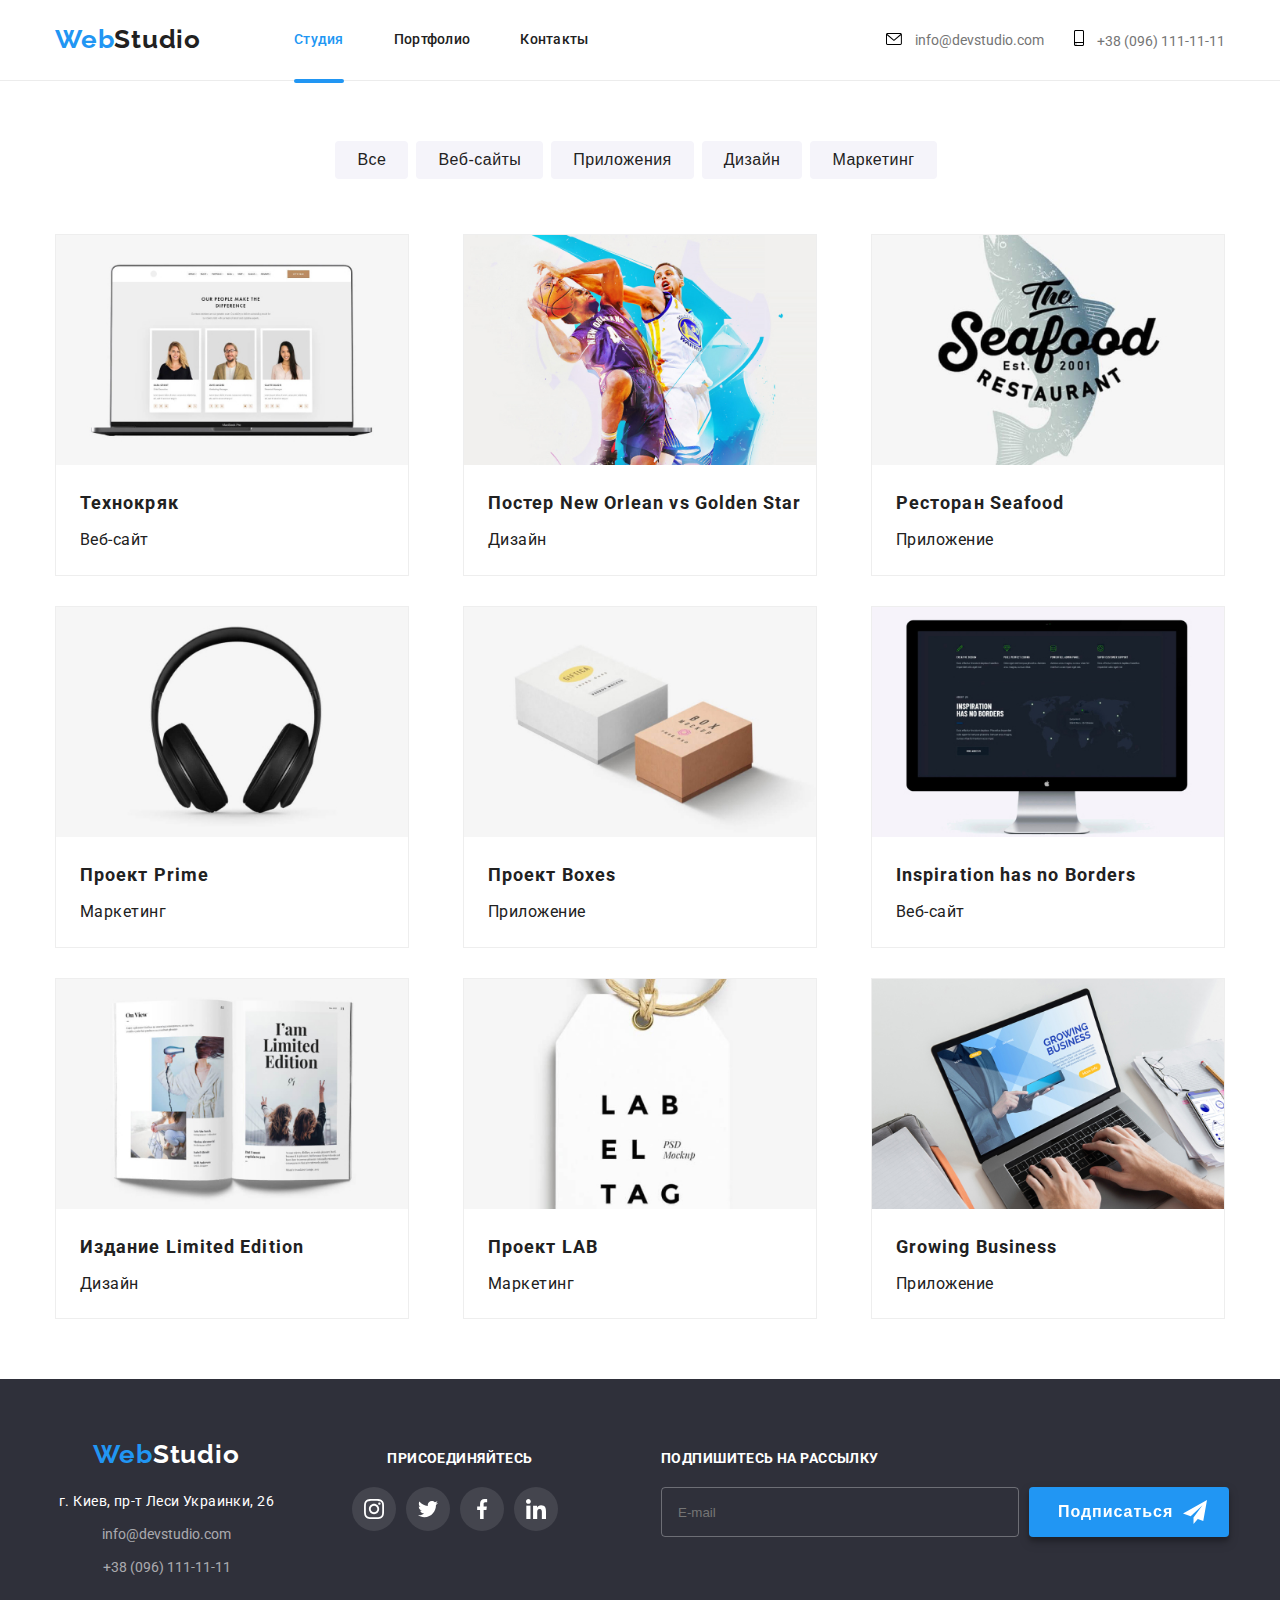
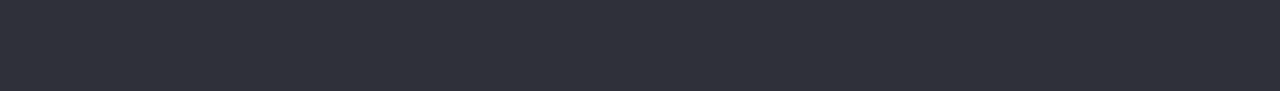
==== commit 9aa86ec5: "Готовая рабочая версия" ====
--- a/portfolio.html
+++ b/portfolio.html
@@ -19,43 +19,60 @@
       <div class="container header">
         <nav class="nav">
           <a href="./index.html" class="logo"> Web<span class="header-logo">Studio </span> </a>
+          <ul class="site-nav list">
+            <li class="nav-item"><a href="./index.html" class="link active">Студия</a></li>
+            <li class="nav-item"><a href="./portfolio.html" class="link">Портфолио</a></li>
+            <li class="nav-item"><a href="#contacts" class="link">Контакты</a></li>
+          </ul>
+        </nav>
+        <ul class="auth-site list">
+          <li class="auth-item">
+            <div class="auth-block">
+              <a href="mailto:info@devstudio.com" class="auth-block-link">
+                <svg class="auth-icon" width="16" height="12">
+                  <use href="./images/sprite.svg#mail"></use>
+                </svg>
+                info@devstudio.com
+              </a>
+            </div>
+          </li>
+          <li class="auth-item">
+            <div class="auth-block">
+              <a href="tel:+380961111111" class="auth-block-link">
+                <svg class="auth-icon" width="10" height="16">
+                  <use href="./images/sprite.svg#smartphone"></use>
+                </svg>
+                +38 (096) 111-11-11
+              </a>
+            </div>
+          </li>
+        </ul>
             <button class="mobile-open-btn" data-menu-button>
                 <svg class="mobile-open-icon">
                     <use href="./images/sprite.svg#burger"></use>
                 </svg>
             </button>
-            <!-- <button class="modal-btn" type="button" data-menu-open></button> -->
          <div class="mobile-menu" data-menu>
             <button class="mobile-menu-close-btn" data-menu-close>
                 <svg class="mobile-menu-close-icon">
                     <use href="./images/sprite.svg#burger-close"></use>
-                </svg>
+                </svg> 
               </button>
-              <ul class="site-nav list">
+              <ul class="burger-site-nav list">
                 <li class="nav-item"><a href="./index.html" class="link active">Студия</a></li>
                 <li class="nav-item"><a href="./portfolio.html" class="link">Портфолио</a></li>
                 <li class="nav-item"><a href="#contacts" class="link">Контакты</a></li>
               </ul>
-              <ul class="auth-site list">
-                <li class="auth-item">
-                  <div class="auth-block">
+              <ul class="burger-auth-site list">
+                <li class="burger-auth-item">
                     <a href="mailto:info@devstudio.com" class="auth-mail">
-                      <svg class="auth-icon" width="16" height="12">
-                        <use href="./images/sprite.svg#mail"></use>
-                      </svg>
                       info@devstudio.com
                     </a>
-                  </div>
-                </li>
-                <li class="auth-item">
-                  <div class="auth-block">
+                </li>
+                <li class="burger-auth-item">
                     <a href="tel:+380961111111" class="auth-tel">
-                      <svg class="auth-icon" width="10" height="16">
-                        <use href="./images/sprite.svg#smartphone"></use>
-                      </svg>
                       +38 (096) 111-11-11
                     </a>
-                  </div>
                 </li>
               </ul>
               <div class="social-list-burger">
@@ -141,7 +158,21 @@
         <ul class="ul-project">
           <li class="project-list">
             <div class="project-info">
-            <img src="images/portfolio/project-mobile@1x.jpg"  alt="Технокряк" />
+                <picture>
+                  <source
+                  srcset="images/portfolio/project-mobile@1x.jpg 1x, images/portfolio/project-mobile@2x.jpg 2x"
+                  media="" type="image/webp">
+                  <source>
+                  <source
+                  srcset="images/portfolio/project-tablet@1x.jpg 1x, images/portfolio/project-tablet@2x.jpg 2x"
+                  media="(min-width: 780px)" type="image/webp">
+                  <source>
+                  <source
+                  srcset="images/portfolio/project-desktop@1x.jpg 1x, images/portfolio/project-desktop@2x.jpg 2x"
+                  media="(min-width: 1200px)" type="image/webp">
+                  <source>
+                  <img src="images/portfolio/project-mobile@1x.jpg"  alt="Технокряк" />
+                </picture>
               <p class="project-text">Технокряк это современная площадка распространения коронавируса. Компании используют эту платформу для цифрового шпионажа и атак на защищённые сервера конкурентов.</p>
              </div>
               <h2 class="project-name">Технокряк</h2>
@@ -149,7 +180,21 @@
           </li>
           <li class="project-list">
             <div class="project-info">
-            <img src="./images/portfolio/project1-mobile@1x.jpg"  alt="Постер New Orlean vs Golden Star"/>
+                <picture>
+                  <source
+                  srcset="images/portfolio/project1-mobile@1x.jpg 1x, images/portfolio/project1-mobile@2x.jpg 2x"
+                  media="" type="image/webp">
+                  <source>
+                  <source
+                  srcset="images/portfolio/project1-tablet@1x.jpg 1x, images/portfolio/project1-tablet@2x.jpg 2x"
+                  media="(min-width: 780px)" type="image/webp">
+                  <source>
+                  <source
+                  srcset="images/portfolio/project1-desktop@1x.jpg 1x, images/portfolio/project1-desktop@2x.jpg 2x"
+                  media="(min-width: 1200px)" type="image/webp">
+                  <source>
+                  <img src="./images/portfolio/project1-mobile@1x.jpg"  alt="Постер New Orlean vs Golden Star"/>
+                </picture>
             <p class="project-text">Технокряк это современная площадка распространения коронавируса. Компании используют эту платформу для цифрового шпионажа и атак на защищённые сервера конкурентов.</p>
             </div>
               <h2 class="project-name">Постер New Orlean vs Golden Star</h2>
@@ -157,7 +202,21 @@
           </li>
           <li class="project-list">
             <div class="project-info">
-            <img src="./images/portfolio/project2-mobile@1x.jpg"  alt="Ресторан Seafood" />
+                <picture>
+                  <source
+                  srcset="images/portfolio/project2-mobile@1x.jpg 1x, images/portfolio/project2-mobile@2x.jpg 2x"
+                  media="" type="image/webp">
+                  <source>
+                  <source
+                  srcset="images/portfolio/project2-tablet@1x.jpg 1x, images/portfolio/project2-tablet@2x.jpg 2x"
+                  media="(min-width: 780px)" type="image/webp">
+                  <source>
+                  <source
+                  srcset="images/portfolio/project2-desktop@1x.jpg 1x, images/portfolio/project2-desktop@2x.jpg 2x"
+                  media="(min-width: 1200px)" type="image/webp">
+                  <source>
+                  <img src="./images/portfolio/project2-mobile@1x.jpg"  alt="Ресторан Seafood" />
+                </picture>
             <p class="project-text">Технокряк это современная площадка распространения коронавируса. Компании используют эту платформу для цифрового шпионажа и атак на защищённые сервера конкурентов.</p>
           </div> 
             <h2 class="project-name">Ресторан Seafood</h2>
@@ -165,7 +224,21 @@
           </li>
           <li class="project-list">
             <div class="project-info">
-            <img src="./images/portfolio/project3-mobile@1x.jpg"  alt="Проект Prime" />
+                <picture>
+                  <source
+                  srcset="images/portfolio/project3-mobile@1x.jpg 1x, images/portfolio/project3-mobile@2x.jpg 2x"
+                  media="" type="image/webp">
+                  <source>
+                  <source
+                  srcset="images/portfolio/project3-tablet@1x.jpg 1x, images/portfolio/project3-tablet@2x.jpg 2x"
+                  media="(min-width: 780px)" type="image/webp">
+                  <source>
+                  <source
+                  srcset="images/portfolio/project3-desktop@1x.jpg 1x, images/portfolio/project3-desktop@2x.jpg 2x"
+                  media="(min-width: 1200px)" type="image/webp">
+                  <source>
+                  <img src="./images/portfolio/project3-mobile@1x.jpg"  alt="Проект Prime" />
+                </picture>
               <p class="project-text">Технокряк это современная площадка распространения коронавируса. Компании используют эту платформу для цифрового шпионажа и атак на защищённые сервера конкурентов.</p>
           </div>
             <h2 class="project-name">Проект Prime</h2>
@@ -173,7 +246,21 @@
           </li>
           <li class="project-list">
             <div class="project-info">
-            <img src="./images/portfolio/project4-mobile@1x.jpg"  alt="Проект Boxes" />
+                <picture>
+                  <source
+                  srcset="images/portfolio/project4-mobile@1x.jpg 1x, images/portfolio/project4-mobile@2x.jpg 2x"
+                  media="" type="image/webp">
+                  <source>
+                  <source
+                  srcset="images/portfolio/project4-tablet@1x.jpg 1x, images/portfolio/project4-tablet@2x.jpg 2x"
+                  media="(min-width: 780px)" type="image/webp">
+                  <source>
+                  <source
+                  srcset="images/portfolio/project4-desktop@1x.jpg 1x, images/portfolio/project4-desktop@2x.jpg 2x"
+                  media="(min-width: 1200px)" type="image/webp">
+                  <source>
+                  <img src="./images/portfolio/project4-mobile@1x.jpg"  alt="Проект Boxes" />
+                </picture>
               <p class="project-text">Технокряк это современная площадка распространения коронавируса. Компании используют эту платформу для цифрового шпионажа и атак на защищённые сервера конкурентов.</p>
           </div>
             <h2 class="project-name">Проект Boxes</h2>
@@ -181,7 +268,21 @@
           </li>
           <li class="project-list">
             <div class="project-info">
-            <img src="./images/portfolio/project5-mobile@1x.jpg"  alt="Inspiration has no Borders" />
+                <picture>
+                  <source
+                  srcset="images/portfolio/project5-mobile@1x.jpg 1x, images/portfolio/project5-mobile@2x.jpg 2x"
+                  media="" type="image/webp">
+                  <source>
+                  <source
+                  srcset="images/portfolio/project5-tablet@1x.jpg 1x, images/portfolio/project5-tablet@2x.jpg 2x"
+                  media="(min-width: 780px)" type="image/webp">
+                  <source>
+                  <source
+                  srcset="images/portfolio/project5-desktop@1x.jpg 1x, images/portfolio/project5-desktop@2x.jpg 2x"
+                  media="(min-width: 1200px)" type="image/webp">
+                  <source>
+                  <img src="./images/portfolio/project5-mobile@1x.jpg"  alt="Inspiration has no Borders" />
+                </picture>
               <p class="project-text">Технокряк это современная площадка распространения коронавируса. Компании используют эту платформу для цифрового шпионажа и атак на защищённые сервера конкурентов.</p>
           </div>
             <h2 class="project-name">Inspiration has no Borders</h2>
@@ -189,7 +290,21 @@
           </li>
           <li class="project-list">
            <div class="project-info">
-            <img src="./images/portfolio/project6-mobile@1x.jpg"  alt="Издание Limited Edition" />
+                <picture>
+                  <source
+                  srcset="images/portfolio/project6-mobile@1x.jpg 1x, images/portfolio/project6-mobile@2x.jpg 2x"
+                  media="" type="image/webp">
+                  <source>
+                  <source
+                  srcset="images/portfolio/project6-tablet@1x.jpg 1x, images/portfolio/project6-tablet@2x.jpg 2x"
+                  media="(min-width: 780px)" type="image/webp">
+                  <source>
+                  <source
+                  srcset="images/portfolio/project6-desktop@1x.jpg 1x, images/portfolio/project6-desktop@2x.jpg 2x"
+                  media="(min-width: 1200px)" type="image/webp">
+                  <source>
+                  <img src="./images/portfolio/project6-mobile@1x.jpg"  alt="Издание Limited Edition" />
+                </picture>
               <p class="project-text">Технокряк это современная площадка распространения коронавируса. Компании используют эту платформу для цифрового шпионажа и атак на защищённые сервера конкурентов.</p>
           </div>
             <h2 class="project-name">Издание Limited Edition</h2>
@@ -197,7 +312,21 @@
           </li>
           <li class="project-list">
             <div class="project-info">
-            <img src="./images/portfolio/project7-mobile@1x.jpg"  alt="Проект LAB" />
+                <picture>
+                  <source
+                  srcset="images/portfolio/project7-mobile@1x.jpg 1x, images/portfolio/project7-mobile@2x.jpg 2x"
+                  media="" type="image/webp">
+                  <source>
+                  <source
+                  srcset="images/portfolio/project7-tablet@1x.jpg 1x, images/portfolio/project7-tablet@2x.jpg 2x"
+                  media="(min-width: 780px)" type="image/webp">
+                  <source>
+                  <source
+                  srcset="images/portfolio/project7-desktop@1x.jpg 1x, images/portfolio/project7-desktop@2x.jpg 2x"
+                  media="(min-width: 1200px)" type="image/webp">
+                  <source>
+                  <img src="./images/portfolio/project7-mobile@1x.jpg"  alt="Проект LAB" />
+                </picture>
               <p class="project-text">Технокряк это современная площадка распространения коронавируса. Компании используют эту платформу для цифрового шпионажа и атак на защищённые сервера конкурентов.</p>
           </div>
             <h2 class="project-name">Проект LAB</h2>
@@ -205,7 +334,21 @@
           </li>
           <li class="project-list">
             <div class="project-info">
-            <img src="./images/portfolio/project8-mobile@1x.jpg"  alt="Growing Business" />
+                <picture>
+                  <source
+                  srcset="images/portfolio/project8-mobile@1x.jpg 1x, images/portfolio/project8-mobile@2x.jpg 2x"
+                  media="" type="image/webp">
+                  <source>
+                  <source
+                  srcset="images/portfolio/project8-tablet@1x.jpg 1x, images/portfolio/project8-tablet@2x.jpg 2x"
+                  media="(min-width: 780px)" type="image/webp">
+                  <source>
+                  <source
+                  srcset="images/portfolio/project8-desktop@1x.jpg 1x, images/portfolio/project8-desktop@2x.jpg 2x"
+                  media="(min-width: 1200px)" type="image/webp">
+                  <source>
+                  <img src="./images/portfolio/project8-mobile@1x.jpg"  alt="Growing Business" />
+                </picture>
               <p class="project-text">Технокряк это современная площадка распространения коронавируса. Компании используют эту платформу для цифрового шпионажа и атак на защищённые сервера конкурентов.</p>
           </div>
             <h2 class="project-name">Growing Business</h2>
--- a/css/main.min.css
+++ b/css/main.min.css
@@ -1,2 +1,2 @@
-:root{--primary-text-color: #212121;--primary-white-color: #ffffff;--title-text-color: #757575;--accent-text-color: #2196f3;--secondary-background-color: #f5f4fa;--hero-background-color: #2f303a}*{padding:0px}ul{list-style:none}a{text-decoration:none}header{border-bottom:1px solid #ececec}p{margin:0;padding:0}body{margin:0px;background-color:var(--primary-white-color);color:var(--primary-text-color);font-family:'Roboto', sans-serif;font-size:14px;font-weight:400}footer{font-size:14px}.container{margin-left:auto;margin-right:auto;max-width:100%;padding:0 15px 0 15px;text-align:center}.visually-hidden{position:absolute !important;clip:rect(1px 1px 1px 1px);clip:rect(1px, 1px, 1px, 1px);padding:0 !important;border:0 !important;height:1px !important;width:1px !important;overflow:hidden}.button{background-color:var(--secondary-background-color);color:var(--primary-text-color);cursor:pointer;display:inline-block;filter:drop-shadow(0px 4px 4px rgba(0,0,0,0.25))}.link{display:flex;justify-content:space-around;width:100%}.header-page{position:relative;width:100%;top:10px;left:0;transition:0.5s}.header-logo{color:var(--primary-text-color)}.logo{color:var(--accent-text-color);font-family:'Raleway', sans-serif;font-size:26px;line-height:1.19;letter-spacing:0.03em;font-weight:700}.auth-site .link{color:var(--title-text-color);font-weight:500;line-height:1.14;letter-spacing:0.02em}.auth-item:not(:last-child){margin-right:50px}.auth-site.list{display:flex;flex-direction:column-reverse;margin:0;text-align:left}.auth-site .auth-block-link:hover,.auth-site .auth-block-link:focus{transition:all 0.25s cubic-bezier(0.4, 0, 0.2, 1);color:var(--accent-text-color)}.auth-block-link{color:var(--title-text-color)}.auth-block-link:focus .auth-icon,.auth-block-link:hover .auth-icon{transition:all 0.25s cubic-bezier(0.4, 0, 0.2, 1);color:var(--accent-text-color);fill:var(--accent-text-color)}.nav{display:flex;justify-content:space-between;align-items:center;padding:16px 0 16px 0}.nav-item:not(:last-child){padding-bottom:35px}.site-nav{display:flex;flex-direction:column;align-items:flex-start}.site-nav .link{color:var(--primary-text-color);font-weight:500;font-size:40px;line-height:1.17;letter-spacing:0.02em;display:block}.site-nav .active{color:var(--accent-text-color);font-weight:500;line-height:1.14;letter-spacing:0.02em;position:relative}.site-nav .link:hover,.site-nav .link:focus{transition:all 0.25s cubic-bezier(0.4, 0, 0.2, 1);color:var(--accent-text-color)}.site-nav.list{margin:0;margin-bottom:302px}.mobile-open-btn{padding:0;border:none;background-color:transparent}.mobile-open-icon{width:40px;height:40px;fill:#000000}.mobile-menu{z-index:10;position:fixed;width:100%;max-width:480px;height:100vh;top:0;left:50%;background-color:#ffffff;padding:48px 40px;transition:all 250ms linear;transform:translateX(-50%) translateY(-100%);box-sizing:border-box}.is-open{transform:translateX(-50%) translateY(0%)}.mobile-menu-close-btn{position:absolute;top:10px;right:15px;padding:0;border:none;background-color:transparent}.mobile-menu-close-icon{width:40px;height:40px}.mobile-menu-list{display:flex}.social-burger{display:flex;margin:0;position:fixed;bottom:48px;left:40px}.social-list-burger{margin:0;position:fixed;bottom:20px}.social-list-burger-link{font-weight:500;font-size:18px;line-height:1.22;letter-spacing:0.02em;color:var(--accent-text-color)}.social-list-burger-item:not(:last-child){border-right:1px solid rgba(33,33,33,0.2);padding-right:10px}.social-list-burger-item:not(:first-child){padding-left:10px}.auth-site.list{position:fixed;bottom:134px}.auth-mail{font-weight:500;font-size:24px;line-height:1.16;letter-spacing:0.02em;color:var(--title-text-color);margin-top:30px}.auth-tel{font-weight:500;font-size:34px;line-height:1.17;letter-spacing:0.02em;color:var(--accent-text-color)}.auth-block{margin-top:32px}@media screen and (min-width: 480px) and (max-width: 768px){.mobile-open-btn{display:none}}.section.hero{background-color:var(--hero-background-color);text-align:center;color:var(--primary-white-color);margin-bottom:94px;background-image:url("../images/hero/studio-background.jpg");background-repeat:no-repeat;background-size:cover}.hero{background:rgba(47,48,58,0.4)}.hero-title{padding-top:200px;margin:0 auto;margin-bottom:30px;max-width:696px;font-weight:900;font-size:44px;line-height:1.36;letter-spacing:0.06em;text-transform:uppercase;text-shadow:0px 4px 4px rgba(0,0,0,0.25)}.auth-block{display:flex}.button.primary{min-width:200px;min-height:50px;text-align:center;margin-bottom:200px;background-color:var(--accent-text-color);color:var(--primary-white-color);font-weight:700;font-size:16px;line-height:1.88;letter-spacing:0.06em;border:none;box-shadow:0px 4px 4px rgba(0,0,0,0.15);border-radius:4px}.backdrop{position:fixed;top:0;left:0;width:100%;height:100%;background:rgba(0,0,0,0.2);box-shadow:0px 1px 3px rgba(0,0,0,0.12),0px 1px 1px rgba(0,0,0,0.14),0px 2px 1px rgba(0,0,0,0.2);border-radius:4px}.backdrop.is-hidden{opacity:0;pointer-events:none}.modal{position:absolute;top:50%;left:50%;transform:translate(-50%, -50%);width:528px;height:581px;background-color:var(--primary-white-color)}.modal-svg{width:11px;height:11px}.close{position:absolute;border:none;outline:none;width:30px;height:30px;display:flex;justify-content:center;align-items:center;top:8px;right:8px;cursor:pointer;background:var(--secondary-background-color);border:1px solid rgba(0,0,0,0.1);border-radius:50%}.sighup-term{display:flex;align-items:center}.signup-form-term-desc{position:relative;padding-left:8px;cursor:pointer}.signup-form-term-desc::before{content:'';top:0;left:-20px;width:15px;height:15px;border:2px solid var(--primary-text-color)}.signup-form-term:checked+.signup-form-term-desc::before{border-color:var(--accent-text-color);background:var(--accent-text-color) url(../images/Vector.svg) no-repeat center center}.advantage{padding-top:60px;margin:0}.advantage-title{margin-top:30px;margin-bottom:10px;font-weight:700;font-size:14px;line-height:1.14;text-align:center;letter-spacing:0.03em;text-transform:uppercase}.advantage-text{display:block;margin:0 auto;font-weight:400;font-size:14px;line-height:1.71;letter-spacing:0.03em;text-align:left}.advantage-text:not(:last-child){margin-bottom:30px}.advantage-list:last-child{padding-bottom:60px}.icon-background{display:flex;justify-content:center;padding:25px 0 25px 0;background-color:var(--secondary-background-color);border-radius:4px}.icon-background .svg-icon{width:65px;height:70px}.section.works{display:none}.section-team{background-color:var(--secondary-background-color);margin-top:0px}.section-team-title{text-align:center;margin:0;margin-bottom:30px;padding-top:60px}.team-item{display:flex;flex-direction:column;justify-content:center;align-items:center}.team-list{padding-bottom:60px;margin-bottom:0}.team-item:not(:last-child){margin-bottom:30px}.team-person{max-width:100%}.team-item{background-color:var(--primary-white-color);box-shadow:0px 1px 3px rgba(0,0,0,0.12),0px 1px 1px rgba(0,0,0,0.14),0px 2px 1px rgba(0,0,0,0.2);border-radius:0px 0px 4px 4px;text-align:center}.team>img{margin-bottom:30px;display:block}.section-team{background-color:var(--secondary-background-color)}.section-advantage-title{font-weight:500;font-size:16px;font-style:normal;line-height:0.85;letter-spacing:0.03em;margin-top:0px;margin-bottom:10px}.social-list{display:flex;justify-content:center}.social-list-link{display:flex;justify-content:center;align-items:center;width:44px;height:44px;border-radius:50%}.social-list-icon{width:20px;height:20px;fill:#afb1b8}.social-list .list{margin-top:16px;padding-bottom:30px}.social-list-link:focus,.social-list-link:hover{transition:all 0.25s cubic-bezier(0.4, 0, 0.2, 1);background-color:var(--accent-text-color)}.social-list-link:focus .social-list-icon,.social-list-link:hover .social-list-icon{transition:all 0.25s cubic-bezier(0.4, 0, 0.2, 1);fill:var(--primary-white-color)}.partner-list{display:block;column-count:2;margin:0;padding-bottom:60px}.partner-list .partner-list-link{display:flex;justify-content:center;align-items:center;width:auto;height:90px}.partner-list-icon{fill:#afb1b8}.partner-list-item{border:1px solid #afb1b8;box-sizing:border-box;border-radius:4px}.partner-list-item:hover .partner-list-icon,.partner-list-item:focus .partner-list-icon{transition:all 0.25s cubic-bezier(0.4, 0, 0.2, 1);fill:var(--accent-text-color)}.partner-list-item:hover,.partner-list-item:focus{transition:all 0.25s cubic-bezier(0.4, 0, 0.2, 1);border-color:var(--accent-text-color)}.partner-list-item{max-width:210px}.partner-list-item:not(:nth-child(3n)){margin-bottom:10px}.section-partner-title{margin-top:0;padding-top:60px}.footer-list-link{display:block;text-align:center}.footer-list-link .footer-list-icon{display:inline-block;margin-left:auto;margin-right:auto}.footer{background-color:var(--hero-background-color)}.footer-logo{color:var(--primary-white-color)}.footer .logo{padding-top:60px;margin-bottom:20px;display:block}.contact>p{color:var(--primary-white-color);font-style:normal;line-height:1.71;letter-spacing:0.03em;margin:0px;margin-bottom:9px}.contacts>a{margin-bottom:9px}.contacts.footer{margin-bottom:60px}.footer-list.list{display:flex;justify-content:center;max-width:100%;margin:0;margin-bottom:60px}.footer-list-icon{width:20px;height:20px;fill:var(--primary-white-color)}.footer-list-title{display:flex;justify-content:center;margin-bottom:20px;width:100%;font-weight:700;line-height:1.14;letter-spacing:0.03em;text-transform:uppercase;color:var(--primary-white-color)}.footer-list-link{display:flex;justify-content:center;align-items:center;width:44px;height:44px;border-radius:50%;background-color:rgba(255,255,255,0.1);margin-right:10px}.footer-list-link:focus,.footer-list-link:hover{transition:all 0.25s cubic-bezier(0.4, 0, 0.2, 1);background-color:var(--accent-text-color)}.footer-list-link:focus .footer-list-icon,.footer-list-link:hover .footer-list-icon{transition:all 0.25s cubic-bezier(0.4, 0, 0.2, 1);fill:var(--primary-white-color)}.subscribe-form-input{width:100%;height:50px;box-sizing:border-box;border:1px solid rgba(255,255,255,0.3);border-radius:4px;background:none;margin-bottom:20px;padding:12px 16px}.subscribe-list-title{display:block;margin-bottom:20px;width:100%;font-weight:700;line-height:1.14;letter-spacing:0.03em;text-transform:uppercase;color:var(--primary-white-color)}.button.subscribe{max-width:200px;max-height:50px;width:100%;height:100vh;text-align:left;padding-left:29px;background-color:var(--accent-text-color);color:var(--primary-white-color);font-weight:700;font-size:16px;line-height:1.88;letter-spacing:0.06em;border:none;box-shadow:0px 4px 4px rgba(0,0,0,0.15);border-radius:4px}.button.subscribe .subscribe-icon{position:absolute;padding-left:10px;top:50%;transform:translateY(-50%);width:24px;height:24px}.contacts>p{color:var(--primary-white-color);font-style:normal;line-height:1.71;letter-spacing:0.03em;margin:0px;margin-bottom:9px}.contacts .link{font-style:normal;line-height:1.71;color:rgba(255,255,255,0.6);display:block}.contacts .link:hover,.contacts.link:focus{transition:all 0.25s cubic-bezier(0.4, 0, 0.2, 1);color:var(--accent-text-color)}.subscribe-social{padding-bottom:60px}.modal{color:var(--title-text-color)}.signup-heading{color:var(--primary-text-color);margin:0;margin-bottom:10px}.close{background:none}.close:hover{fill:var(--accent-text-color)}.signup-form{display:flex;flex-direction:column;padding:40px}.signup-textarea{border:1px solid rgba(33,33,33,0.2);box-sizing:border-box;border-radius:4px}.signup-form-input{width:100%;height:40px;border:1px solid rgba(33,33,33,0.2);box-sizing:border-box;border-radius:4px;transition:border-color 250ms linear;padding-left:42px}.signup-form-input-wrapper{display:block;position:relative;margin-top:4px;margin-bottom:10px}.modal-icon{position:absolute;display:block;top:50%;left:15px;transform:translateY(-50%);width:18px;height:18px;transition:background-color 250ms linear}.signup-form-input:focus{outline:none;border-color:var(--accent-text-color)}.signup-form-input:focus+.modal-icon{fill:var(--accent-text-color);border-color:var(--accent-text-color)}.signup-textarea{width:100%;height:120px;border:1px solid rgba(33,33,33,0.2);border-radius:4px;padding:12px 16px;resize:none;margin-top:4px;margin-bottom:20px;transition:border-color 250ms linear}.signup-textarea:focus{outline:none;border-color:var(--accent-text-color)}.signup-form-term-desc{display:flex;justify-content:center;align-items:center;line-height:1.71;letter-spacing:0.03em}.signup-form-term-desc::before{display:block;content:'';width:16px;height:16px;outline:1px solid #000000;margin-right:10px}.signup-form-term{margin:0;margin-right:8px}.signup-term{display:flex;justify-content:center;align-items:center;margin-bottom:30px}.signup-field{text-align:left}.terms-link{text-decoration:underline}.signup-button{display:block;margin:0 auto;width:200px;height:50px;border-radius:4px;background-color:var(--accent-text-color);color:var(--primary-white-color);cursor:pointer;font-weight:700;font-size:16px;line-height:1.87;letter-spacing:0.06em}.subscribe-icon{position:absolute;padding-left:10px;top:50%;transform:translateY(-50%);width:24px;height:24px}
+:root{--primary-text-color: #212121;--primary-white-color: #ffffff;--title-text-color: #757575;--accent-text-color: #2196f3;--secondary-background-color: #f5f4fa;--hero-background-color: #2f303a}*{padding:0px}ul{list-style:none}a{text-decoration:none}header{border-bottom:1px solid #ececec}p{margin:0;padding:0}body{margin:0px;background-color:var(--primary-white-color);color:var(--primary-text-color);font-family:'Roboto', sans-serif;font-size:14px;font-weight:400}footer{font-size:14px}img{width:100%;height:auto;display:block;max-width:100%}.container{margin:0 auto;max-width:767px;padding:0 15px 0 15px;text-align:center}@media (min-width: 768px){.container{margin:0 auto;max-width:1999px;padding:0 15px 0 15px;text-align:center}}@media (min-width: 1200px){.container{max-width:100%;width:1170px;text-align:center}}.visually-hidden{position:absolute !important;clip:rect(1px 1px 1px 1px);clip:rect(1px, 1px, 1px, 1px);padding:0 !important;border:0 !important;height:1px !important;width:1px !important;overflow:hidden}.button{background-color:var(--secondary-background-color);color:var(--primary-text-color);cursor:pointer;display:inline-block;filter:drop-shadow(0px 4px 4px rgba(0,0,0,0.25))}.link{display:flex;justify-content:space-around;width:100%}.header-page{position:relative;width:100%;top:10px;left:0;transition:0.5s}.header-logo{color:var(--primary-text-color)}.logo{color:var(--accent-text-color);font-family:'Raleway', sans-serif;font-size:26px;line-height:1.19;letter-spacing:0.03em;font-weight:700}.auth-site .link{color:var(--title-text-color);font-weight:500;line-height:1.14;letter-spacing:0.02em}.auth-item:not(:last-child){margin-right:50px}.burger-auth-site.list{display:flex;flex-direction:column-reverse;margin:0;text-align:left}.burger-auth-site .auth-block-link:hover,.burger-auth-site .auth-block-link:focus{transition:all 0.25s cubic-bezier(0.4, 0, 0.2, 1);color:var(--accent-text-color)}.auth-block-link{color:var(--title-text-color)}.auth-block-link:focus .auth-icon,.auth-block-link:hover .auth-icon{transition:all 0.25s cubic-bezier(0.4, 0, 0.2, 1);color:var(--accent-text-color);fill:var(--accent-text-color)}.nav{display:flex;justify-content:space-between;align-items:center;padding:16px 0 16px 0}.nav-item:not(:last-child){padding-bottom:35px}.burger-site-nav{display:flex;flex-direction:column;align-items:flex-start}.burger-site-nav .link{color:var(--primary-text-color);font-weight:500;font-size:40px;line-height:1.17;letter-spacing:0.02em;display:block}.burger-site-nav .active{color:var(--accent-text-color);font-weight:500;line-height:1.14;letter-spacing:0.02em;position:relative}.burger-site-nav .link:hover,.burger-site-nav .link:focus{transition:all 0.25s cubic-bezier(0.4, 0, 0.2, 1);color:var(--accent-text-color)}.burger-site-nav.list{margin:0;margin-bottom:302px}.site-nav{display:none}.auth-site.list{display:none}.mobile-open-btn{position:absolute;top:12px;right:31px}.mobile-menu-close-btn:hover,.mobile-menu-close-btn:focus{fill:var(--accent-text-color)}.mobile-open-icon:hover,.mobile-open-icon:focus{fill:var(--accent-text-color)}@media (min-width: 768px){.header-page{position:relative;width:100%;top:10px;left:0;transition:0.5s}.header-logo{color:var(--primary-text-color)}.container.header{display:flex;align-items:center;align-self:center;min-width:768px}.logo{padding-top:24px;padding-bottom:25px;display:flex;color:var(--accent-text-color);font-family:'Raleway', sans-serif;font-size:26px;line-height:1.19;letter-spacing:0.03em;font-weight:700}.nav{display:flex;align-items:center;align-self:center}.nav .logo{display:flex}.nav-item:not(:last-child){margin-right:50px}.nav-item:not(:last-child){padding-bottom:0px}.nav{padding:0}.site-nav .link{color:var(--primary-text-color);font-weight:500;line-height:1.14;letter-spacing:0.02em;display:block;padding-top:32px;padding-bottom:32px}.site-nav-link{margin-right:50px}.site-nav.list{margin-left:88px;display:flex;align-items:center}.site-nav .active{color:var(--accent-text-color);font-weight:500;line-height:1.14;letter-spacing:0.02em;position:relative}.site-nav .active::before{content:'';position:absolute;left:0;top:calc(100% - 1px);width:100%;height:4px;border-radius:4px;background-color:var(--accent-text-color)}.site-nav .link:hover,.site-nav .link:focus{transition:all 0.25s cubic-bezier(0.4, 0, 0.2, 1);color:var(--accent-text-color)}.list{padding:0px;margin:0px;list-style:none}.auth-icon{margin-right:10px}.auth-site .link{color:var(--title-text-color);font-weight:500;line-height:1.14;letter-spacing:0.02em}.auth-site.list{margin-left:auto;display:flex;justify-content:right}.auth-site .auth-block-link:hover,.auth-site .auth-block-link:focus{transition:all 0.25s cubic-bezier(0.4, 0, 0.2, 1);color:var(--accent-text-color)}.auth-site.list{display:flex;flex-direction:column}.auth-item:not(:first-child){margin-top:10px}.auth-block-link{color:var(--title-text-color)}.auth-block-link:focus .auth-icon,.auth-block-link:hover .auth-icon{transition:all 0.25s cubic-bezier(0.4, 0, 0.2, 1);color:var(--accent-text-color);fill:var(--accent-text-color)}.mobile-open-btn{display:none}.mobile-menu{display:none}}@media (min-width: 1200px){.header-page{position:relative;width:100%;top:10px;left:0;transition:0.5s}.header-logo{color:var(--primary-text-color)}.container.header{display:flex;align-items:center;align-self:center}.logo{padding-top:24px;padding-bottom:25px;display:flex;color:var(--accent-text-color);font-family:'Raleway', sans-serif;font-size:26px;line-height:1.19;letter-spacing:0.03em;font-weight:700}.nav{display:flex;align-items:center;align-self:center}.nav .logo{display:flex}.nav-item:not(:last-child){margin-right:50px}.site-nav .link{color:var(--primary-text-color);font-weight:500;line-height:1.14;letter-spacing:0.02em;display:block;padding-top:32px;padding-bottom:32px}.site-nav-link{margin-right:50px}.site-nav.list{margin-left:93px;display:flex;align-items:center}.site-nav .active{color:var(--accent-text-color);font-weight:500;line-height:1.14;letter-spacing:0.02em;position:relative}.site-nav .active::before{content:'';position:absolute;left:0;top:calc(100% - 1px);width:100%;height:4px;border-radius:4px;background-color:var(--accent-text-color)}.site-nav .link:hover,.site-nav .link:focus{transition:all 0.25s cubic-bezier(0.4, 0, 0.2, 1);color:var(--accent-text-color)}.list{padding:0px;margin:0px;list-style:none}.auth-icon{margin-right:10px}.auth-site .link{color:var(--title-text-color);font-weight:500;line-height:1.14;letter-spacing:0.02em}.auth-site.list{margin-left:auto;display:flex;align-items:center;flex-direction:initial}.auth-site .auth-block-link:hover,.auth-site .auth-block-link:focus{transition:all 0.25s cubic-bezier(0.4, 0, 0.2, 1);color:var(--accent-text-color)}.auth-item:not(:first-child){margin-top:0}.auth-item:not(:first-child){margin-left:30px}.auth-item:not(:last-child){margin-right:0}.auth-block-link{color:var(--title-text-color)}.auth-block-link:focus .auth-icon,.auth-block-link:hover .auth-icon{transition:all 0.25s cubic-bezier(0.4, 0, 0.2, 1);color:var(--accent-text-color);fill:var(--accent-text-color)}.mobile-open-btn{display:none}.mobile-menu{display:none}}@media screen and (max-width: 767px){.mobile-open-btn{padding:0;border:none;background-color:transparent}.mobile-open-icon{width:40px;height:40px;fill:#000000}.mobile-menu{z-index:10;position:fixed;width:100%;max-width:480px;height:100vh;top:0;left:50%;background-color:#ffffff;padding:48px 40px;transition:all 250ms linear;transform:translateX(-50%) translateY(-100%);box-sizing:border-box}.is-open{transform:translateX(-50%) translateY(0%)}.mobile-menu-close-btn{position:absolute;top:10px;right:15px;padding:0;border:none;background-color:transparent}.mobile-menu-close-icon{width:40px;height:40px}.mobile-menu-list{display:flex}.social-burger{display:flex;margin:0;position:fixed;bottom:48px;left:40px}.social-list-burger{margin:0;position:fixed;bottom:20px}.social-list-burger-link{font-weight:500;font-size:18px;line-height:1.22;letter-spacing:0.02em;color:var(--accent-text-color)}.social-list-burger-item:not(:last-child){border-right:1px solid rgba(33,33,33,0.2);padding-right:10px}.social-list-burger-item:not(:first-child){padding-left:10px}.burger-auth-site.list{position:fixed;bottom:134px}.burger-auth-item:not(:first-child){margin-bottom:30px}.auth-mail{font-weight:500;font-size:24px;line-height:1.16;letter-spacing:0.02em;color:var(--title-text-color)}.auth-tel{font-weight:500;font-size:34px;line-height:1.17;letter-spacing:0.02em;color:var(--accent-text-color);margin-top:30px}.auth-block{margin-top:32px}}.section.hero{background-color:var(--hero-background-color);text-align:center;color:var(--primary-white-color);background-image:url("../images/hero/studio-background-mobile@1x.jpg");background-repeat:no-repeat;background-size:cover;background-position:center}.hero{background:rgba(47,48,58,0.4);padding:118px 60px 118px 60px}.hero-title{margin-top:0;font-weight:900;font-size:26px;line-height:1.61;letter-spacing:0.06em;text-transform:uppercase;text-shadow:0px 4px 4px rgba(0,0,0,0.25)}.auth-block{display:flex}.button.primary{min-width:200px;min-height:50px;text-align:center;background-color:var(--accent-text-color);color:var(--primary-white-color);font-weight:700;font-size:16px;line-height:1.88;letter-spacing:0.06em;border:none;box-shadow:0px 4px 4px rgba(0,0,0,0.15);border-radius:4px}.backdrop{position:fixed;top:0;left:0;width:100%;height:100%;background:rgba(0,0,0,0.2);box-shadow:0px 1px 3px rgba(0,0,0,0.12),0px 1px 1px rgba(0,0,0,0.14),0px 2px 1px rgba(0,0,0,0.2);border-radius:4px}.backdrop.is-hidden{opacity:0;pointer-events:none}.modal{position:absolute;top:50%;left:50%;transform:translate(-50%, -50%);width:95%;height:95%;background-color:var(--primary-white-color)}.modal-svg{width:11px;height:11px}.close{position:absolute;border:none;outline:none;width:30px;height:30px;display:flex;justify-content:center;align-items:center;top:8px;right:8px;cursor:pointer;background:var(--secondary-background-color);border:1px solid rgba(0,0,0,0.1);border-radius:50%}.sighup-term{display:flex;align-items:center}.signup-form-term-desc{position:relative;padding-left:8px;cursor:pointer}.signup-form-term-desc::before{content:'';top:0;left:-20px;width:15px;height:15px;border:2px solid var(--primary-text-color)}.signup-form-term:checked+.signup-form-term-desc::before{border-color:var(--accent-text-color);background:var(--accent-text-color) url(../images/Vector.svg) no-repeat center center}@media (min-width: 768px){.section.hero{background-color:var(--hero-background-color);text-align:center;color:var(--primary-white-color);background-image:url("../images/hero/studio-background-tablet@1x.jpg");background-repeat:no-repeat;background-size:cover;background-position:center}.hero{background:rgba(47,48,58,0.4);padding:118px 60px 118px 60px}.hero-title{margin-top:0;font-weight:900;font-size:26px;line-height:1.61;max-width:360px;margin:auto;margin-bottom:30px;letter-spacing:0.06em;text-transform:uppercase;text-shadow:0px 4px 4px rgba(0,0,0,0.25)}.auth-block{display:flex}.button.primary{min-width:200px;min-height:50px;text-align:center;background-color:var(--accent-text-color);color:var(--primary-white-color);font-weight:700;font-size:16px;line-height:1.88;letter-spacing:0.06em;border:none;box-shadow:0px 4px 4px rgba(0,0,0,0.15);border-radius:4px}.backdrop{position:fixed;top:0;left:0;width:100%;height:100%;background:rgba(0,0,0,0.2);box-shadow:0px 1px 3px rgba(0,0,0,0.12),0px 1px 1px rgba(0,0,0,0.14),0px 2px 1px rgba(0,0,0,0.2);border-radius:4px}.backdrop.is-hidden{opacity:0;pointer-events:none}.modal{position:absolute;top:50%;left:50%;transform:translate(-50%, -50%);width:528px;height:581px;background-color:var(--primary-white-color)}.modal-svg{width:11px;height:11px}.close{position:absolute;border:none;outline:none;width:30px;height:30px;display:flex;justify-content:center;align-items:center;top:8px;right:8px;cursor:pointer;background:var(--secondary-background-color);border:1px solid rgba(0,0,0,0.1);border-radius:50%}.sighup-term{display:flex;align-items:center}.signup-form-term-desc{position:relative;padding-left:8px;cursor:pointer}.signup-form-term-desc::before{content:'';top:0;left:-20px;width:15px;height:15px;border:2px solid var(--primary-text-color)}.signup-form-term:checked+.signup-form-term-desc::before{border-color:var(--accent-text-color);background:var(--accent-text-color) url(../images/Vector.svg) no-repeat center center}}@media (min-width: 1200px){.section.hero{background-color:var(--hero-background-color);text-align:center;color:var(--primary-white-color);background-image:url("../images/hero/studio-background-desktop@1x.jpg");background-repeat:no-repeat;background-size:cover;padding:200px 0px 200px 0px}.hero{background:rgba(47,48,58,0.4)}.hero-title{margin:0 auto;margin-bottom:30px;max-width:696px;font-weight:900;font-size:44px;line-height:1.36;letter-spacing:0.06em;text-transform:uppercase;text-shadow:0px 4px 4px rgba(0,0,0,0.25)}.auth-block{display:flex}.button.primary{min-width:200px;min-height:50px;text-align:center;background-color:var(--accent-text-color);color:var(--primary-white-color);font-weight:700;font-size:16px;line-height:1.88;letter-spacing:0.06em;border:none;box-shadow:0px 4px 4px rgba(0,0,0,0.15);border-radius:4px}.backdrop{position:fixed;top:0;left:0;width:100%;height:100%;background:rgba(0,0,0,0.2);box-shadow:0px 1px 3px rgba(0,0,0,0.12),0px 1px 1px rgba(0,0,0,0.14),0px 2px 1px rgba(0,0,0,0.2);border-radius:4px}.backdrop.is-hidden{opacity:0;pointer-events:none}.modal{position:absolute;top:50%;left:50%;transform:translate(-50%, -50%);width:528px;height:581px;background-color:var(--primary-white-color)}.close{position:absolute;border:none;outline:none;width:30px;height:30px;display:flex;justify-content:center;align-items:center;top:8px;right:8px;cursor:pointer;background:var(--secondary-background-color);border:1px solid rgba(0,0,0,0.1);border-radius:50%}.modal-svg{width:11px;height:11px}.sighup-term{display:flex;align-items:center}.signup-form-term-desc{position:relative;padding-left:8px;cursor:pointer}.signup-form-term-desc::before{content:'';top:0;left:-20px;width:15px;height:15px;border:2px solid var(--primary-text-color)}.signup-form-term:checked+.signup-form-term-desc::before{border-color:var(--accent-text-color);background:var(--accent-text-color) url(../images/Vector.svg) no-repeat center center}}.advantage{padding-top:60px;margin:0}.advantage-title{margin-top:30px;margin-bottom:10px;font-weight:700;font-size:14px;line-height:1.14;text-align:center;letter-spacing:0.03em;text-transform:uppercase}.advantage-text{display:block;margin:0 auto;font-weight:400;font-size:14px;line-height:1.71;letter-spacing:0.03em;text-align:left}.advantage-list:not(:last-child){margin-bottom:30px}.advantage-list:last-child{padding-bottom:60px}.icon-background{display:flex;justify-content:center;padding:25px 0 25px 0;background-color:var(--secondary-background-color);border-radius:4px}.icon-background .svg-icon{width:65px;height:70px}.section.works{display:none}@media (min-width: 768px){.advantage{display:flex;flex-wrap:wrap;padding-top:60px;margin:0;justify-content:space-around;padding-bottom:60px}.advantage-title{margin-top:30px;margin-bottom:10px;font-weight:700;font-size:14px;line-height:1.14;text-align:left;letter-spacing:0.03em;text-transform:uppercase}.advantage-text{display:block;margin:0 auto;font-weight:400;font-size:14px;line-height:1.71;letter-spacing:0.03em;text-align:left;color:var(--title-text-color)}.advantage-list{max-width:46%}.advantage-list{margin:30px 0 0 15px}.icon-background{display:flex;justify-content:center;padding:25px 0 25px 0;background-color:var(--secondary-background-color);border-radius:4px}.icon-background .svg-icon{width:65px;height:70px}.advantage-list:last-child{padding-bottom:0}.advantage-list:not(:last-child){margin-bottom:0}.section.works{display:none}}@media (min-width: 1200px){.advantage{display:flex;text-align:left;justify-content:center;margin:0;flex-wrap:initial;padding:94px 0 94px 0}.advantage-list{margin:0}.advantage-list:not(:last-child){margin-right:30px}.advantage-list:last-child{padding-bottom:0}.advantage-list:not(:last-child){margin-bottom:0}.svg-icon{width:70px;height:70px;background-color:var(--secondary-background-color);border-radius:4px}.advantage-icons-list{background-color:var(--secondary-background-color);border-radius:4px}.advantage-icons-list:not(:last-child){margin-right:30px}.section-title-image{display:flex;margin:0px;justify-content:space-between}.section-team-title{font-size:36px;line-height:1.16;text-align:center;margin-top:0px;margin-bottom:50px}.advantage-info{z-index:-1}.section .works{display:flex;justify-content:center;text-align:center}.container-works{padding-bottom:94px}.works{margin:0;margin-top:50px}.works-title{text-align:center;margin:0;font-size:36px;line-height:1.16;letter-spacing:0.03em}.works-info{position:relative}.works-image:not(:last-child){margin-right:30px}.works-text{position:absolute;display:flex;justify-content:center;align-items:center;bottom:0;width:100%;height:70px;color:var(--primary-white-color);background:rgba(47,48,58,0.8);font-weight:700;font-size:14px;line-height:1.14;letter-spacing:0.03em}.section-advantage{max-width:1170px;justify-content:space-between;margin:0px;display:flex}.section-advantage-title{margin-top:0px;margin-bottom:10px;font-size:14px;font-weight:700;line-height:1.14px;letter-spacing:0.03em}.section-advantage .list-item+.list-item{margin-left:30px}.list-item>p{font-size:14px;line-height:1.71;letter-spacing:0.03em;max-width:270px}.section-title{margin-top:0px;margin-bottom:50px;text-align:center;font-weight:500;font-size:36px;line-height:0.85;letter-spacing:0.03em;color:var(--primary-text-color)}.advantage-image:not(:last-child){margin-right:30px}.section.works{display:initial}}.section-team{background-color:var(--secondary-background-color);margin-top:0px}.section-team-title{text-align:center;margin:0;margin-bottom:30px;padding-top:60px}.team-item{display:flex;flex-direction:column;justify-content:center}.team-list{padding-bottom:60px;margin-bottom:0}.team-person{max-width:100%}.team-item{background-color:var(--primary-white-color);box-shadow:0px 1px 3px rgba(0,0,0,0.12),0px 1px 1px rgba(0,0,0,0.14),0px 2px 1px rgba(0,0,0,0.2);border-radius:0px 0px 4px 4px;text-align:center}.team>img{margin-bottom:30px;display:block}.section-team{background-color:var(--secondary-background-color)}.section-advantage-title{font-weight:500;font-size:16px;font-style:normal;line-height:0.85;letter-spacing:0.03em;margin-top:0px;margin-bottom:10px}.social-list{display:flex;justify-content:center}.social-list-link{display:flex;justify-content:center;align-items:center;width:44px;height:44px;border-radius:50%}.social-list-icon{width:20px;height:20px;fill:#afb1b8}.social-list .list{margin-top:16px;padding-bottom:30px}.social-list-link:focus,.social-list-link:hover{transition:all 0.25s cubic-bezier(0.4, 0, 0.2, 1);background-color:var(--accent-text-color)}.social-list-link:focus .social-list-icon,.social-list-link:hover .social-list-icon{transition:all 0.25s cubic-bezier(0.4, 0, 0.2, 1);fill:var(--primary-white-color)}.team-item:not(:last-child){margin-bottom:30px}@media (min-width: 768px){.section-team{background-color:var(--secondary-background-color);margin-top:0px}.section-team-title{text-align:center;margin:0;margin-bottom:30px;padding-top:60px}.team-list{display:flex;flex-wrap:wrap;padding-bottom:60px;margin:0;justify-content:space-between;margin-top:-30px;margin-left:-30px}.team-person{max-width:100%}.team-item{background-color:var(--primary-white-color);box-shadow:0px 1px 3px rgba(0,0,0,0.12),0px 1px 1px rgba(0,0,0,0.14),0px 2px 1px rgba(0,0,0,0.2);border-radius:0px 0px 4px 4px;text-align:center;width:calc(100% / 2 - 30px);margin-left:30px;margin-top:30px}.team>img{margin-bottom:30px;display:block}.section-advantage-title{font-weight:500;font-size:16px;font-style:normal;line-height:0.85;letter-spacing:0.03em;margin-top:0px;margin-bottom:10px}.social-list{display:flex;justify-content:center}.social-list-link{display:flex;justify-content:center;align-items:center;width:44px;height:44px;border-radius:50%}.social-list-icon{width:20px;height:20px;fill:#afb1b8}.social-list .list{margin-top:16px;padding-bottom:30px}.social-list-link:focus,.social-list-link:hover{transition:all 0.25s cubic-bezier(0.4, 0, 0.2, 1);background-color:var(--accent-text-color)}.social-list-link:focus .social-list-icon,.social-list-link:hover .social-list-icon{transition:all 0.25s cubic-bezier(0.4, 0, 0.2, 1);fill:var(--primary-white-color)}.team-item:not(:last-child){margin-bottom:0}}@media (min-width: 1200px){.section-team{background-color:var(--secondary-background-color);margin-top:0px}.section-team-title{text-align:center;margin:0;margin-bottom:30px;padding-top:60px}.team-list{display:flex;padding-bottom:60px;justify-content:space-between;flex-wrap:initial}.team-person{max-width:100%}.team-item{background-color:var(--primary-white-color);box-shadow:0px 1px 3px rgba(0,0,0,0.12),0px 1px 1px rgba(0,0,0,0.14),0px 2px 1px rgba(0,0,0,0.2);border-radius:0px 0px 4px 4px;text-align:center}.name-person{font-weight:500;font-size:16px;line-height:1.18;text-align:center;letter-spacing:0.03em;color:#212121}.position-person{font-weight:400;font-size:16px;line-height:1.16;text-align:center;letter-spacing:0.03em;color:#757575}.team>img{margin-bottom:30px;display:block}.section-advantage-title{font-weight:500;font-size:16px;font-style:normal;line-height:0.85;letter-spacing:0.03em;margin-top:0px;margin-bottom:10px}.social-list{display:flex;justify-content:center}.social-list-link{display:flex;justify-content:center;align-items:center;width:44px;height:44px;border-radius:50%}.social-list-icon{width:20px;height:20px;fill:#afb1b8}.social-list .list{margin-top:16px;padding-bottom:30px}.social-list-link:focus,.social-list-link:hover{transition:all 0.25s cubic-bezier(0.4, 0, 0.2, 1);background-color:var(--accent-text-color)}.social-list-link:focus .social-list-icon,.social-list-link:hover .social-list-icon{transition:all 0.25s cubic-bezier(0.4, 0, 0.2, 1);fill:var(--primary-white-color)}}.partner-list{display:flex;flex-wrap:wrap;margin:0;padding-bottom:60px;width:100%;justify-content:space-between}.partner-list .partner-list-link{display:flex;justify-content:center;align-items:center;width:auto;height:90px}.partner-list-icon{fill:#afb1b8}.partner-list-item{border:1px solid #afb1b8;box-sizing:border-box;border-radius:4px;width:calc(100% / 2 - 30px);margin-bottom:30px}.partner-list-item:hover .partner-list-icon,.partner-list-item:focus .partner-list-icon{transition:all 0.25s cubic-bezier(0.4, 0, 0.2, 1);fill:var(--accent-text-color)}.partner-list-item:hover,.partner-list-item:focus{transition:all 0.25s cubic-bezier(0.4, 0, 0.2, 1);border-color:var(--accent-text-color)}.section-partner-title{margin-top:0;padding-top:60px;margin-bottom:30px}.partner-list-item:nth-child(n+5){margin-bottom:0}@media (min-width: 768px){.partner-list{display:flex;flex-wrap:wrap;margin:0;padding-bottom:60px}.partner-list .partner-list-link{display:flex;justify-content:center;align-items:center;width:auto;height:90px}.partner-list-icon{fill:#afb1b8}.partner-list-item{border:1px solid #afb1b8;box-sizing:border-box;border-radius:4px;width:calc(100% / 3 - 30px)}.partner-list-item:hover .partner-list-icon,.partner-list-item:focus .partner-list-icon{transition:all 0.25s cubic-bezier(0.4, 0, 0.2, 1);fill:var(--accent-text-color)}.partner-list-item:hover,.partner-list-item:focus{transition:all 0.25s cubic-bezier(0.4, 0, 0.2, 1);border-color:var(--accent-text-color)}.section-partner-title{margin-top:0;padding-top:60px}.partner-list-item:nth-child(2n+1){margin-bottom:30px}.partner-list-item:nth-child(n+4){margin:0}}@media (min-width: 1200px){.partner-list{display:flex;flex-wrap:unset;margin:0;justify-content:space-between}.partner-list .partner-list-link{display:flex;justify-content:center;align-items:center;width:170px;height:90px;padding:auto}.partner-list-icon{fill:#afb1b8;padding:20px}.partner-list-item{border:1px solid #afb1b8;box-sizing:border-box;border-radius:4px;width:unset}.partner-list-item:not(:last-child){margin-right:30px}.partner-list-item:hover .partner-list-icon,.partner-list-item:focus .partner-list-icon{transition:all 0.25s cubic-bezier(0.4, 0, 0.2, 1);fill:var(--accent-text-color)}.partner-list-item:hover,.partner-list-item:focus{transition:all 0.25s cubic-bezier(0.4, 0, 0.2, 1);border-color:var(--accent-text-color)}.section.section-partner-title{font-size:36px;line-height:1.16;text-align:center;margin-top:0px;margin-bottom:50px}.partner-list-item:not(:last-child){margin-right:0px}.partner-list-item{margin-bottom:0}.partner-list-item:nth-child(2n+1){margin-bottom:0}}.footer-list-link{display:block;text-align:center}.footer-list-icon{display:inline-block;margin-left:auto;margin-right:auto}.footer{background-color:var(--hero-background-color)}.footer-logo{color:var(--primary-white-color)}.footer .logo{padding-top:60px;margin-bottom:20px;display:block}.contact>p{color:var(--primary-white-color);font-style:normal;line-height:1.71;letter-spacing:0.03em;margin:0px;margin-bottom:9px}.contacts>a{margin-bottom:9px}.contacts.footer{margin-bottom:60px}.footer-list.list{display:flex;justify-content:center;max-width:100%;margin:0;margin-bottom:60px}.footer-list-icon{width:20px;height:20px;fill:var(--primary-white-color)}.footer-list-title{display:flex;justify-content:center;margin-bottom:20px;width:100%;font-weight:700;line-height:1.14;letter-spacing:0.03em;text-transform:uppercase;color:var(--primary-white-color)}.footer-list-link{display:flex;justify-content:center;align-items:center;width:44px;height:44px;border-radius:50%;background-color:rgba(255,255,255,0.1);margin-right:10px}.footer-list-link:focus,.footer-list-link:hover{transition:all 0.25s cubic-bezier(0.4, 0, 0.2, 1);background-color:var(--accent-text-color)}.footer-list-link:focus .footer-list-icon,.footer-list-link:hover .footer-list-icon{transition:all 0.25s cubic-bezier(0.4, 0, 0.2, 1);fill:var(--primary-white-color)}.subscribe-form-input{width:100%;height:50px;box-sizing:border-box;border:1px solid rgba(255,255,255,0.3);border-radius:4px;background:none;margin-bottom:20px;padding:12px 16px}.subscribe-list-title{display:block;margin-bottom:20px;width:100%;font-weight:700;line-height:1.14;letter-spacing:0.03em;text-transform:uppercase;color:var(--primary-white-color)}.button.subscribe{max-width:200px;max-height:50px;width:100%;height:100vh;text-align:left;padding-left:29px;background-color:var(--accent-text-color);color:var(--primary-white-color);font-weight:700;font-size:16px;line-height:1.88;letter-spacing:0.06em;border:none;box-shadow:0px 4px 4px rgba(0,0,0,0.15);border-radius:4px}.button.subscribe .subscribe-icon{position:absolute;padding-left:10px;top:50%;transform:translateY(-50%);width:24px;height:24px}.contacts>p{color:var(--primary-white-color);font-style:normal;line-height:1.71;letter-spacing:0.03em;margin:0px;margin-bottom:9px}.contacts .link{font-style:normal;line-height:1.71;color:rgba(255,255,255,0.6);display:block}.contacts .link:hover,.contacts .link:focus{transition:all 0.25s cubic-bezier(0.4, 0, 0.2, 1);color:var(--accent-text-color)}.subscribe-social{padding-bottom:60px}@media (min-width: 768px){.footer-list-link{display:flex;text-align:center}.footer-list-icon{display:inline-block;margin-left:auto;margin-right:auto}.footer>.container{display:flex;flex-wrap:wrap;justify-content:center}.footer-adress{width:50%}.footer-social{width:50%;margin-top:65px}.footer{background-color:var(--hero-background-color)}.footer-logo{color:var(--primary-white-color)}.footer .logo{padding-top:60px;margin-bottom:20px;display:block}.contact>p{color:var(--primary-white-color);font-style:normal;line-height:1.71;letter-spacing:0.03em;margin:0px;margin-bottom:9px}.contacts>a{margin-bottom:9px}.contacts.footer{margin-bottom:60px}.footer-list.list{display:flex;justify-content:center;max-width:100%;margin:0;margin-bottom:60px}.footer-list-icon{width:20px;height:20px;fill:var(--primary-white-color)}.footer-list-title{display:flex;justify-content:center;margin-bottom:20px;width:100%;font-weight:700;line-height:1.14;letter-spacing:0.03em;text-transform:uppercase;color:var(--primary-white-color)}.footer-list-link{display:flex;justify-content:center;align-items:center;width:44px;height:44px;border-radius:50%;background-color:rgba(255,255,255,0.1);margin-right:10px}.footer-list-link:focus,.footer-list-link:hover{transition:all 0.25s cubic-bezier(0.4, 0, 0.2, 1);background-color:var(--accent-text-color)}.footer-list-link:focus .footer-list-icon,.footer-list-link:hover .footer-list-icon{transition:all 0.25s cubic-bezier(0.4, 0, 0.2, 1);fill:var(--primary-white-color)}.subscribe-form-input{width:100%;height:50px;box-sizing:border-box;border:1px solid rgba(255,255,255,0.3);border-radius:4px;background:none;margin-bottom:20px;padding:12px 16px}.subscribe-list-title{display:block;margin-bottom:20px;width:100%;font-weight:700;line-height:1.14;letter-spacing:0.03em;text-transform:uppercase;color:var(--primary-white-color)}.button.subscribe{max-width:200px;max-height:50px;width:100%;height:100vh;text-align:left;padding-left:29px;background-color:var(--accent-text-color);color:var(--primary-white-color);font-weight:700;font-size:16px;line-height:1.88;letter-spacing:0.06em;border:none;box-shadow:0px 4px 4px rgba(0,0,0,0.15);border-radius:4px}.button.subscribe .subscribe-icon{position:absolute;padding-left:10px;top:50%;transform:translateY(-50%);width:24px;height:24px}.contacts>p{color:var(--primary-white-color);font-style:normal;line-height:1.71;letter-spacing:0.03em;margin:0px;margin-bottom:9px}.contacts .link{font-style:normal;line-height:1.71;color:rgba(255,255,255,0.6);display:block}.contacts .link:hover,.contacts .link:focus{transition:all 0.25s cubic-bezier(0.4, 0, 0.2, 1);color:var(--accent-text-color)}.subscribe-social-box{width:58%}.subscribe-social{padding-bottom:60px}}@media (min-width: 1200px){.footer{background-color:var(--hero-background-color)}.footer-logo{color:var(--primary-white-color)}.footer .logo{margin-bottom:20px;display:block}.footer-adress{width:auto;text-align:left}.footer-social{width:auto}.contact>p{color:var(--primary-white-color);font-style:normal;line-height:1.71;letter-spacing:0.03em;margin:0px;margin-bottom:9px}.contact>p{color:var(--primary-white-color);font-style:normal;line-height:1.71;letter-spacing:0.03em;margin:0px;margin-bottom:9px}.contacts>p{color:var(--primary-white-color);font-style:normal;line-height:1.71;letter-spacing:0.03em;margin:0px;margin-bottom:9px}.contacts>a{margin-bottom:9px}.footer>.container{padding-top:60px;padding-bottom:60px;width:100%}.contacts .link{font-style:normal;line-height:1.71;color:rgba(255,255,255,0.6);display:block}.contacts .link:hover,.contacts.link:focus{transition:all 0.25s cubic-bezier(0.4, 0, 0.2, 1);color:var(--accent-text-color)}.footer .container{display:flex;padding:0}.footer-list{display:flex}.footer-list-title{display:flex;margin-bottom:20px;font-weight:700;line-height:1.14;letter-spacing:0.03em;text-transform:uppercase;color:var(--primary-white-color)}.footer-social{margin-top:72px;margin-left:70px;margin-bottom:100px}.footer-list-link{display:flex;justify-content:center;align-items:center;width:44px;height:44px;border-radius:50%;background-color:rgba(255,255,255,0.1);margin-right:10px}.footer-list-icon{width:20px;height:20px;fill:var(--primary-white-color)}.footer-list-link:focus,.footer-list-link:hover{transition:all 0.25s cubic-bezier(0.4, 0, 0.2, 1);background-color:var(--accent-text-color)}.footer-list-link:focus .footer-list-icon,.footer-list-link:hover .footer-list-icon{transition:all 0.25s cubic-bezier(0.4, 0, 0.2, 1);fill:var(--primary-white-color)}.logo.footer{padding:0;margin-top:60px}.contacts.footer{width:231px;margin-bottom:60px}.subscribe-box{display:flex;margin-top:72px}.subscribe-form-input{min-width:358px;height:50px;box-sizing:border-box;border:1px solid rgba(255,255,255,0.3);border-radius:4px;background:none;margin-right:10px;padding:12px 16px}.subscribe-social-box{margin-top:72px;margin-left:93px;width:auto}.subscribe-list-title{display:flex;margin-bottom:20px;width:100%;font-weight:700;line-height:1.14;letter-spacing:0.03em;text-transform:uppercase;color:var(--primary-white-color)}.subscribe-social{display:flex}.button.subscribe{min-width:200px;min-height:50px;text-align:left;padding-left:29px;background-color:var(--accent-text-color);color:var(--primary-white-color);font-weight:700;font-size:16px;line-height:1.88;letter-spacing:0.06em;border:none;box-shadow:0px 4px 4px rgba(0,0,0,0.15);border-radius:4px}}.modal{color:var(--title-text-color)}.signup-heading{color:var(--primary-text-color);margin:0;margin-bottom:10px}.close{background:none}.close:hover{fill:var(--accent-text-color)}.signup-form{display:flex;flex-direction:column;padding:40px}.signup-textarea{border:1px solid rgba(33,33,33,0.2);box-sizing:border-box;border-radius:4px}.signup-form-input{width:100%;height:40px;border:1px solid rgba(33,33,33,0.2);box-sizing:border-box;border-radius:4px;transition:border-color 250ms linear;padding-left:42px}.signup-form-input-wrapper{display:block;position:relative;margin-top:4px;margin-bottom:10px}.modal-icon{position:absolute;display:block;top:50%;left:15px;transform:translateY(-50%);width:18px;height:18px;transition:background-color 250ms linear}.signup-form-input:focus{outline:none;border-color:var(--accent-text-color)}.signup-form-input:focus+.modal-icon{fill:var(--accent-text-color);border-color:var(--accent-text-color)}.signup-textarea{width:100%;height:120px;border:1px solid rgba(33,33,33,0.2);border-radius:4px;padding:12px 16px;resize:none;margin-top:4px;margin-bottom:20px;transition:border-color 250ms linear}.signup-textarea:focus{outline:none;border-color:var(--accent-text-color)}.signup-form-term-desc{display:flex;justify-content:center;align-items:center;line-height:1.71;letter-spacing:0.03em}.signup-form-term-desc::before{display:block;content:'';width:16px;height:16px;outline:1px solid #000000;margin-right:10px}.signup-form-term{margin:0;margin-right:8px}.signup-term{display:flex;justify-content:center;align-items:center;margin-bottom:30px}.signup-field{text-align:left}.terms-link{text-decoration:underline}.signup-button{display:block;margin:0 auto;width:200px;height:50px;border-radius:4px;background-color:var(--accent-text-color);color:var(--primary-white-color);cursor:pointer;font-weight:700;font-size:16px;line-height:1.87;letter-spacing:0.06em}.subscribe-icon{position:absolute;padding-left:10px;top:50%;transform:translateY(-50%);width:24px;height:24px}
 /*# sourceMappingURL=main.min.css.map */--- a/css/portfolio.min.css
+++ b/css/portfolio.min.css
@@ -1,2 +1,2 @@
-:root{--primary-text-color: #212121;--primary-white-color: #ffffff;--title-text-color: #757575;--accent-text-color: #2196f3;--secondary-background-color: #f5f4fa;--hero-background-color: #2f303a}*{padding:0px}ul{list-style:none}a{text-decoration:none}header{border-bottom:1px solid #ececec}p{margin:0;padding:0}body{margin:0px;background-color:var(--primary-white-color);color:var(--primary-text-color);font-family:'Roboto', sans-serif;font-size:14px;font-weight:400}footer{font-size:14px}.container{margin-left:auto;margin-right:auto;max-width:100%;padding:0 15px 0 15px;text-align:center}.visually-hidden{position:absolute !important;clip:rect(1px 1px 1px 1px);clip:rect(1px, 1px, 1px, 1px);padding:0 !important;border:0 !important;height:1px !important;width:1px !important;overflow:hidden}.button{background-color:var(--secondary-background-color);color:var(--primary-text-color);cursor:pointer;display:inline-block;filter:drop-shadow(0px 4px 4px rgba(0,0,0,0.25))}.link{display:flex;justify-content:space-around;width:100%}.header-page{position:relative;width:100%;top:10px;left:0;transition:0.5s}.header-logo{color:var(--primary-text-color)}.logo{color:var(--accent-text-color);font-family:'Raleway', sans-serif;font-size:26px;line-height:1.19;letter-spacing:0.03em;font-weight:700}.auth-site .link{color:var(--title-text-color);font-weight:500;line-height:1.14;letter-spacing:0.02em}.auth-item:not(:last-child){margin-right:50px}.auth-site.list{display:flex;flex-direction:column-reverse;margin:0;text-align:left}.auth-site .auth-block-link:hover,.auth-site .auth-block-link:focus{transition:all 0.25s cubic-bezier(0.4, 0, 0.2, 1);color:var(--accent-text-color)}.auth-block-link{color:var(--title-text-color)}.auth-block-link:focus .auth-icon,.auth-block-link:hover .auth-icon{transition:all 0.25s cubic-bezier(0.4, 0, 0.2, 1);color:var(--accent-text-color);fill:var(--accent-text-color)}.nav{display:flex;justify-content:space-between;align-items:center;padding:16px 0 16px 0}.nav-item:not(:last-child){padding-bottom:35px}.site-nav{display:flex;flex-direction:column;align-items:flex-start}.site-nav .link{color:var(--primary-text-color);font-weight:500;font-size:40px;line-height:1.17;letter-spacing:0.02em;display:block}.site-nav .active{color:var(--accent-text-color);font-weight:500;line-height:1.14;letter-spacing:0.02em;position:relative}.site-nav .link:hover,.site-nav .link:focus{transition:all 0.25s cubic-bezier(0.4, 0, 0.2, 1);color:var(--accent-text-color)}.site-nav.list{margin:0;margin-bottom:302px}.button-secondary{background-color:var(--secondary-background-color);color:var(--primary-text-color);border-radius:4px;font-weight:500;font-size:16px;line-height:1.62;text-align:center;letter-spacing:0.03em;border:none;padding:6px 22px}.button-secondary:hover,.button-secondary:focus{transition:all 0.25s cubic-bezier(0.4, 0, 0.2, 1);color:var(--primary-white-color);background-color:var(--accent-text-color)}.section.button{padding-top:94px}.button-item{margin-top:90px;margin-bottom:50px}.button-list{display:flex;justify-content:left;flex-wrap:wrap;margin:0px;margin-bottom:40px;margin-top:60px}.button-item{margin:0;margin-left:8px}.button-item:nth-child(-n+3){margin-bottom:15px}.button-item:nth-child(3n+1){margin-left:0}.project-info{max-width:100%;text-align:left}.project-text{width:100%;text-align:left}.project-name{font-weight:700;font-size:18px;line-height:2;letter-spacing:0.06em;margin:0px;margin-bottom:4px;padding-left:24px;padding-top:20px;text-align:left}.project-title{font-size:16px;line-height:1.87;letter-spacing:0.03em;padding-bottom:20px;padding-left:24px;text-align:left}.project-list-info:last-child>p{margin-bottom:0px}.project-info{position:relative;overflow:hidden}.project-text{position:absolute;top:0;left:0;height:100%;color:var(--primary-white-color);background:rgba(33,150,243,0.9);font-size:18px;line-height:1.55;letter-spacing:0.03em;transform:translateY(100%);transition:all 0.25s cubic-bezier(0.4, 0, 0.2, 1);text-align:left;padding:63px 24px 63px 24px}.project-list:hover .project-text,.project-list:focus .project-text{transition:all 0.25s cubic-bezier(0.4, 0, 0.2, 1);transform:translateY(0)}.project-list:hover,.project:focus{transition:all 0.25s cubic-bezier(0.4, 0, 0.2, 1);box-shadow:0px 1px 3px rgba(0,0,0,0.12),0px 1px 1px rgba(0,0,0,0.14),0px 2px 1px rgba(0,0,0,0.2);border-radius:0px 0px 4px 4px;border-top:none;max-width:100%}.project-list{margin-top:30px;border:1px solid #eeeeee;box-sizing:border-box;display:block}.project-list>img{display:block}.ul-project{display:block;margin:0 auto;width:100%;margin:0px}.footer-list-link{display:block;text-align:center}.footer-list-link .footer-list-icon{display:inline-block;margin-left:auto;margin-right:auto}.footer{background-color:var(--hero-background-color)}.footer-logo{color:var(--primary-white-color)}.footer .logo{padding-top:60px;margin-bottom:20px;display:block}.contact>p{color:var(--primary-white-color);font-style:normal;line-height:1.71;letter-spacing:0.03em;margin:0px;margin-bottom:9px}.contacts>a{margin-bottom:9px}.contacts.footer{margin-bottom:60px}.footer-list.list{display:flex;justify-content:center;max-width:100%;margin:0;margin-bottom:60px}.footer-list-icon{width:20px;height:20px;fill:var(--primary-white-color)}.footer-list-title{display:flex;justify-content:center;margin-bottom:20px;width:100%;font-weight:700;line-height:1.14;letter-spacing:0.03em;text-transform:uppercase;color:var(--primary-white-color)}.footer-list-link{display:flex;justify-content:center;align-items:center;width:44px;height:44px;border-radius:50%;background-color:rgba(255,255,255,0.1);margin-right:10px}.footer-list-link:focus,.footer-list-link:hover{transition:all 0.25s cubic-bezier(0.4, 0, 0.2, 1);background-color:var(--accent-text-color)}.footer-list-link:focus .footer-list-icon,.footer-list-link:hover .footer-list-icon{transition:all 0.25s cubic-bezier(0.4, 0, 0.2, 1);fill:var(--primary-white-color)}.subscribe-form-input{width:100%;height:50px;box-sizing:border-box;border:1px solid rgba(255,255,255,0.3);border-radius:4px;background:none;margin-bottom:20px;padding:12px 16px}.subscribe-list-title{display:block;margin-bottom:20px;width:100%;font-weight:700;line-height:1.14;letter-spacing:0.03em;text-transform:uppercase;color:var(--primary-white-color)}.button.subscribe{max-width:200px;max-height:50px;width:100%;height:100vh;text-align:left;padding-left:29px;background-color:var(--accent-text-color);color:var(--primary-white-color);font-weight:700;font-size:16px;line-height:1.88;letter-spacing:0.06em;border:none;box-shadow:0px 4px 4px rgba(0,0,0,0.15);border-radius:4px}.button.subscribe .subscribe-icon{position:absolute;padding-left:10px;top:50%;transform:translateY(-50%);width:24px;height:24px}.contacts>p{color:var(--primary-white-color);font-style:normal;line-height:1.71;letter-spacing:0.03em;margin:0px;margin-bottom:9px}.contacts .link{font-style:normal;line-height:1.71;color:rgba(255,255,255,0.6);display:block}.contacts .link:hover,.contacts.link:focus{transition:all 0.25s cubic-bezier(0.4, 0, 0.2, 1);color:var(--accent-text-color)}.subscribe-social{padding-bottom:60px}
+:root{--primary-text-color: #212121;--primary-white-color: #ffffff;--title-text-color: #757575;--accent-text-color: #2196f3;--secondary-background-color: #f5f4fa;--hero-background-color: #2f303a}*{padding:0px}ul{list-style:none}a{text-decoration:none}header{border-bottom:1px solid #ececec}p{margin:0;padding:0}body{margin:0px;background-color:var(--primary-white-color);color:var(--primary-text-color);font-family:'Roboto', sans-serif;font-size:14px;font-weight:400}footer{font-size:14px}img{width:100%;height:auto;display:block;max-width:100%}.container{margin:0 auto;max-width:767px;padding:0 15px 0 15px;text-align:center}@media (min-width: 768px){.container{margin:0 auto;max-width:1999px;padding:0 15px 0 15px;text-align:center}}@media (min-width: 1200px){.container{max-width:100%;width:1170px;text-align:center}}.visually-hidden{position:absolute !important;clip:rect(1px 1px 1px 1px);clip:rect(1px, 1px, 1px, 1px);padding:0 !important;border:0 !important;height:1px !important;width:1px !important;overflow:hidden}.button{background-color:var(--secondary-background-color);color:var(--primary-text-color);cursor:pointer;display:inline-block;filter:drop-shadow(0px 4px 4px rgba(0,0,0,0.25))}.link{display:flex;justify-content:space-around;width:100%}.header-page{position:relative;width:100%;top:10px;left:0;transition:0.5s}.header-logo{color:var(--primary-text-color)}.logo{color:var(--accent-text-color);font-family:'Raleway', sans-serif;font-size:26px;line-height:1.19;letter-spacing:0.03em;font-weight:700}.auth-site .link{color:var(--title-text-color);font-weight:500;line-height:1.14;letter-spacing:0.02em}.auth-item:not(:last-child){margin-right:50px}.burger-auth-site.list{display:flex;flex-direction:column-reverse;margin:0;text-align:left}.burger-auth-site .auth-block-link:hover,.burger-auth-site .auth-block-link:focus{transition:all 0.25s cubic-bezier(0.4, 0, 0.2, 1);color:var(--accent-text-color)}.auth-block-link{color:var(--title-text-color)}.auth-block-link:focus .auth-icon,.auth-block-link:hover .auth-icon{transition:all 0.25s cubic-bezier(0.4, 0, 0.2, 1);color:var(--accent-text-color);fill:var(--accent-text-color)}.nav{display:flex;justify-content:space-between;align-items:center;padding:16px 0 16px 0}.nav-item:not(:last-child){padding-bottom:35px}.burger-site-nav{display:flex;flex-direction:column;align-items:flex-start}.burger-site-nav .link{color:var(--primary-text-color);font-weight:500;font-size:40px;line-height:1.17;letter-spacing:0.02em;display:block}.burger-site-nav .active{color:var(--accent-text-color);font-weight:500;line-height:1.14;letter-spacing:0.02em;position:relative}.burger-site-nav .link:hover,.burger-site-nav .link:focus{transition:all 0.25s cubic-bezier(0.4, 0, 0.2, 1);color:var(--accent-text-color)}.burger-site-nav.list{margin:0;margin-bottom:302px}.site-nav{display:none}.auth-site.list{display:none}.mobile-open-btn{position:absolute;top:12px;right:31px}.mobile-menu-close-btn:hover,.mobile-menu-close-btn:focus{fill:var(--accent-text-color)}.mobile-open-icon:hover,.mobile-open-icon:focus{fill:var(--accent-text-color)}@media (min-width: 768px){.header-page{position:relative;width:100%;top:10px;left:0;transition:0.5s}.header-logo{color:var(--primary-text-color)}.container.header{display:flex;align-items:center;align-self:center;min-width:768px}.logo{padding-top:24px;padding-bottom:25px;display:flex;color:var(--accent-text-color);font-family:'Raleway', sans-serif;font-size:26px;line-height:1.19;letter-spacing:0.03em;font-weight:700}.nav{display:flex;align-items:center;align-self:center}.nav .logo{display:flex}.nav-item:not(:last-child){margin-right:50px}.nav-item:not(:last-child){padding-bottom:0px}.nav{padding:0}.site-nav .link{color:var(--primary-text-color);font-weight:500;line-height:1.14;letter-spacing:0.02em;display:block;padding-top:32px;padding-bottom:32px}.site-nav-link{margin-right:50px}.site-nav.list{margin-left:88px;display:flex;align-items:center}.site-nav .active{color:var(--accent-text-color);font-weight:500;line-height:1.14;letter-spacing:0.02em;position:relative}.site-nav .active::before{content:'';position:absolute;left:0;top:calc(100% - 1px);width:100%;height:4px;border-radius:4px;background-color:var(--accent-text-color)}.site-nav .link:hover,.site-nav .link:focus{transition:all 0.25s cubic-bezier(0.4, 0, 0.2, 1);color:var(--accent-text-color)}.list{padding:0px;margin:0px;list-style:none}.auth-icon{margin-right:10px}.auth-site .link{color:var(--title-text-color);font-weight:500;line-height:1.14;letter-spacing:0.02em}.auth-site.list{margin-left:auto;display:flex;justify-content:right}.auth-site .auth-block-link:hover,.auth-site .auth-block-link:focus{transition:all 0.25s cubic-bezier(0.4, 0, 0.2, 1);color:var(--accent-text-color)}.auth-site.list{display:flex;flex-direction:column}.auth-item:not(:first-child){margin-top:10px}.auth-block-link{color:var(--title-text-color)}.auth-block-link:focus .auth-icon,.auth-block-link:hover .auth-icon{transition:all 0.25s cubic-bezier(0.4, 0, 0.2, 1);color:var(--accent-text-color);fill:var(--accent-text-color)}.mobile-open-btn{display:none}.mobile-menu{display:none}}@media (min-width: 1200px){.header-page{position:relative;width:100%;top:10px;left:0;transition:0.5s}.header-logo{color:var(--primary-text-color)}.container.header{display:flex;align-items:center;align-self:center}.logo{padding-top:24px;padding-bottom:25px;display:flex;color:var(--accent-text-color);font-family:'Raleway', sans-serif;font-size:26px;line-height:1.19;letter-spacing:0.03em;font-weight:700}.nav{display:flex;align-items:center;align-self:center}.nav .logo{display:flex}.nav-item:not(:last-child){margin-right:50px}.site-nav .link{color:var(--primary-text-color);font-weight:500;line-height:1.14;letter-spacing:0.02em;display:block;padding-top:32px;padding-bottom:32px}.site-nav-link{margin-right:50px}.site-nav.list{margin-left:93px;display:flex;align-items:center}.site-nav .active{color:var(--accent-text-color);font-weight:500;line-height:1.14;letter-spacing:0.02em;position:relative}.site-nav .active::before{content:'';position:absolute;left:0;top:calc(100% - 1px);width:100%;height:4px;border-radius:4px;background-color:var(--accent-text-color)}.site-nav .link:hover,.site-nav .link:focus{transition:all 0.25s cubic-bezier(0.4, 0, 0.2, 1);color:var(--accent-text-color)}.list{padding:0px;margin:0px;list-style:none}.auth-icon{margin-right:10px}.auth-site .link{color:var(--title-text-color);font-weight:500;line-height:1.14;letter-spacing:0.02em}.auth-site.list{margin-left:auto;display:flex;align-items:center;flex-direction:initial}.auth-site .auth-block-link:hover,.auth-site .auth-block-link:focus{transition:all 0.25s cubic-bezier(0.4, 0, 0.2, 1);color:var(--accent-text-color)}.auth-item:not(:first-child){margin-top:0}.auth-item:not(:first-child){margin-left:30px}.auth-item:not(:last-child){margin-right:0}.auth-block-link{color:var(--title-text-color)}.auth-block-link:focus .auth-icon,.auth-block-link:hover .auth-icon{transition:all 0.25s cubic-bezier(0.4, 0, 0.2, 1);color:var(--accent-text-color);fill:var(--accent-text-color)}.mobile-open-btn{display:none}.mobile-menu{display:none}}.button-secondary{background-color:var(--secondary-background-color);color:var(--primary-text-color);border-radius:4px;font-weight:500;font-size:16px;line-height:1.62;text-align:center;letter-spacing:0.03em;border:none;padding:6px 22px}.button-secondary:hover,.button-secondary:focus{transition:all 0.25s cubic-bezier(0.4, 0, 0.2, 1);color:var(--primary-white-color);background-color:var(--accent-text-color)}.section.button{padding-top:94px}.button-item{margin-top:90px;margin-bottom:50px}.button-list{display:flex;justify-content:flex-start;flex-wrap:wrap;margin:0px;margin-bottom:40px;margin-top:60px}.button-item{margin:0;margin-bottom:15px;margin-right:8px}.project-info{max-width:100%;text-align:left}.project-text{width:100%;text-align:center}.project-name{font-weight:700;font-size:18px;line-height:2;letter-spacing:0.06em;margin:0px;margin-bottom:4px;padding-left:24px;padding-top:20px;text-align:left}.project-title{font-size:16px;line-height:1.87;letter-spacing:0.03em;padding-bottom:20px;padding-left:24px;text-align:left}.project-list-info:last-child>p{margin-bottom:0px}.project-info{position:relative;overflow:hidden}.project-text{position:absolute;top:0;left:0;height:100%;color:var(--primary-white-color);background:rgba(33,150,243,0.9);font-size:18px;line-height:1.55;letter-spacing:0.03em;transform:translateY(100%);transition:all 0.25s cubic-bezier(0.4, 0, 0.2, 1);text-align:left;padding:63px 24px 63px 24px}.project-list:hover .project-text,.project-list:focus .project-text{transition:all 0.25s cubic-bezier(0.4, 0, 0.2, 1);transform:translateY(0)}.project-list:hover,.project:focus{transition:all 0.25s cubic-bezier(0.4, 0, 0.2, 1);box-shadow:0px 1px 3px rgba(0,0,0,0.12),0px 1px 1px rgba(0,0,0,0.14),0px 2px 1px rgba(0,0,0,0.2);border-radius:0px 0px 4px 4px;border-top:none;max-width:100%}.project-list{margin-top:30px;border:1px solid #eeeeee;box-sizing:border-box;display:block}.project-list>img{display:block}.ul-project{display:block;margin:0 auto;width:100%;margin:0px;padding-bottom:60px}@media (min-width: 768px){.button-list{display:flex;justify-content:center}.ul-project{display:flex;flex-wrap:wrap;justify-content:space-between}.project-list{margin:0;width:354px;max-width:100%}.project-list:not(:last-child){margin-bottom:30px}}@media (min-width: 1200px){.ul-project{justify-content:space-between}.project-list:nth-child(-n+6){margin-bottom:30px}.project-list:nth-child(2n+1){margin-right:0}.project-list:last-child{margin-bottom:0}.project-list:nth-child(n+7){margin-bottom:0px}}.footer-list-link{display:block;text-align:center}.footer-list-icon{display:inline-block;margin-left:auto;margin-right:auto}.footer{background-color:var(--hero-background-color)}.footer-logo{color:var(--primary-white-color)}.footer .logo{padding-top:60px;margin-bottom:20px;display:block}.contact>p{color:var(--primary-white-color);font-style:normal;line-height:1.71;letter-spacing:0.03em;margin:0px;margin-bottom:9px}.contacts>a{margin-bottom:9px}.contacts.footer{margin-bottom:60px}.footer-list.list{display:flex;justify-content:center;max-width:100%;margin:0;margin-bottom:60px}.footer-list-icon{width:20px;height:20px;fill:var(--primary-white-color)}.footer-list-title{display:flex;justify-content:center;margin-bottom:20px;width:100%;font-weight:700;line-height:1.14;letter-spacing:0.03em;text-transform:uppercase;color:var(--primary-white-color)}.footer-list-link{display:flex;justify-content:center;align-items:center;width:44px;height:44px;border-radius:50%;background-color:rgba(255,255,255,0.1);margin-right:10px}.footer-list-link:focus,.footer-list-link:hover{transition:all 0.25s cubic-bezier(0.4, 0, 0.2, 1);background-color:var(--accent-text-color)}.footer-list-link:focus .footer-list-icon,.footer-list-link:hover .footer-list-icon{transition:all 0.25s cubic-bezier(0.4, 0, 0.2, 1);fill:var(--primary-white-color)}.subscribe-form-input{width:100%;height:50px;box-sizing:border-box;border:1px solid rgba(255,255,255,0.3);border-radius:4px;background:none;margin-bottom:20px;padding:12px 16px}.subscribe-list-title{display:block;margin-bottom:20px;width:100%;font-weight:700;line-height:1.14;letter-spacing:0.03em;text-transform:uppercase;color:var(--primary-white-color)}.button.subscribe{max-width:200px;max-height:50px;width:100%;height:100vh;text-align:left;padding-left:29px;background-color:var(--accent-text-color);color:var(--primary-white-color);font-weight:700;font-size:16px;line-height:1.88;letter-spacing:0.06em;border:none;box-shadow:0px 4px 4px rgba(0,0,0,0.15);border-radius:4px}.button.subscribe .subscribe-icon{position:absolute;padding-left:10px;top:50%;transform:translateY(-50%);width:24px;height:24px}.contacts>p{color:var(--primary-white-color);font-style:normal;line-height:1.71;letter-spacing:0.03em;margin:0px;margin-bottom:9px}.contacts .link{font-style:normal;line-height:1.71;color:rgba(255,255,255,0.6);display:block}.contacts .link:hover,.contacts .link:focus{transition:all 0.25s cubic-bezier(0.4, 0, 0.2, 1);color:var(--accent-text-color)}.subscribe-social{padding-bottom:60px}@media (min-width: 768px){.footer-list-link{display:flex;text-align:center}.footer-list-icon{display:inline-block;margin-left:auto;margin-right:auto}.footer>.container{display:flex;flex-wrap:wrap;justify-content:center}.footer-adress{width:50%}.footer-social{width:50%;margin-top:65px}.footer{background-color:var(--hero-background-color)}.footer-logo{color:var(--primary-white-color)}.footer .logo{padding-top:60px;margin-bottom:20px;display:block}.contact>p{color:var(--primary-white-color);font-style:normal;line-height:1.71;letter-spacing:0.03em;margin:0px;margin-bottom:9px}.contacts>a{margin-bottom:9px}.contacts.footer{margin-bottom:60px}.footer-list.list{display:flex;justify-content:center;max-width:100%;margin:0;margin-bottom:60px}.footer-list-icon{width:20px;height:20px;fill:var(--primary-white-color)}.footer-list-title{display:flex;justify-content:center;margin-bottom:20px;width:100%;font-weight:700;line-height:1.14;letter-spacing:0.03em;text-transform:uppercase;color:var(--primary-white-color)}.footer-list-link{display:flex;justify-content:center;align-items:center;width:44px;height:44px;border-radius:50%;background-color:rgba(255,255,255,0.1);margin-right:10px}.footer-list-link:focus,.footer-list-link:hover{transition:all 0.25s cubic-bezier(0.4, 0, 0.2, 1);background-color:var(--accent-text-color)}.footer-list-link:focus .footer-list-icon,.footer-list-link:hover .footer-list-icon{transition:all 0.25s cubic-bezier(0.4, 0, 0.2, 1);fill:var(--primary-white-color)}.subscribe-form-input{width:100%;height:50px;box-sizing:border-box;border:1px solid rgba(255,255,255,0.3);border-radius:4px;background:none;margin-bottom:20px;padding:12px 16px}.subscribe-list-title{display:block;margin-bottom:20px;width:100%;font-weight:700;line-height:1.14;letter-spacing:0.03em;text-transform:uppercase;color:var(--primary-white-color)}.button.subscribe{max-width:200px;max-height:50px;width:100%;height:100vh;text-align:left;padding-left:29px;background-color:var(--accent-text-color);color:var(--primary-white-color);font-weight:700;font-size:16px;line-height:1.88;letter-spacing:0.06em;border:none;box-shadow:0px 4px 4px rgba(0,0,0,0.15);border-radius:4px}.button.subscribe .subscribe-icon{position:absolute;padding-left:10px;top:50%;transform:translateY(-50%);width:24px;height:24px}.contacts>p{color:var(--primary-white-color);font-style:normal;line-height:1.71;letter-spacing:0.03em;margin:0px;margin-bottom:9px}.contacts .link{font-style:normal;line-height:1.71;color:rgba(255,255,255,0.6);display:block}.contacts .link:hover,.contacts .link:focus{transition:all 0.25s cubic-bezier(0.4, 0, 0.2, 1);color:var(--accent-text-color)}.subscribe-social-box{width:58%}.subscribe-social{padding-bottom:60px}}@media (min-width: 1200px){.footer{background-color:var(--hero-background-color)}.footer-logo{color:var(--primary-white-color)}.footer .logo{margin-bottom:20px;display:block}.footer-adress{width:auto;text-align:left}.footer-social{width:auto}.contact>p{color:var(--primary-white-color);font-style:normal;line-height:1.71;letter-spacing:0.03em;margin:0px;margin-bottom:9px}.contact>p{color:var(--primary-white-color);font-style:normal;line-height:1.71;letter-spacing:0.03em;margin:0px;margin-bottom:9px}.contacts>p{color:var(--primary-white-color);font-style:normal;line-height:1.71;letter-spacing:0.03em;margin:0px;margin-bottom:9px}.contacts>a{margin-bottom:9px}.footer>.container{padding-top:60px;padding-bottom:60px;width:100%}.contacts .link{font-style:normal;line-height:1.71;color:rgba(255,255,255,0.6);display:block}.contacts .link:hover,.contacts.link:focus{transition:all 0.25s cubic-bezier(0.4, 0, 0.2, 1);color:var(--accent-text-color)}.footer .container{display:flex;padding:0}.footer-list{display:flex}.footer-list-title{display:flex;margin-bottom:20px;font-weight:700;line-height:1.14;letter-spacing:0.03em;text-transform:uppercase;color:var(--primary-white-color)}.footer-social{margin-top:72px;margin-left:70px;margin-bottom:100px}.footer-list-link{display:flex;justify-content:center;align-items:center;width:44px;height:44px;border-radius:50%;background-color:rgba(255,255,255,0.1);margin-right:10px}.footer-list-icon{width:20px;height:20px;fill:var(--primary-white-color)}.footer-list-link:focus,.footer-list-link:hover{transition:all 0.25s cubic-bezier(0.4, 0, 0.2, 1);background-color:var(--accent-text-color)}.footer-list-link:focus .footer-list-icon,.footer-list-link:hover .footer-list-icon{transition:all 0.25s cubic-bezier(0.4, 0, 0.2, 1);fill:var(--primary-white-color)}.logo.footer{padding:0;margin-top:60px}.contacts.footer{width:231px;margin-bottom:60px}.subscribe-box{display:flex;margin-top:72px}.subscribe-form-input{min-width:358px;height:50px;box-sizing:border-box;border:1px solid rgba(255,255,255,0.3);border-radius:4px;background:none;margin-right:10px;padding:12px 16px}.subscribe-social-box{margin-top:72px;margin-left:93px;width:auto}.subscribe-list-title{display:flex;margin-bottom:20px;width:100%;font-weight:700;line-height:1.14;letter-spacing:0.03em;text-transform:uppercase;color:var(--primary-white-color)}.subscribe-social{display:flex}.button.subscribe{min-width:200px;min-height:50px;text-align:left;padding-left:29px;background-color:var(--accent-text-color);color:var(--primary-white-color);font-weight:700;font-size:16px;line-height:1.88;letter-spacing:0.06em;border:none;box-shadow:0px 4px 4px rgba(0,0,0,0.15);border-radius:4px}}
 /*# sourceMappingURL=portfolio.min.css.map */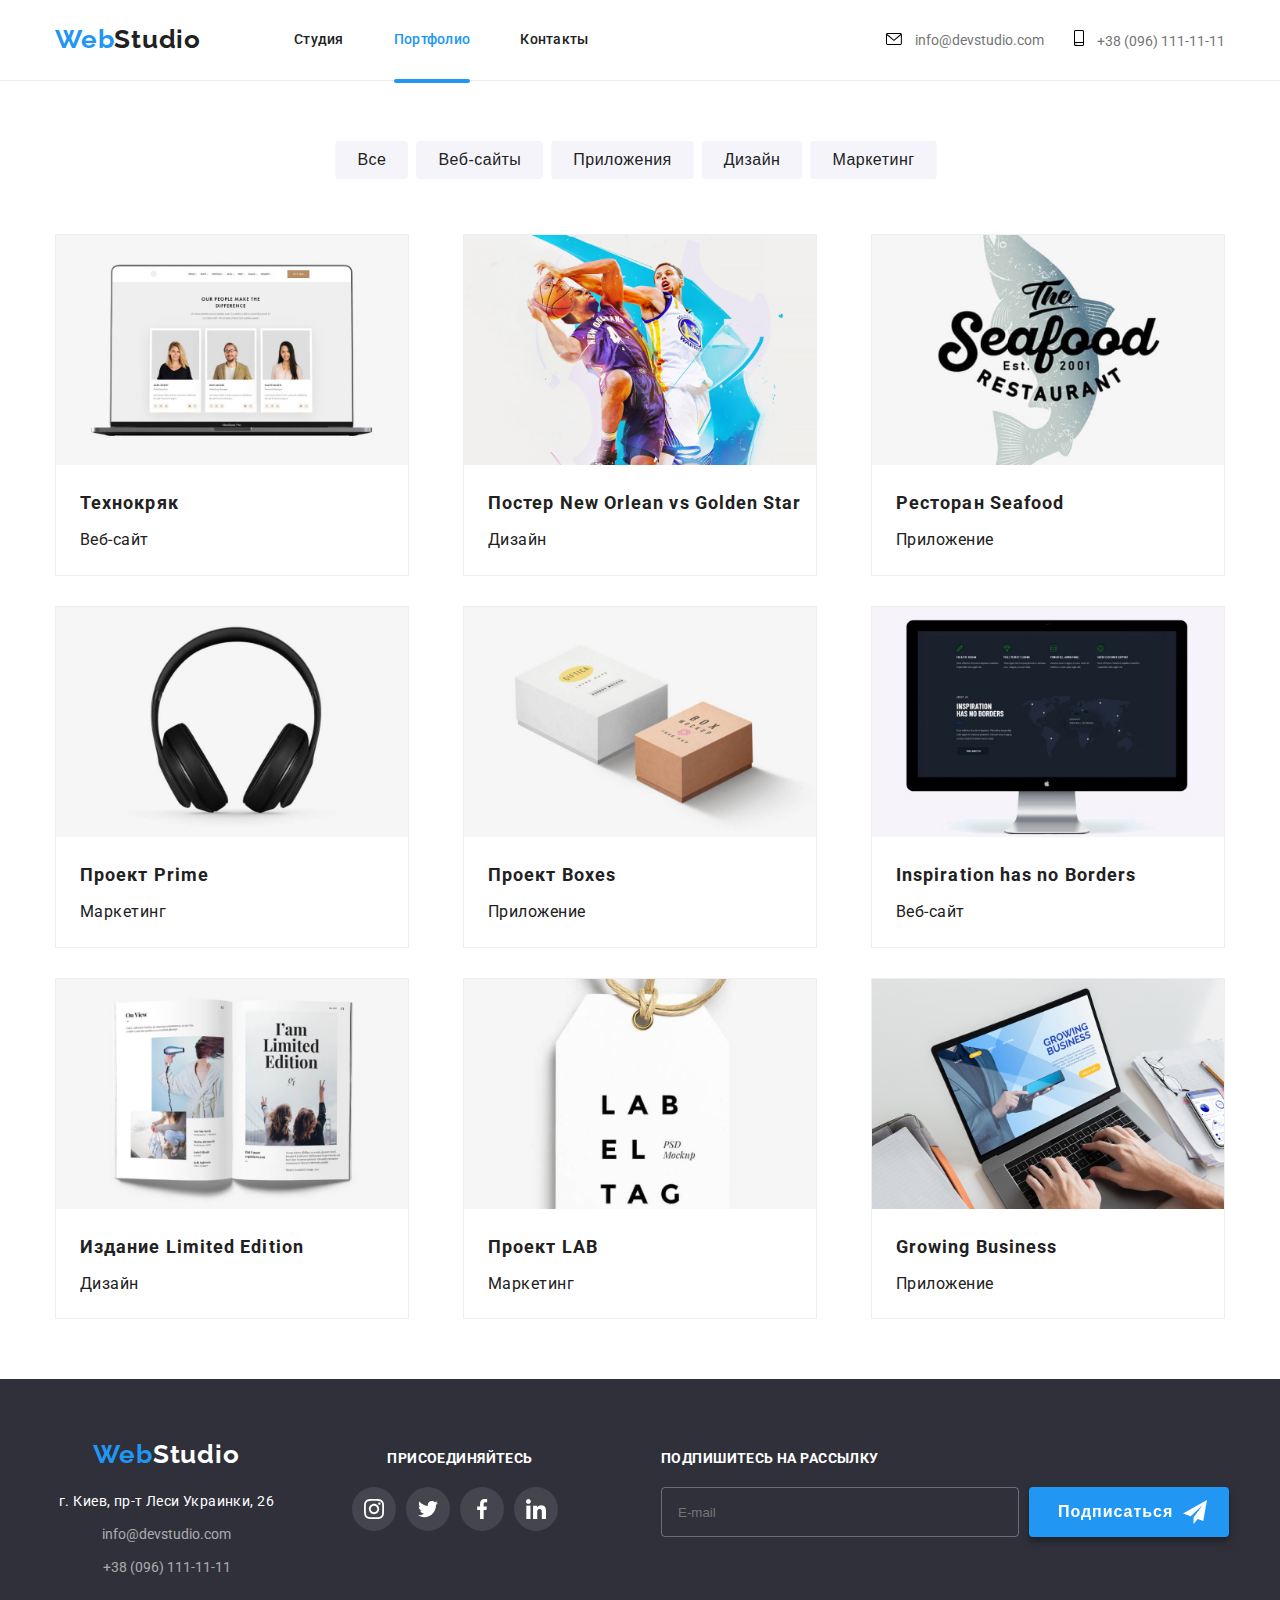
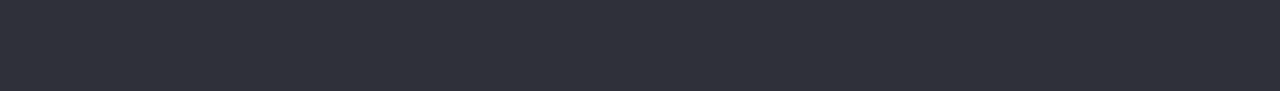
==== commit d2217e72: "Исправлены баги со шрифтом и хедером" ====
--- a/portfolio.html
+++ b/portfolio.html
@@ -20,8 +20,8 @@
         <nav class="nav">
           <a href="./index.html" class="logo"> Web<span class="header-logo">Studio </span> </a>
           <ul class="site-nav list">
-            <li class="nav-item"><a href="./index.html" class="link active">Студия</a></li>
-            <li class="nav-item"><a href="./portfolio.html" class="link">Портфолио</a></li>
+            <li class="nav-item"><a href="./index.html" class="link">Студия</a></li>
+            <li class="nav-item"><a href="./portfolio.html" class="link active">Портфолио</a></li>
             <li class="nav-item"><a href="#contacts" class="link">Контакты</a></li>
           </ul>
         </nav>
@@ -59,8 +59,8 @@
                 </svg> 
               </button>
               <ul class="burger-site-nav list">
-                <li class="nav-item"><a href="./index.html" class="link active">Студия</a></li>
-                <li class="nav-item"><a href="./portfolio.html" class="link">Портфолио</a></li>
+                <li class="nav-item"><a href="./index.html" class="link">Студия</a></li>
+                <li class="nav-item"><a href="./portfolio.html" class="link active">Портфолио</a></li>
                 <li class="nav-item"><a href="#contacts" class="link">Контакты</a></li>
               </ul>
               <ul class="burger-auth-site list">
--- a/css/portfolio.min.css
+++ b/css/portfolio.min.css
@@ -1,2 +1,2 @@
-:root{--primary-text-color: #212121;--primary-white-color: #ffffff;--title-text-color: #757575;--accent-text-color: #2196f3;--secondary-background-color: #f5f4fa;--hero-background-color: #2f303a}*{padding:0px}ul{list-style:none}a{text-decoration:none}header{border-bottom:1px solid #ececec}p{margin:0;padding:0}body{margin:0px;background-color:var(--primary-white-color);color:var(--primary-text-color);font-family:'Roboto', sans-serif;font-size:14px;font-weight:400}footer{font-size:14px}img{width:100%;height:auto;display:block;max-width:100%}.container{margin:0 auto;max-width:767px;padding:0 15px 0 15px;text-align:center}@media (min-width: 768px){.container{margin:0 auto;max-width:1999px;padding:0 15px 0 15px;text-align:center}}@media (min-width: 1200px){.container{max-width:100%;width:1170px;text-align:center}}.visually-hidden{position:absolute !important;clip:rect(1px 1px 1px 1px);clip:rect(1px, 1px, 1px, 1px);padding:0 !important;border:0 !important;height:1px !important;width:1px !important;overflow:hidden}.button{background-color:var(--secondary-background-color);color:var(--primary-text-color);cursor:pointer;display:inline-block;filter:drop-shadow(0px 4px 4px rgba(0,0,0,0.25))}.link{display:flex;justify-content:space-around;width:100%}.header-page{position:relative;width:100%;top:10px;left:0;transition:0.5s}.header-logo{color:var(--primary-text-color)}.logo{color:var(--accent-text-color);font-family:'Raleway', sans-serif;font-size:26px;line-height:1.19;letter-spacing:0.03em;font-weight:700}.auth-site .link{color:var(--title-text-color);font-weight:500;line-height:1.14;letter-spacing:0.02em}.auth-item:not(:last-child){margin-right:50px}.burger-auth-site.list{display:flex;flex-direction:column-reverse;margin:0;text-align:left}.burger-auth-site .auth-block-link:hover,.burger-auth-site .auth-block-link:focus{transition:all 0.25s cubic-bezier(0.4, 0, 0.2, 1);color:var(--accent-text-color)}.auth-block-link{color:var(--title-text-color)}.auth-block-link:focus .auth-icon,.auth-block-link:hover .auth-icon{transition:all 0.25s cubic-bezier(0.4, 0, 0.2, 1);color:var(--accent-text-color);fill:var(--accent-text-color)}.nav{display:flex;justify-content:space-between;align-items:center;padding:16px 0 16px 0}.nav-item:not(:last-child){padding-bottom:35px}.burger-site-nav{display:flex;flex-direction:column;align-items:flex-start}.burger-site-nav .link{color:var(--primary-text-color);font-weight:500;font-size:40px;line-height:1.17;letter-spacing:0.02em;display:block}.burger-site-nav .active{color:var(--accent-text-color);font-weight:500;line-height:1.14;letter-spacing:0.02em;position:relative}.burger-site-nav .link:hover,.burger-site-nav .link:focus{transition:all 0.25s cubic-bezier(0.4, 0, 0.2, 1);color:var(--accent-text-color)}.burger-site-nav.list{margin:0;margin-bottom:302px}.site-nav{display:none}.auth-site.list{display:none}.mobile-open-btn{position:absolute;top:12px;right:31px}.mobile-menu-close-btn:hover,.mobile-menu-close-btn:focus{fill:var(--accent-text-color)}.mobile-open-icon:hover,.mobile-open-icon:focus{fill:var(--accent-text-color)}@media (min-width: 768px){.header-page{position:relative;width:100%;top:10px;left:0;transition:0.5s}.header-logo{color:var(--primary-text-color)}.container.header{display:flex;align-items:center;align-self:center;min-width:768px}.logo{padding-top:24px;padding-bottom:25px;display:flex;color:var(--accent-text-color);font-family:'Raleway', sans-serif;font-size:26px;line-height:1.19;letter-spacing:0.03em;font-weight:700}.nav{display:flex;align-items:center;align-self:center}.nav .logo{display:flex}.nav-item:not(:last-child){margin-right:50px}.nav-item:not(:last-child){padding-bottom:0px}.nav{padding:0}.site-nav .link{color:var(--primary-text-color);font-weight:500;line-height:1.14;letter-spacing:0.02em;display:block;padding-top:32px;padding-bottom:32px}.site-nav-link{margin-right:50px}.site-nav.list{margin-left:88px;display:flex;align-items:center}.site-nav .active{color:var(--accent-text-color);font-weight:500;line-height:1.14;letter-spacing:0.02em;position:relative}.site-nav .active::before{content:'';position:absolute;left:0;top:calc(100% - 1px);width:100%;height:4px;border-radius:4px;background-color:var(--accent-text-color)}.site-nav .link:hover,.site-nav .link:focus{transition:all 0.25s cubic-bezier(0.4, 0, 0.2, 1);color:var(--accent-text-color)}.list{padding:0px;margin:0px;list-style:none}.auth-icon{margin-right:10px}.auth-site .link{color:var(--title-text-color);font-weight:500;line-height:1.14;letter-spacing:0.02em}.auth-site.list{margin-left:auto;display:flex;justify-content:right}.auth-site .auth-block-link:hover,.auth-site .auth-block-link:focus{transition:all 0.25s cubic-bezier(0.4, 0, 0.2, 1);color:var(--accent-text-color)}.auth-site.list{display:flex;flex-direction:column}.auth-item:not(:first-child){margin-top:10px}.auth-block-link{color:var(--title-text-color)}.auth-block-link:focus .auth-icon,.auth-block-link:hover .auth-icon{transition:all 0.25s cubic-bezier(0.4, 0, 0.2, 1);color:var(--accent-text-color);fill:var(--accent-text-color)}.mobile-open-btn{display:none}.mobile-menu{display:none}}@media (min-width: 1200px){.header-page{position:relative;width:100%;top:10px;left:0;transition:0.5s}.header-logo{color:var(--primary-text-color)}.container.header{display:flex;align-items:center;align-self:center}.logo{padding-top:24px;padding-bottom:25px;display:flex;color:var(--accent-text-color);font-family:'Raleway', sans-serif;font-size:26px;line-height:1.19;letter-spacing:0.03em;font-weight:700}.nav{display:flex;align-items:center;align-self:center}.nav .logo{display:flex}.nav-item:not(:last-child){margin-right:50px}.site-nav .link{color:var(--primary-text-color);font-weight:500;line-height:1.14;letter-spacing:0.02em;display:block;padding-top:32px;padding-bottom:32px}.site-nav-link{margin-right:50px}.site-nav.list{margin-left:93px;display:flex;align-items:center}.site-nav .active{color:var(--accent-text-color);font-weight:500;line-height:1.14;letter-spacing:0.02em;position:relative}.site-nav .active::before{content:'';position:absolute;left:0;top:calc(100% - 1px);width:100%;height:4px;border-radius:4px;background-color:var(--accent-text-color)}.site-nav .link:hover,.site-nav .link:focus{transition:all 0.25s cubic-bezier(0.4, 0, 0.2, 1);color:var(--accent-text-color)}.list{padding:0px;margin:0px;list-style:none}.auth-icon{margin-right:10px}.auth-site .link{color:var(--title-text-color);font-weight:500;line-height:1.14;letter-spacing:0.02em}.auth-site.list{margin-left:auto;display:flex;align-items:center;flex-direction:initial}.auth-site .auth-block-link:hover,.auth-site .auth-block-link:focus{transition:all 0.25s cubic-bezier(0.4, 0, 0.2, 1);color:var(--accent-text-color)}.auth-item:not(:first-child){margin-top:0}.auth-item:not(:first-child){margin-left:30px}.auth-item:not(:last-child){margin-right:0}.auth-block-link{color:var(--title-text-color)}.auth-block-link:focus .auth-icon,.auth-block-link:hover .auth-icon{transition:all 0.25s cubic-bezier(0.4, 0, 0.2, 1);color:var(--accent-text-color);fill:var(--accent-text-color)}.mobile-open-btn{display:none}.mobile-menu{display:none}}.button-secondary{background-color:var(--secondary-background-color);color:var(--primary-text-color);border-radius:4px;font-weight:500;font-size:16px;line-height:1.62;text-align:center;letter-spacing:0.03em;border:none;padding:6px 22px}.button-secondary:hover,.button-secondary:focus{transition:all 0.25s cubic-bezier(0.4, 0, 0.2, 1);color:var(--primary-white-color);background-color:var(--accent-text-color)}.section.button{padding-top:94px}.button-item{margin-top:90px;margin-bottom:50px}.button-list{display:flex;justify-content:flex-start;flex-wrap:wrap;margin:0px;margin-bottom:40px;margin-top:60px}.button-item{margin:0;margin-bottom:15px;margin-right:8px}.project-info{max-width:100%;text-align:left}.project-text{width:100%;text-align:center}.project-name{font-weight:700;font-size:18px;line-height:2;letter-spacing:0.06em;margin:0px;margin-bottom:4px;padding-left:24px;padding-top:20px;text-align:left}.project-title{font-size:16px;line-height:1.87;letter-spacing:0.03em;padding-bottom:20px;padding-left:24px;text-align:left}.project-list-info:last-child>p{margin-bottom:0px}.project-info{position:relative;overflow:hidden}.project-text{position:absolute;top:0;left:0;height:100%;color:var(--primary-white-color);background:rgba(33,150,243,0.9);font-size:18px;line-height:1.55;letter-spacing:0.03em;transform:translateY(100%);transition:all 0.25s cubic-bezier(0.4, 0, 0.2, 1);text-align:left;padding:63px 24px 63px 24px}.project-list:hover .project-text,.project-list:focus .project-text{transition:all 0.25s cubic-bezier(0.4, 0, 0.2, 1);transform:translateY(0)}.project-list:hover,.project:focus{transition:all 0.25s cubic-bezier(0.4, 0, 0.2, 1);box-shadow:0px 1px 3px rgba(0,0,0,0.12),0px 1px 1px rgba(0,0,0,0.14),0px 2px 1px rgba(0,0,0,0.2);border-radius:0px 0px 4px 4px;border-top:none;max-width:100%}.project-list{margin-top:30px;border:1px solid #eeeeee;box-sizing:border-box;display:block}.project-list>img{display:block}.ul-project{display:block;margin:0 auto;width:100%;margin:0px;padding-bottom:60px}@media (min-width: 768px){.button-list{display:flex;justify-content:center}.ul-project{display:flex;flex-wrap:wrap;justify-content:space-between}.project-list{margin:0;width:354px;max-width:100%}.project-list:not(:last-child){margin-bottom:30px}}@media (min-width: 1200px){.ul-project{justify-content:space-between}.project-list:nth-child(-n+6){margin-bottom:30px}.project-list:nth-child(2n+1){margin-right:0}.project-list:last-child{margin-bottom:0}.project-list:nth-child(n+7){margin-bottom:0px}}.footer-list-link{display:block;text-align:center}.footer-list-icon{display:inline-block;margin-left:auto;margin-right:auto}.footer{background-color:var(--hero-background-color)}.footer-logo{color:var(--primary-white-color)}.footer .logo{padding-top:60px;margin-bottom:20px;display:block}.contact>p{color:var(--primary-white-color);font-style:normal;line-height:1.71;letter-spacing:0.03em;margin:0px;margin-bottom:9px}.contacts>a{margin-bottom:9px}.contacts.footer{margin-bottom:60px}.footer-list.list{display:flex;justify-content:center;max-width:100%;margin:0;margin-bottom:60px}.footer-list-icon{width:20px;height:20px;fill:var(--primary-white-color)}.footer-list-title{display:flex;justify-content:center;margin-bottom:20px;width:100%;font-weight:700;line-height:1.14;letter-spacing:0.03em;text-transform:uppercase;color:var(--primary-white-color)}.footer-list-link{display:flex;justify-content:center;align-items:center;width:44px;height:44px;border-radius:50%;background-color:rgba(255,255,255,0.1);margin-right:10px}.footer-list-link:focus,.footer-list-link:hover{transition:all 0.25s cubic-bezier(0.4, 0, 0.2, 1);background-color:var(--accent-text-color)}.footer-list-link:focus .footer-list-icon,.footer-list-link:hover .footer-list-icon{transition:all 0.25s cubic-bezier(0.4, 0, 0.2, 1);fill:var(--primary-white-color)}.subscribe-form-input{width:100%;height:50px;box-sizing:border-box;border:1px solid rgba(255,255,255,0.3);border-radius:4px;background:none;margin-bottom:20px;padding:12px 16px}.subscribe-list-title{display:block;margin-bottom:20px;width:100%;font-weight:700;line-height:1.14;letter-spacing:0.03em;text-transform:uppercase;color:var(--primary-white-color)}.button.subscribe{max-width:200px;max-height:50px;width:100%;height:100vh;text-align:left;padding-left:29px;background-color:var(--accent-text-color);color:var(--primary-white-color);font-weight:700;font-size:16px;line-height:1.88;letter-spacing:0.06em;border:none;box-shadow:0px 4px 4px rgba(0,0,0,0.15);border-radius:4px}.button.subscribe .subscribe-icon{position:absolute;padding-left:10px;top:50%;transform:translateY(-50%);width:24px;height:24px}.contacts>p{color:var(--primary-white-color);font-style:normal;line-height:1.71;letter-spacing:0.03em;margin:0px;margin-bottom:9px}.contacts .link{font-style:normal;line-height:1.71;color:rgba(255,255,255,0.6);display:block}.contacts .link:hover,.contacts .link:focus{transition:all 0.25s cubic-bezier(0.4, 0, 0.2, 1);color:var(--accent-text-color)}.subscribe-social{padding-bottom:60px}@media (min-width: 768px){.footer-list-link{display:flex;text-align:center}.footer-list-icon{display:inline-block;margin-left:auto;margin-right:auto}.footer>.container{display:flex;flex-wrap:wrap;justify-content:center}.footer-adress{width:50%}.footer-social{width:50%;margin-top:65px}.footer{background-color:var(--hero-background-color)}.footer-logo{color:var(--primary-white-color)}.footer .logo{padding-top:60px;margin-bottom:20px;display:block}.contact>p{color:var(--primary-white-color);font-style:normal;line-height:1.71;letter-spacing:0.03em;margin:0px;margin-bottom:9px}.contacts>a{margin-bottom:9px}.contacts.footer{margin-bottom:60px}.footer-list.list{display:flex;justify-content:center;max-width:100%;margin:0;margin-bottom:60px}.footer-list-icon{width:20px;height:20px;fill:var(--primary-white-color)}.footer-list-title{display:flex;justify-content:center;margin-bottom:20px;width:100%;font-weight:700;line-height:1.14;letter-spacing:0.03em;text-transform:uppercase;color:var(--primary-white-color)}.footer-list-link{display:flex;justify-content:center;align-items:center;width:44px;height:44px;border-radius:50%;background-color:rgba(255,255,255,0.1);margin-right:10px}.footer-list-link:focus,.footer-list-link:hover{transition:all 0.25s cubic-bezier(0.4, 0, 0.2, 1);background-color:var(--accent-text-color)}.footer-list-link:focus .footer-list-icon,.footer-list-link:hover .footer-list-icon{transition:all 0.25s cubic-bezier(0.4, 0, 0.2, 1);fill:var(--primary-white-color)}.subscribe-form-input{width:100%;height:50px;box-sizing:border-box;border:1px solid rgba(255,255,255,0.3);border-radius:4px;background:none;margin-bottom:20px;padding:12px 16px}.subscribe-list-title{display:block;margin-bottom:20px;width:100%;font-weight:700;line-height:1.14;letter-spacing:0.03em;text-transform:uppercase;color:var(--primary-white-color)}.button.subscribe{max-width:200px;max-height:50px;width:100%;height:100vh;text-align:left;padding-left:29px;background-color:var(--accent-text-color);color:var(--primary-white-color);font-weight:700;font-size:16px;line-height:1.88;letter-spacing:0.06em;border:none;box-shadow:0px 4px 4px rgba(0,0,0,0.15);border-radius:4px}.button.subscribe .subscribe-icon{position:absolute;padding-left:10px;top:50%;transform:translateY(-50%);width:24px;height:24px}.contacts>p{color:var(--primary-white-color);font-style:normal;line-height:1.71;letter-spacing:0.03em;margin:0px;margin-bottom:9px}.contacts .link{font-style:normal;line-height:1.71;color:rgba(255,255,255,0.6);display:block}.contacts .link:hover,.contacts .link:focus{transition:all 0.25s cubic-bezier(0.4, 0, 0.2, 1);color:var(--accent-text-color)}.subscribe-social-box{width:58%}.subscribe-social{padding-bottom:60px}}@media (min-width: 1200px){.footer{background-color:var(--hero-background-color)}.footer-logo{color:var(--primary-white-color)}.footer .logo{margin-bottom:20px;display:block}.footer-adress{width:auto;text-align:left}.footer-social{width:auto}.contact>p{color:var(--primary-white-color);font-style:normal;line-height:1.71;letter-spacing:0.03em;margin:0px;margin-bottom:9px}.contact>p{color:var(--primary-white-color);font-style:normal;line-height:1.71;letter-spacing:0.03em;margin:0px;margin-bottom:9px}.contacts>p{color:var(--primary-white-color);font-style:normal;line-height:1.71;letter-spacing:0.03em;margin:0px;margin-bottom:9px}.contacts>a{margin-bottom:9px}.footer>.container{padding-top:60px;padding-bottom:60px;width:100%}.contacts .link{font-style:normal;line-height:1.71;color:rgba(255,255,255,0.6);display:block}.contacts .link:hover,.contacts.link:focus{transition:all 0.25s cubic-bezier(0.4, 0, 0.2, 1);color:var(--accent-text-color)}.footer .container{display:flex;padding:0}.footer-list{display:flex}.footer-list-title{display:flex;margin-bottom:20px;font-weight:700;line-height:1.14;letter-spacing:0.03em;text-transform:uppercase;color:var(--primary-white-color)}.footer-social{margin-top:72px;margin-left:70px;margin-bottom:100px}.footer-list-link{display:flex;justify-content:center;align-items:center;width:44px;height:44px;border-radius:50%;background-color:rgba(255,255,255,0.1);margin-right:10px}.footer-list-icon{width:20px;height:20px;fill:var(--primary-white-color)}.footer-list-link:focus,.footer-list-link:hover{transition:all 0.25s cubic-bezier(0.4, 0, 0.2, 1);background-color:var(--accent-text-color)}.footer-list-link:focus .footer-list-icon,.footer-list-link:hover .footer-list-icon{transition:all 0.25s cubic-bezier(0.4, 0, 0.2, 1);fill:var(--primary-white-color)}.logo.footer{padding:0;margin-top:60px}.contacts.footer{width:231px;margin-bottom:60px}.subscribe-box{display:flex;margin-top:72px}.subscribe-form-input{min-width:358px;height:50px;box-sizing:border-box;border:1px solid rgba(255,255,255,0.3);border-radius:4px;background:none;margin-right:10px;padding:12px 16px}.subscribe-social-box{margin-top:72px;margin-left:93px;width:auto}.subscribe-list-title{display:flex;margin-bottom:20px;width:100%;font-weight:700;line-height:1.14;letter-spacing:0.03em;text-transform:uppercase;color:var(--primary-white-color)}.subscribe-social{display:flex}.button.subscribe{min-width:200px;min-height:50px;text-align:left;padding-left:29px;background-color:var(--accent-text-color);color:var(--primary-white-color);font-weight:700;font-size:16px;line-height:1.88;letter-spacing:0.06em;border:none;box-shadow:0px 4px 4px rgba(0,0,0,0.15);border-radius:4px}}
+:root{--primary-text-color: #212121;--primary-white-color: #ffffff;--title-text-color: #757575;--accent-text-color: #2196f3;--secondary-background-color: #f5f4fa;--hero-background-color: #2f303a}*{padding:0px}ul{list-style:none}a{text-decoration:none}header{border-bottom:1px solid #ececec}p{margin:0;padding:0}body{margin:0px;background-color:var(--primary-white-color);color:var(--primary-text-color);font-family:'Roboto', sans-serif;font-size:14px;font-weight:400}footer{font-size:14px}img{width:100%;height:auto;display:block;max-width:100%}.container{margin:0 auto;max-width:767px;padding:0 15px 0 15px;text-align:center}@media (min-width: 768px){.container{margin:0 auto;max-width:1999px;padding:0 15px 0 15px;text-align:center}}@media (min-width: 1200px){.container{max-width:100%;width:1170px;text-align:center}}.visually-hidden{position:absolute !important;clip:rect(1px 1px 1px 1px);clip:rect(1px, 1px, 1px, 1px);padding:0 !important;border:0 !important;height:1px !important;width:1px !important;overflow:hidden}.button{background-color:var(--secondary-background-color);color:var(--primary-text-color);cursor:pointer;display:inline-block;filter:drop-shadow(0px 4px 4px rgba(0,0,0,0.25))}.link{display:flex;justify-content:space-around;width:100%}.header-page{position:relative;width:100%;top:10px;left:0;transition:0.5s}.header-logo{color:var(--primary-text-color)}.logo{color:var(--accent-text-color);font-family:'Raleway', sans-serif;font-size:26px;line-height:1.19;letter-spacing:0.03em;font-weight:700}.auth-site .link{color:var(--title-text-color);font-weight:500;line-height:1.14;letter-spacing:0.02em}.auth-item:not(:last-child){margin-right:50px}.burger-auth-site.list{display:flex;flex-direction:column-reverse;margin:0;text-align:left}.burger-auth-site .auth-block-link:hover,.burger-auth-site .auth-block-link:focus{transition:all 0.25s cubic-bezier(0.4, 0, 0.2, 1);color:var(--accent-text-color)}.auth-block-link{color:var(--title-text-color)}.auth-block-link:focus .auth-icon,.auth-block-link:hover .auth-icon{transition:all 0.25s cubic-bezier(0.4, 0, 0.2, 1);color:var(--accent-text-color);fill:var(--accent-text-color)}.nav{display:flex;justify-content:space-between;align-items:center;padding:16px 0 16px 0}.nav-item:not(:last-child){padding-bottom:35px}.burger-site-nav{display:flex;flex-direction:column;align-items:flex-start}.burger-site-nav .link{color:var(--primary-text-color);font-weight:500;font-size:40px;line-height:1.17;letter-spacing:0.02em;display:block}.burger-site-nav .active{color:var(--accent-text-color);font-weight:500;line-height:1.14;letter-spacing:0.02em;position:relative}.burger-site-nav .link:hover,.burger-site-nav .link:focus{transition:all 0.25s cubic-bezier(0.4, 0, 0.2, 1);color:var(--accent-text-color)}.burger-site-nav.list{margin:0;margin-bottom:302px}.site-nav{display:none}.auth-site.list{display:none}.mobile-open-btn{position:absolute;top:12px;right:31px}.mobile-menu-close-btn:hover,.mobile-menu-close-btn:focus{fill:var(--accent-text-color)}.mobile-open-icon:hover,.mobile-open-icon:focus{fill:var(--accent-text-color)}@media (min-width: 768px){.header-page{position:relative;width:100%;top:10px;left:0;transition:0.5s}.header-logo{color:var(--primary-text-color)}.container.header{display:flex;align-items:center;align-self:center;min-width:768px}.logo{padding-top:24px;padding-bottom:25px;display:flex;color:var(--accent-text-color);font-family:'Raleway', sans-serif;font-size:26px;line-height:1.19;letter-spacing:0.03em;font-weight:700}.nav{display:flex;align-items:center;align-self:center}.nav .logo{display:flex}.nav-item:not(:last-child){margin-right:50px}.nav-item:not(:last-child){padding-bottom:0px}.nav{padding:0}.site-nav .link{color:var(--primary-text-color);font-weight:500;line-height:1.14;letter-spacing:0.02em;display:block;padding-top:32px;padding-bottom:32px}.site-nav-link{margin-right:50px}.site-nav.list{margin-left:88px;display:flex;align-items:center}.site-nav .active{color:var(--accent-text-color);font-weight:500;line-height:1.14;letter-spacing:0.02em;position:relative}.site-nav .active::before{content:'';position:absolute;left:0;top:calc(100% - 1px);width:100%;height:4px;border-radius:4px;background-color:var(--accent-text-color)}.site-nav .link:hover,.site-nav .link:focus{transition:all 0.25s cubic-bezier(0.4, 0, 0.2, 1);color:var(--accent-text-color)}.list{padding:0px;margin:0px;list-style:none}.auth-icon{margin-right:10px}.auth-site .link{color:var(--title-text-color);font-weight:500;line-height:1.14;letter-spacing:0.02em}.auth-site.list{margin-left:auto;display:flex;justify-content:right}.auth-site .auth-block-link:hover,.auth-site .auth-block-link:focus{transition:all 0.25s cubic-bezier(0.4, 0, 0.2, 1);color:var(--accent-text-color)}.auth-site.list{display:flex;flex-direction:column}.auth-item:not(:first-child){margin-top:10px}.auth-block-link{color:var(--title-text-color)}.auth-block-link:focus .auth-icon,.auth-block-link:hover .auth-icon{transition:all 0.25s cubic-bezier(0.4, 0, 0.2, 1);color:var(--accent-text-color);fill:var(--accent-text-color)}.mobile-open-btn{display:none}.mobile-menu{display:none}}@media (min-width: 1200px){.header-page{position:relative;width:100%;top:10px;left:0;transition:0.5s}.header-logo{color:var(--primary-text-color)}.container.header{display:flex;align-items:center;align-self:center}.logo{padding-top:24px;padding-bottom:25px;display:flex;color:var(--accent-text-color);font-family:'Raleway', sans-serif;font-size:26px;line-height:1.19;letter-spacing:0.03em;font-weight:700}.nav{display:flex;align-items:center;align-self:center}.nav .logo{display:flex}.nav-item:not(:last-child){margin-right:50px}.site-nav .link{color:var(--primary-text-color);font-weight:500;line-height:1.14;letter-spacing:0.02em;display:block;padding-top:32px;padding-bottom:32px}.site-nav-link{margin-right:50px}.site-nav.list{margin-left:93px;display:flex;align-items:center}.site-nav .active{color:var(--accent-text-color);font-weight:500;line-height:1.14;letter-spacing:0.02em;position:relative}.site-nav .active::before{content:'';position:absolute;left:0;top:calc(100% - 1px);width:100%;height:4px;border-radius:4px;background-color:var(--accent-text-color)}.site-nav .link:hover,.site-nav .link:focus{transition:all 0.25s cubic-bezier(0.4, 0, 0.2, 1);color:var(--accent-text-color)}.list{padding:0px;margin:0px;list-style:none}.auth-icon{margin-right:10px}.auth-site .link{color:var(--title-text-color);font-weight:500;line-height:1.14;letter-spacing:0.02em}.auth-site.list{margin-left:auto;display:flex;align-items:center;flex-direction:initial}.auth-site .auth-block-link:hover,.auth-site .auth-block-link:focus{transition:all 0.25s cubic-bezier(0.4, 0, 0.2, 1);color:var(--accent-text-color)}.auth-item:not(:first-child){margin-top:0}.auth-item:not(:first-child){margin-left:30px}.auth-item:not(:last-child){margin-right:0}.auth-block-link{color:var(--title-text-color)}.auth-block-link:focus .auth-icon,.auth-block-link:hover .auth-icon{transition:all 0.25s cubic-bezier(0.4, 0, 0.2, 1);color:var(--accent-text-color);fill:var(--accent-text-color)}.mobile-open-btn{display:none}.mobile-menu{display:none}}.button-secondary{background-color:var(--secondary-background-color);color:var(--primary-text-color);border-radius:4px;font-weight:500;font-size:16px;line-height:1.62;text-align:center;letter-spacing:0.03em;border:none;padding:6px 22px}.button-secondary:hover,.button-secondary:focus{transition:all 0.25s cubic-bezier(0.4, 0, 0.2, 1);color:var(--primary-white-color);background-color:var(--accent-text-color)}.section.button{padding-top:94px}.button-item{margin-top:90px;margin-bottom:50px}.button-list{display:flex;justify-content:flex-start;flex-wrap:wrap;margin:0px;margin-bottom:40px;margin-top:60px}.button-item{margin:0;margin-bottom:15px;margin-right:8px}.project-info{max-width:100%;text-align:left}.project-text{width:100%;text-align:center;font-size:14px}.project-name{font-weight:700;font-size:18px;line-height:2;letter-spacing:0.06em;margin:0px;margin-bottom:4px;padding-left:24px;padding-top:20px;text-align:left}.project-title{font-size:16px;line-height:1.87;letter-spacing:0.03em;padding-bottom:20px;padding-left:24px;text-align:left}.project-list-info:last-child>p{margin-bottom:0px}.project-info{position:relative;overflow:hidden}.project-text{position:absolute;top:0;left:0;height:100%;color:var(--primary-white-color);background:rgba(33,150,243,0.9);font-size:14px;line-height:1.55;letter-spacing:0.03em;transform:translateY(100%);transition:all 0.25s cubic-bezier(0.4, 0, 0.2, 1);text-align:left;padding:63px 24px 63px 24px;max-width:100%}.project-list:hover .project-text,.project-list:focus .project-text{transition:all 0.25s cubic-bezier(0.4, 0, 0.2, 1);transform:translateY(0)}.project-list:hover,.project:focus{transition:all 0.25s cubic-bezier(0.4, 0, 0.2, 1);box-shadow:0px 1px 3px rgba(0,0,0,0.12),0px 1px 1px rgba(0,0,0,0.14),0px 2px 1px rgba(0,0,0,0.2);border-radius:0px 0px 4px 4px;border-top:none;max-width:100%}.project-list{margin-top:30px;border:1px solid #eeeeee;box-sizing:border-box;display:block}.project-list>img{display:block}.ul-project{display:block;margin:0 auto;width:100%;margin:0px;padding-bottom:60px}@media (min-width: 768px){.button-list{display:flex;justify-content:center}.project-text{font-size:14px}.ul-project{display:flex;flex-wrap:wrap;justify-content:space-between}.project-list{margin:0;width:354px;max-width:100%}.project-list:not(:last-child){margin-bottom:30px}}@media (min-width: 1200px){.ul-project{justify-content:space-between}.project-list:nth-child(-n+6){margin-bottom:30px}.project-list:nth-child(2n+1){margin-right:0}.project-list:last-child{margin-bottom:0}.project-list:nth-child(n+7){margin-bottom:0px}}.footer-list-link{display:block;text-align:center}.footer-list-icon{display:inline-block;margin-left:auto;margin-right:auto}.footer{background-color:var(--hero-background-color)}.footer-logo{color:var(--primary-white-color)}.footer .logo{padding-top:60px;margin-bottom:20px;display:block}.contact>p{color:var(--primary-white-color);font-style:normal;line-height:1.71;letter-spacing:0.03em;margin:0px;margin-bottom:9px}.contacts>a{margin-bottom:9px}.contacts.footer{margin-bottom:60px}.footer-list.list{display:flex;justify-content:center;max-width:100%;margin:0;margin-bottom:60px}.footer-list-icon{width:20px;height:20px;fill:var(--primary-white-color)}.footer-list-title{display:flex;justify-content:center;margin-bottom:20px;width:100%;font-weight:700;line-height:1.14;letter-spacing:0.03em;text-transform:uppercase;color:var(--primary-white-color)}.footer-list-link{display:flex;justify-content:center;align-items:center;width:44px;height:44px;border-radius:50%;background-color:rgba(255,255,255,0.1);margin-right:10px}.footer-list-link:focus,.footer-list-link:hover{transition:all 0.25s cubic-bezier(0.4, 0, 0.2, 1);background-color:var(--accent-text-color)}.footer-list-link:focus .footer-list-icon,.footer-list-link:hover .footer-list-icon{transition:all 0.25s cubic-bezier(0.4, 0, 0.2, 1);fill:var(--primary-white-color)}.subscribe-form-input{width:100%;height:50px;box-sizing:border-box;border:1px solid rgba(255,255,255,0.3);border-radius:4px;background:none;margin-bottom:20px;padding:12px 16px}.subscribe-list-title{display:block;margin-bottom:20px;width:100%;font-weight:700;line-height:1.14;letter-spacing:0.03em;text-transform:uppercase;color:var(--primary-white-color)}.button.subscribe{max-width:200px;max-height:50px;width:100%;height:100vh;text-align:left;padding-left:29px;background-color:var(--accent-text-color);color:var(--primary-white-color);font-weight:700;font-size:16px;line-height:1.88;letter-spacing:0.06em;border:none;box-shadow:0px 4px 4px rgba(0,0,0,0.15);border-radius:4px}.button.subscribe .subscribe-icon{position:absolute;padding-left:10px;top:50%;transform:translateY(-50%);width:24px;height:24px}.contacts>p{color:var(--primary-white-color);font-style:normal;line-height:1.71;letter-spacing:0.03em;margin:0px;margin-bottom:9px}.contacts .link{font-style:normal;line-height:1.71;color:rgba(255,255,255,0.6);display:block}.contacts .link:hover,.contacts .link:focus{transition:all 0.25s cubic-bezier(0.4, 0, 0.2, 1);color:var(--accent-text-color)}.subscribe-social{padding-bottom:60px}@media (min-width: 768px){.footer-list-link{display:flex;text-align:center}.footer-list-icon{display:inline-block;margin-left:auto;margin-right:auto}.footer>.container{display:flex;flex-wrap:wrap;justify-content:center}.footer-adress{width:50%}.footer-social{width:50%;margin-top:65px}.footer{background-color:var(--hero-background-color)}.footer-logo{color:var(--primary-white-color)}.footer .logo{padding-top:60px;margin-bottom:20px;display:block}.contact>p{color:var(--primary-white-color);font-style:normal;line-height:1.71;letter-spacing:0.03em;margin:0px;margin-bottom:9px}.contacts>a{margin-bottom:9px}.contacts.footer{margin-bottom:60px}.footer-list.list{display:flex;justify-content:center;max-width:100%;margin:0;margin-bottom:60px}.footer-list-icon{width:20px;height:20px;fill:var(--primary-white-color)}.footer-list-title{display:flex;justify-content:center;margin-bottom:20px;width:100%;font-weight:700;line-height:1.14;letter-spacing:0.03em;text-transform:uppercase;color:var(--primary-white-color)}.footer-list-link{display:flex;justify-content:center;align-items:center;width:44px;height:44px;border-radius:50%;background-color:rgba(255,255,255,0.1);margin-right:10px}.footer-list-link:focus,.footer-list-link:hover{transition:all 0.25s cubic-bezier(0.4, 0, 0.2, 1);background-color:var(--accent-text-color)}.footer-list-link:focus .footer-list-icon,.footer-list-link:hover .footer-list-icon{transition:all 0.25s cubic-bezier(0.4, 0, 0.2, 1);fill:var(--primary-white-color)}.subscribe-form-input{width:100%;height:50px;box-sizing:border-box;border:1px solid rgba(255,255,255,0.3);border-radius:4px;background:none;margin-bottom:20px;padding:12px 16px}.subscribe-list-title{display:block;margin-bottom:20px;width:100%;font-weight:700;line-height:1.14;letter-spacing:0.03em;text-transform:uppercase;color:var(--primary-white-color)}.button.subscribe{max-width:200px;max-height:50px;width:100%;height:100vh;text-align:left;padding-left:29px;background-color:var(--accent-text-color);color:var(--primary-white-color);font-weight:700;font-size:16px;line-height:1.88;letter-spacing:0.06em;border:none;box-shadow:0px 4px 4px rgba(0,0,0,0.15);border-radius:4px}.button.subscribe .subscribe-icon{position:absolute;padding-left:10px;top:50%;transform:translateY(-50%);width:24px;height:24px}.contacts>p{color:var(--primary-white-color);font-style:normal;line-height:1.71;letter-spacing:0.03em;margin:0px;margin-bottom:9px}.contacts .link{font-style:normal;line-height:1.71;color:rgba(255,255,255,0.6);display:block}.contacts .link:hover,.contacts .link:focus{transition:all 0.25s cubic-bezier(0.4, 0, 0.2, 1);color:var(--accent-text-color)}.subscribe-social-box{width:58%}.subscribe-social{padding-bottom:60px}}@media (min-width: 1200px){.footer{background-color:var(--hero-background-color)}.footer-logo{color:var(--primary-white-color)}.footer .logo{margin-bottom:20px;display:block}.footer-adress{width:auto;text-align:left}.footer-social{width:auto}.contact>p{color:var(--primary-white-color);font-style:normal;line-height:1.71;letter-spacing:0.03em;margin:0px;margin-bottom:9px}.contact>p{color:var(--primary-white-color);font-style:normal;line-height:1.71;letter-spacing:0.03em;margin:0px;margin-bottom:9px}.contacts>p{color:var(--primary-white-color);font-style:normal;line-height:1.71;letter-spacing:0.03em;margin:0px;margin-bottom:9px}.contacts>a{margin-bottom:9px}.footer>.container{padding-top:60px;padding-bottom:60px;width:100%}.contacts .link{font-style:normal;line-height:1.71;color:rgba(255,255,255,0.6);display:block}.contacts .link:hover,.contacts.link:focus{transition:all 0.25s cubic-bezier(0.4, 0, 0.2, 1);color:var(--accent-text-color)}.footer .container{display:flex;padding:0}.footer-list{display:flex}.footer-list-title{display:flex;margin-bottom:20px;font-weight:700;line-height:1.14;letter-spacing:0.03em;text-transform:uppercase;color:var(--primary-white-color)}.footer-social{margin-top:72px;margin-left:70px;margin-bottom:100px}.footer-list-link{display:flex;justify-content:center;align-items:center;width:44px;height:44px;border-radius:50%;background-color:rgba(255,255,255,0.1);margin-right:10px}.footer-list-icon{width:20px;height:20px;fill:var(--primary-white-color)}.footer-list-link:focus,.footer-list-link:hover{transition:all 0.25s cubic-bezier(0.4, 0, 0.2, 1);background-color:var(--accent-text-color)}.footer-list-link:focus .footer-list-icon,.footer-list-link:hover .footer-list-icon{transition:all 0.25s cubic-bezier(0.4, 0, 0.2, 1);fill:var(--primary-white-color)}.logo.footer{padding:0;margin-top:60px}.contacts.footer{width:231px;margin-bottom:60px}.subscribe-box{display:flex;margin-top:72px}.subscribe-form-input{min-width:358px;height:50px;box-sizing:border-box;border:1px solid rgba(255,255,255,0.3);border-radius:4px;background:none;margin-right:10px;padding:12px 16px}.subscribe-social-box{margin-top:72px;margin-left:93px;width:auto}.subscribe-list-title{display:flex;margin-bottom:20px;width:100%;font-weight:700;line-height:1.14;letter-spacing:0.03em;text-transform:uppercase;color:var(--primary-white-color)}.subscribe-social{display:flex}.button.subscribe{min-width:200px;min-height:50px;text-align:left;padding-left:29px;background-color:var(--accent-text-color);color:var(--primary-white-color);font-weight:700;font-size:16px;line-height:1.88;letter-spacing:0.06em;border:none;box-shadow:0px 4px 4px rgba(0,0,0,0.15);border-radius:4px}}
 /*# sourceMappingURL=portfolio.min.css.map */